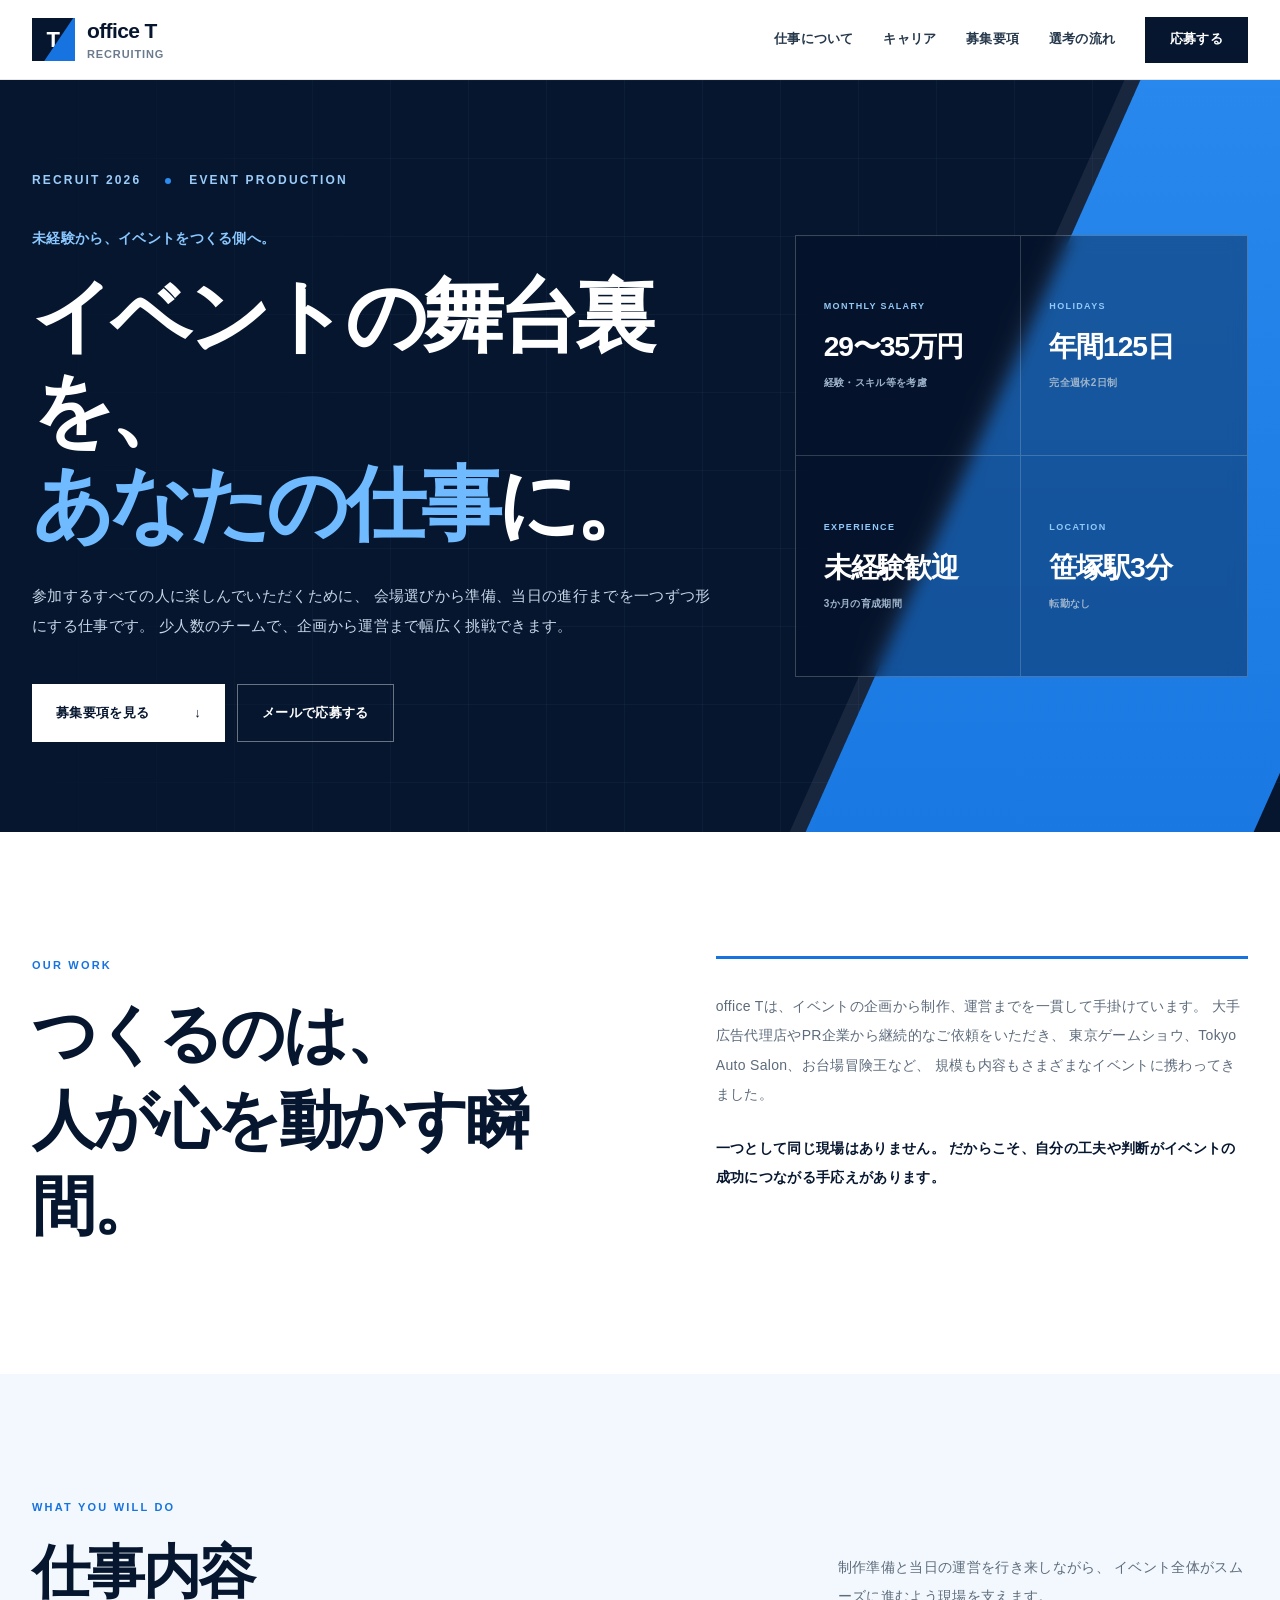
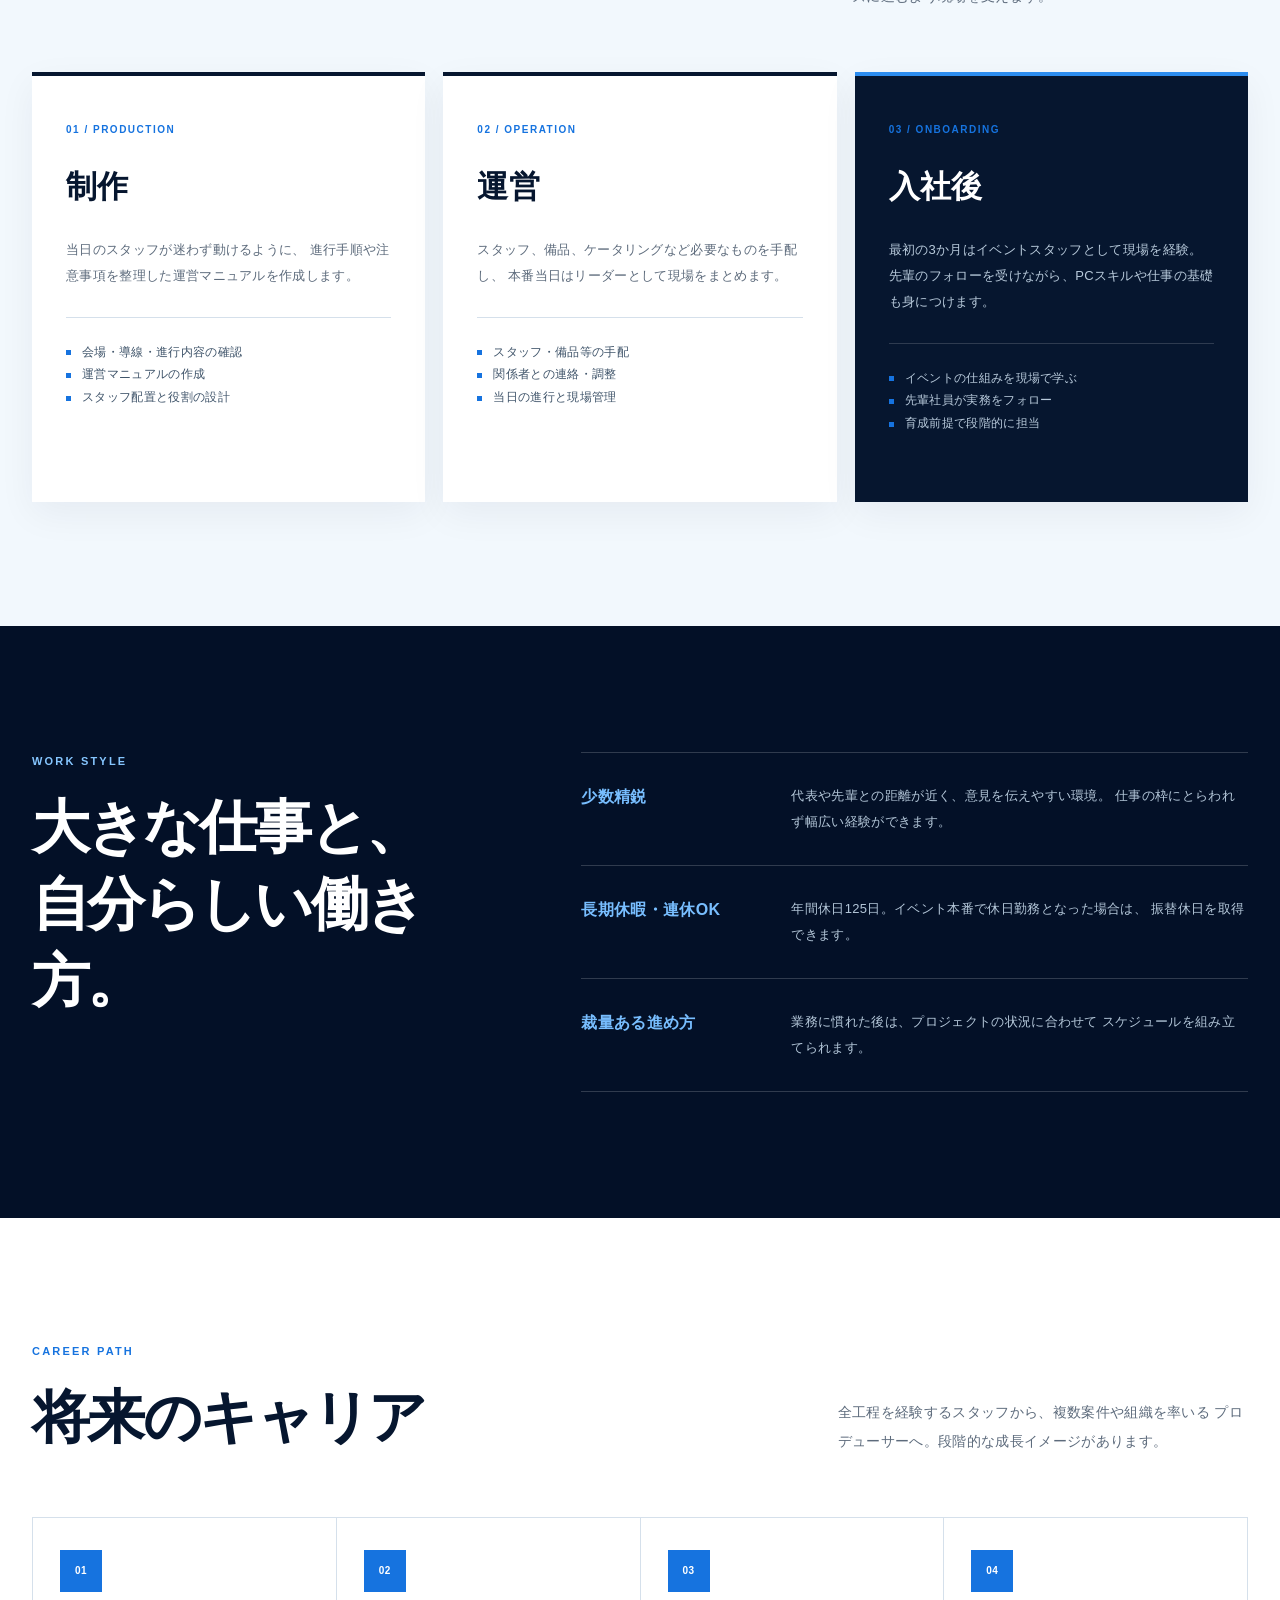
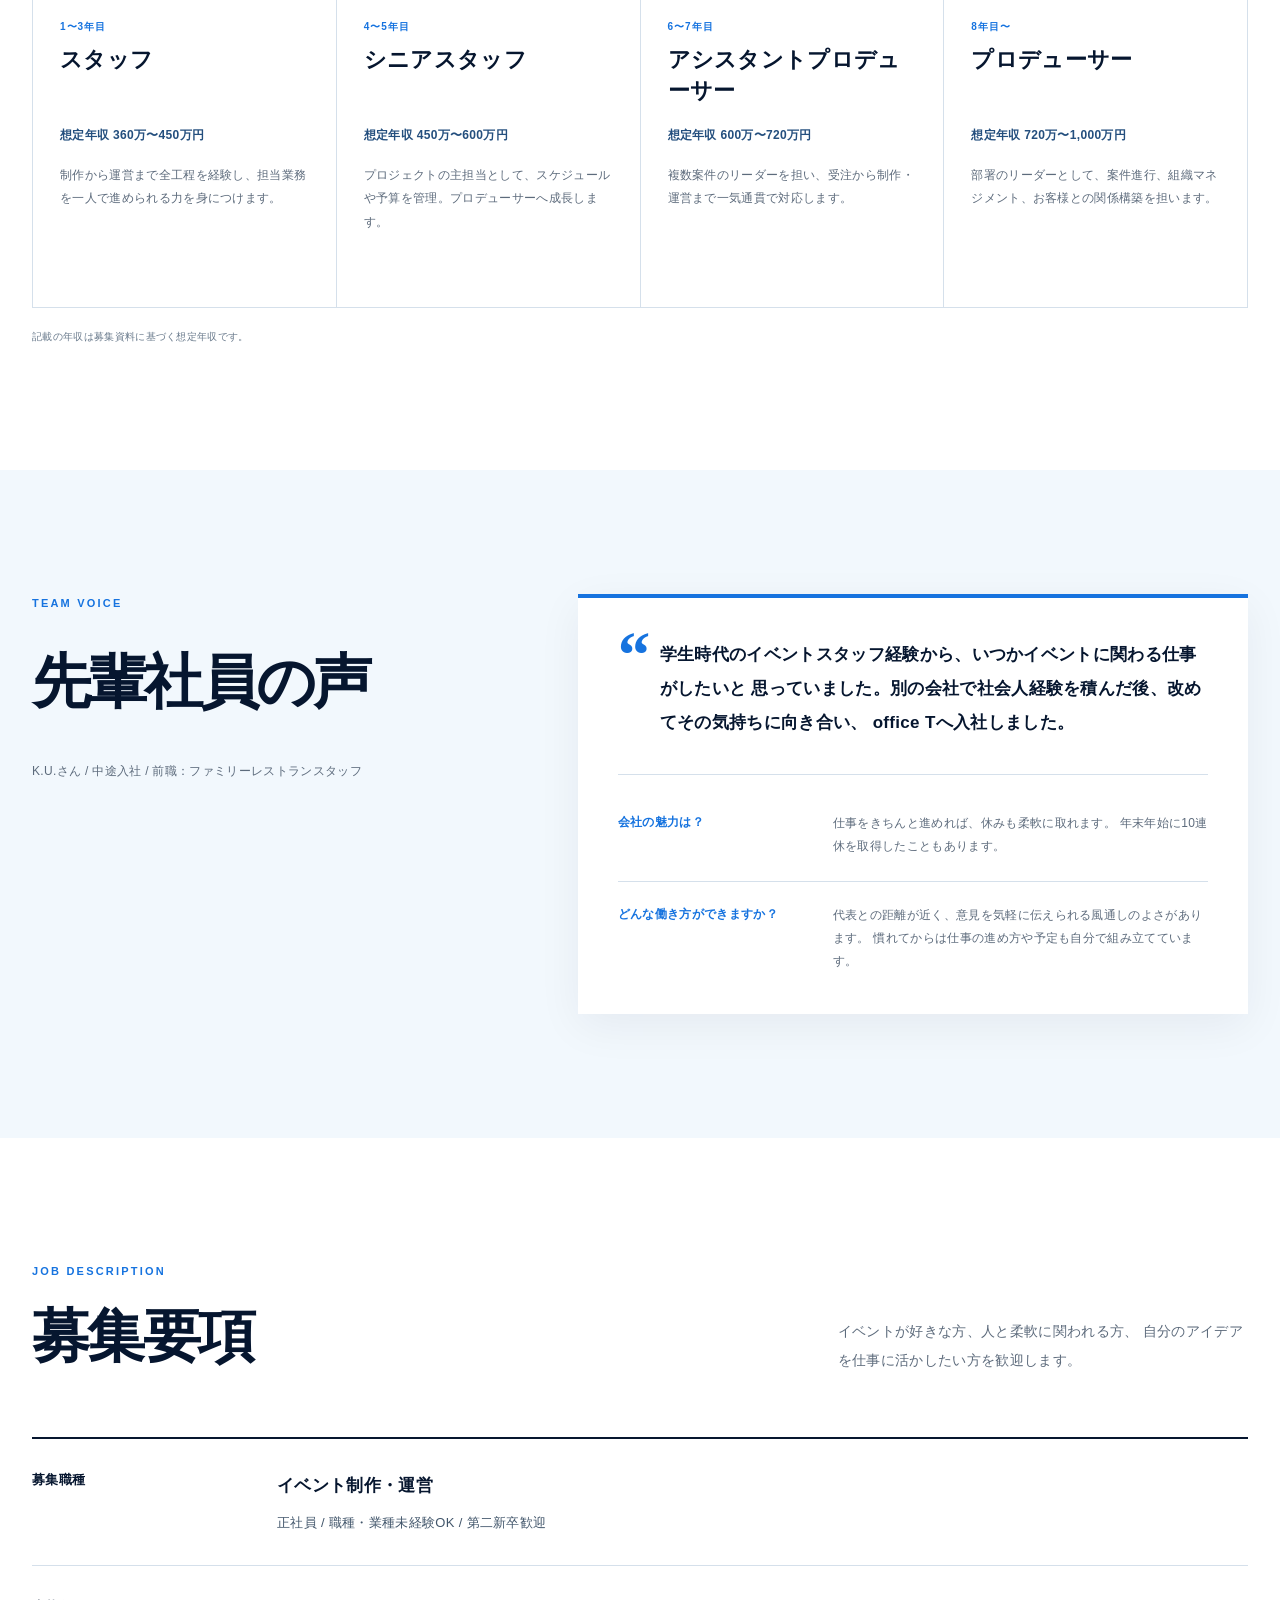
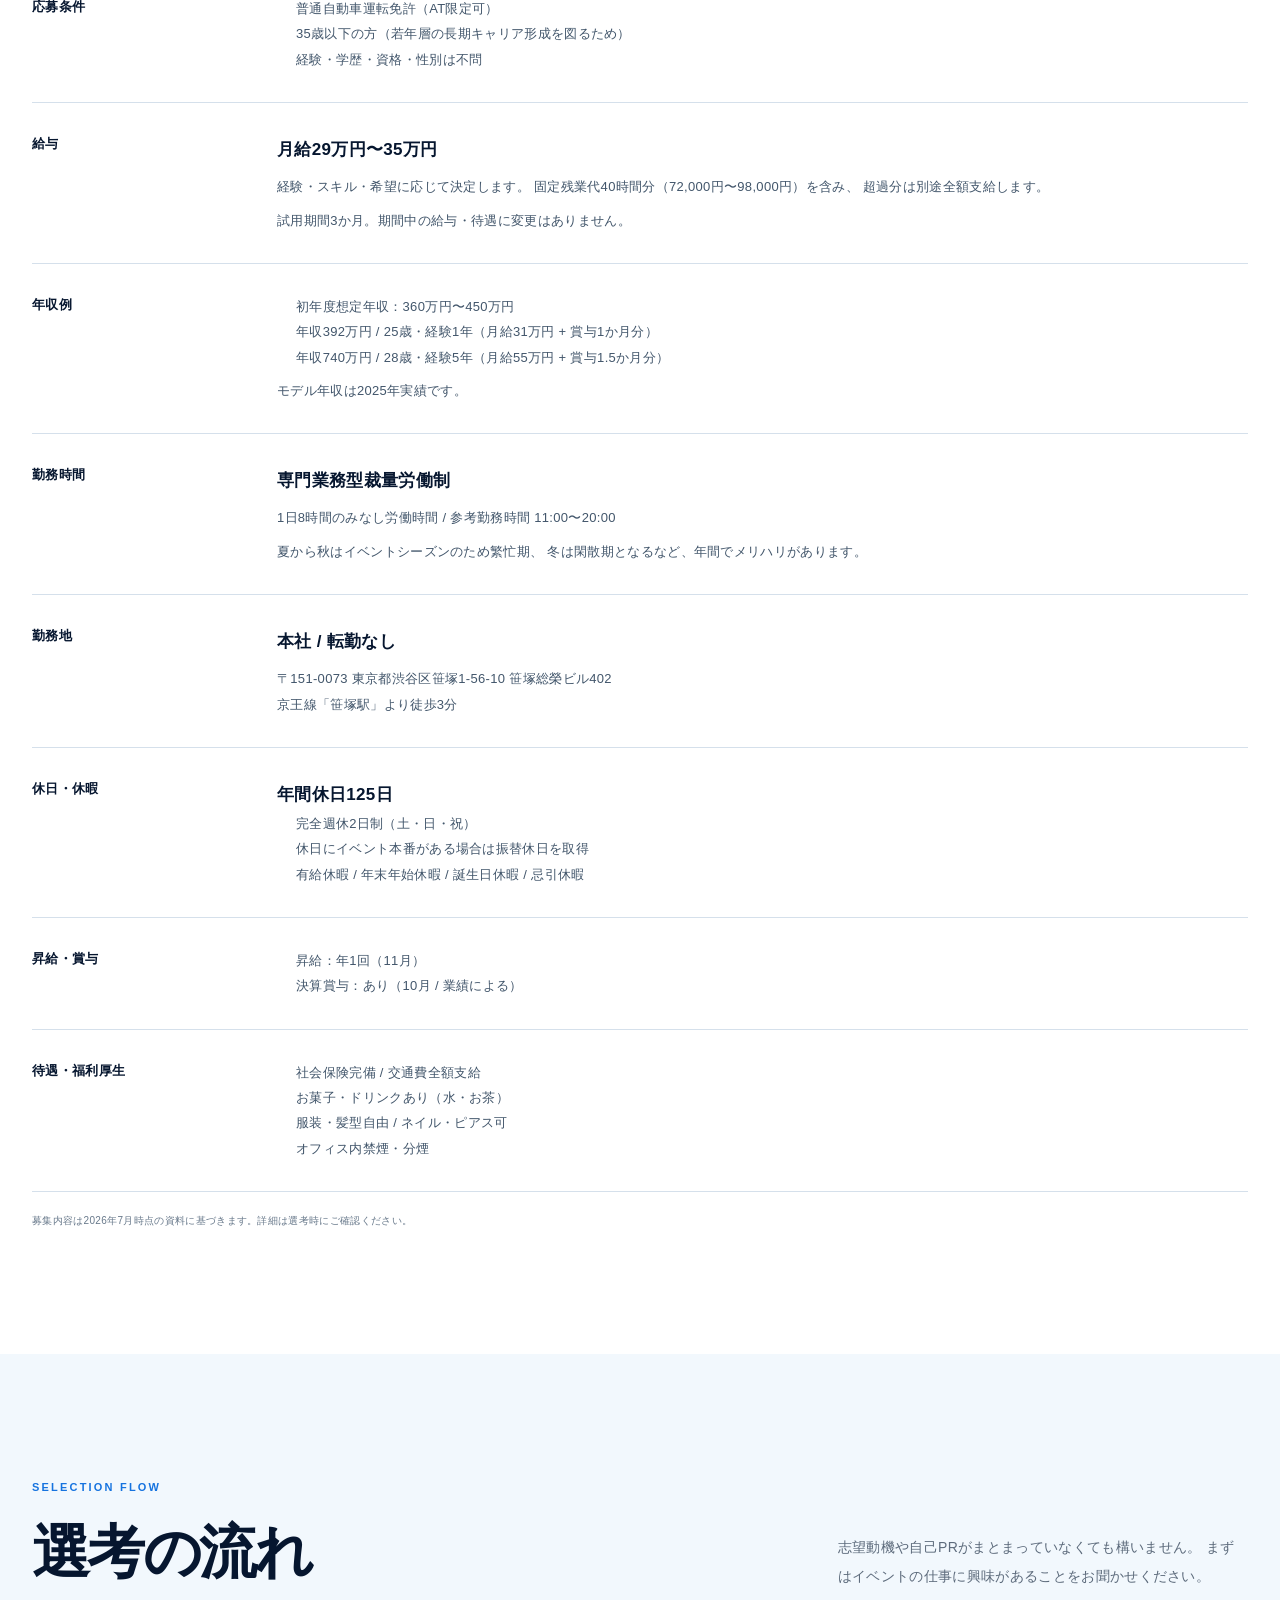
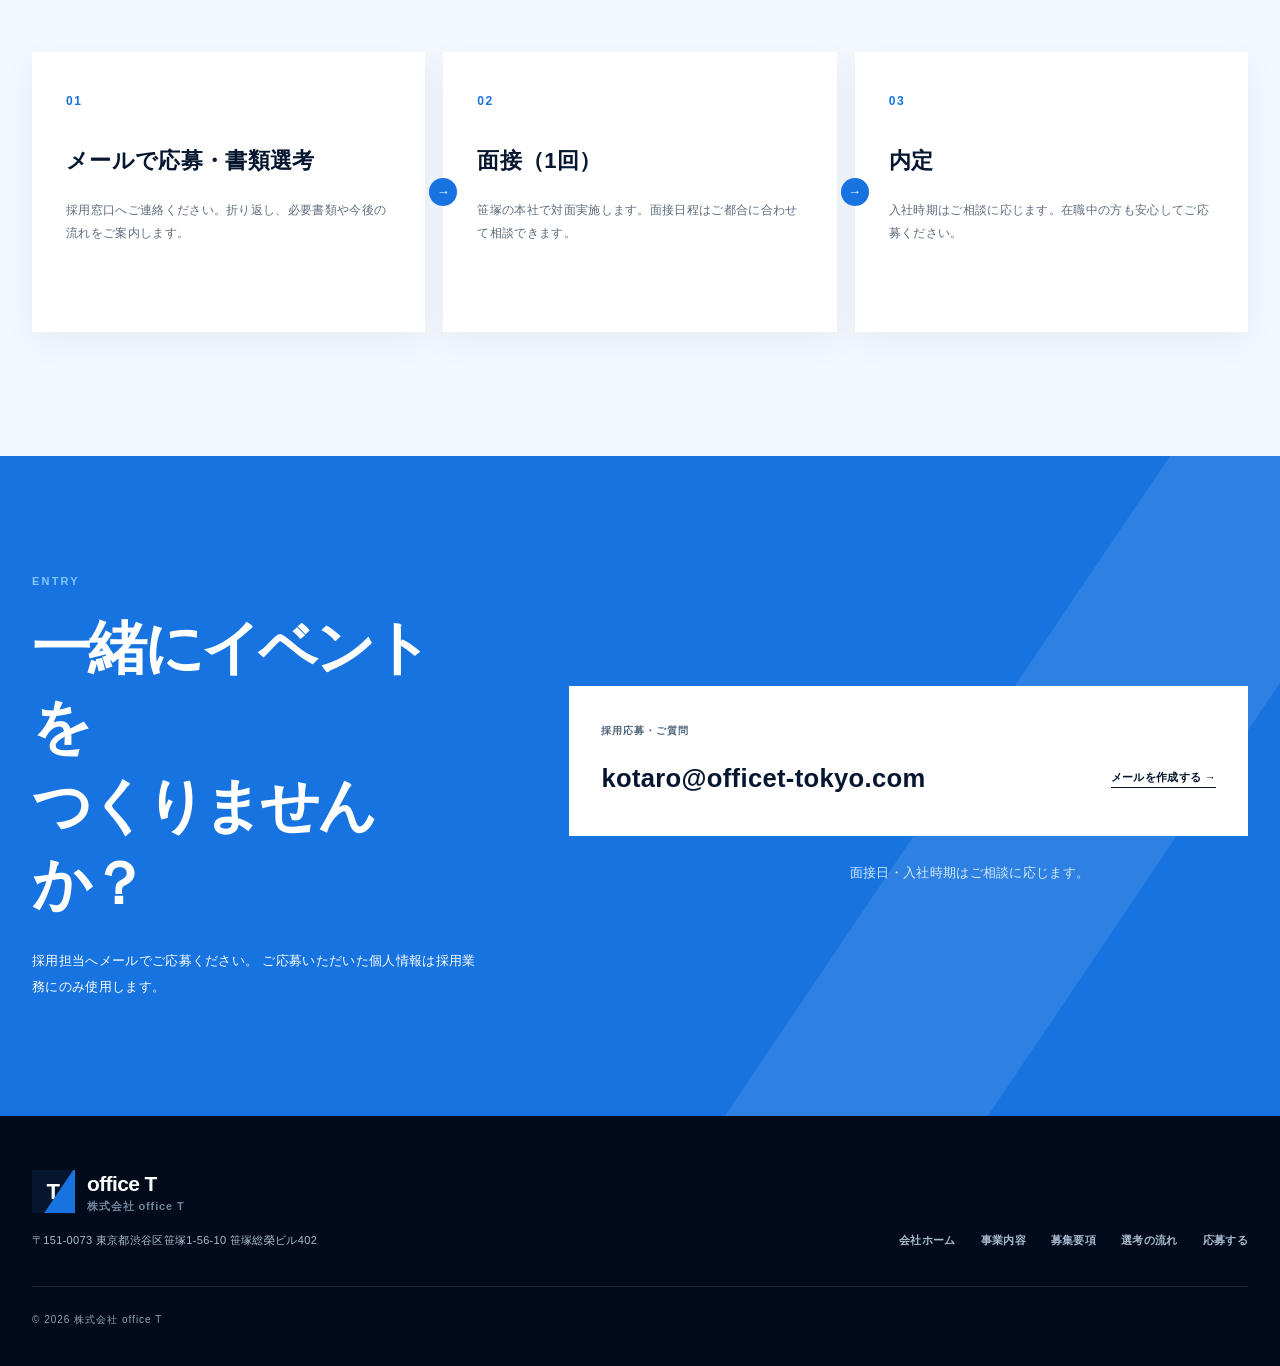
==== recruit/index.html @ 26b09a5e "Publish office T website" ====
<!DOCTYPE html><html lang="ja"><head><meta charSet="utf-8"/><meta name="viewport" content="width=device-width, initial-scale=1"/><link rel="stylesheet" href="/assets/index-Bt9bMCzr.css" data-rsc-css-href="/assets/index-Bt9bMCzr.css" data-precedence="vite-rsc/importer-resources"/><title>採用情報｜株式会社 office T</title><meta name="description" content="株式会社 office Tの採用情報。未経験からイベント制作・運営に挑戦できる正社員募集です。仕事内容、給与、休日、福利厚生、選考の流れをご案内します。"/><meta name="robots" content="index, follow"/><meta property="og:title" content="イベントの舞台裏を、あなたの仕事に。｜株式会社 office T 採用情報"/><meta property="og:description" content="未経験歓迎。企画から当日の運営まで、有名イベントをつくる仕事に挑戦しませんか。"/><meta property="og:site_name" content="株式会社 office T"/><meta property="og:type" content="website"/><meta property="og:locale" content="ja_JP"/><meta property="og:image" content="https://officettokyo.com/recruit-og.png"/><meta property="og:image:width" content="1731"/><meta property="og:image:height" content="909"/><meta property="og:image:alt" content="office T RECRUIT イベントの舞台裏を、あなたの仕事に。"/><meta name="twitter:card" content="summary_large_image"/><meta name="twitter:title" content="イベントの舞台裏を、あなたの仕事に。｜株式会社 office T 採用情報"/><meta name="twitter:description" content="未経験歓迎。企画から当日の運営まで、有名イベントをつくる仕事に挑戦しませんか。"/><meta name="twitter:image" content="https://officettokyo.com/recruit-og.png"/>
<link rel="canonical" href="https://officettokyo.com/recruit/"><meta property="og:url" content="https://officettokyo.com/recruit/"></head><body><a class="skip-link" href="#main">本文へ移動</a><header class="site-header"><div class="shell header-inner"><a href="/" class="brand" aria-label="株式会社 office T ホームへ"><span class="brand-mark" aria-hidden="true">T</span><span class="brand-name"><strong>office T</strong><small>RECRUITING</small></span></a><nav class="desktop-nav" aria-label="採用ページナビゲーション"><a href="#work">仕事について</a><a href="#career">キャリア</a><a href="#conditions">募集要項</a><a href="#process">選考の流れ</a><a class="nav-contact" href="mailto:kotaro@officet-tokyo.com?subject=%E6%8E%A1%E7%94%A8%E5%BF%9C%E5%8B%9F%EF%BC%88%E3%82%A4%E3%83%99%E3%83%B3%E3%83%88%E5%88%B6%E4%BD%9C%E3%83%BB%E9%81%8B%E5%96%B6%EF%BC%89&amp;body=%E6%A0%AA%E5%BC%8F%E4%BC%9A%E7%A4%BE%20office%20T%20%E6%8E%A1%E7%94%A8%E3%81%94%E6%8B%85%E5%BD%93%E8%80%85%E6%A7%98%0A%0A%E3%82%A4%E3%83%99%E3%83%B3%E3%83%88%E5%88%B6%E4%BD%9C%E3%83%BB%E9%81%8B%E5%96%B6%E8%81%B7%E3%81%B8%E3%81%AE%E5%BF%9C%E5%8B%9F%E3%82%92%E5%B8%8C%E6%9C%9B%E3%81%97%E3%81%BE%E3%81%99%E3%80%82%0A%0A%E3%81%8A%E5%90%8D%E5%89%8D%EF%BC%9A%0A%E9%9B%BB%E8%A9%B1%E7%95%AA%E5%8F%B7%EF%BC%9A%0A%E7%8F%BE%E5%9C%A8%E3%81%AE%E3%81%94%E8%81%B7%E6%A5%AD%EF%BC%9A%0A%E9%9D%A2%E6%8E%A5%E5%B8%8C%E6%9C%9B%E6%99%82%E6%9C%9F%EF%BC%9A%0A%0A%E3%82%88%E3%82%8D%E3%81%97%E3%81%8F%E3%81%8A%E9%A1%98%E3%81%84%E3%81%84%E3%81%9F%E3%81%97%E3%81%BE%E3%81%99%E3%80%82">応募する</a></nav><details class="mobile-menu"><summary aria-label="メニューを開く"><span aria-hidden="true"></span></summary><nav aria-label="採用ページ モバイルナビゲーション"><a href="/">会社ホーム</a><a href="#work">仕事について</a><a href="#career">キャリア</a><a href="#conditions">募集要項</a><a href="#process">選考の流れ</a><a href="mailto:kotaro@officet-tokyo.com?subject=%E6%8E%A1%E7%94%A8%E5%BF%9C%E5%8B%9F%EF%BC%88%E3%82%A4%E3%83%99%E3%83%B3%E3%83%88%E5%88%B6%E4%BD%9C%E3%83%BB%E9%81%8B%E5%96%B6%EF%BC%89&amp;body=%E6%A0%AA%E5%BC%8F%E4%BC%9A%E7%A4%BE%20office%20T%20%E6%8E%A1%E7%94%A8%E3%81%94%E6%8B%85%E5%BD%93%E8%80%85%E6%A7%98%0A%0A%E3%82%A4%E3%83%99%E3%83%B3%E3%83%88%E5%88%B6%E4%BD%9C%E3%83%BB%E9%81%8B%E5%96%B6%E8%81%B7%E3%81%B8%E3%81%AE%E5%BF%9C%E5%8B%9F%E3%82%92%E5%B8%8C%E6%9C%9B%E3%81%97%E3%81%BE%E3%81%99%E3%80%82%0A%0A%E3%81%8A%E5%90%8D%E5%89%8D%EF%BC%9A%0A%E9%9B%BB%E8%A9%B1%E7%95%AA%E5%8F%B7%EF%BC%9A%0A%E7%8F%BE%E5%9C%A8%E3%81%AE%E3%81%94%E8%81%B7%E6%A5%AD%EF%BC%9A%0A%E9%9D%A2%E6%8E%A5%E5%B8%8C%E6%9C%9B%E6%99%82%E6%9C%9F%EF%BC%9A%0A%0A%E3%82%88%E3%82%8D%E3%81%97%E3%81%8F%E3%81%8A%E9%A1%98%E3%81%84%E3%81%84%E3%81%9F%E3%81%97%E3%81%BE%E3%81%99%E3%80%82">応募する</a></nav></details></div></header><main id="main"><section class="recruit-hero" aria-labelledby="recruit-title"><div class="recruit-hero-grid" aria-hidden="true"></div><div class="recruit-hero-beam" aria-hidden="true"></div><div class="shell recruit-hero-inner"><div class="recruit-hero-copy"><div class="hero-meta"><span>RECRUIT 2026</span><span>EVENT PRODUCTION</span></div><p class="recruit-opening">未経験から、イベントをつくる側へ。</p><h1 id="recruit-title">イベントの舞台裏を、<br/><em>あなたの仕事</em>に。</h1><p>参加するすべての人に楽しんでいただくために、 会場選びから準備、当日の進行までを一つずつ形にする仕事です。 少人数のチームで、企画から運営まで幅広く挑戦できます。</p><div class="hero-actions"><a class="button button-primary" href="#conditions">募集要項を見る <span aria-hidden="true">↓</span></a><a class="button button-secondary" href="mailto:kotaro@officet-tokyo.com?subject=%E6%8E%A1%E7%94%A8%E5%BF%9C%E5%8B%9F%EF%BC%88%E3%82%A4%E3%83%99%E3%83%B3%E3%83%88%E5%88%B6%E4%BD%9C%E3%83%BB%E9%81%8B%E5%96%B6%EF%BC%89&amp;body=%E6%A0%AA%E5%BC%8F%E4%BC%9A%E7%A4%BE%20office%20T%20%E6%8E%A1%E7%94%A8%E3%81%94%E6%8B%85%E5%BD%93%E8%80%85%E6%A7%98%0A%0A%E3%82%A4%E3%83%99%E3%83%B3%E3%83%88%E5%88%B6%E4%BD%9C%E3%83%BB%E9%81%8B%E5%96%B6%E8%81%B7%E3%81%B8%E3%81%AE%E5%BF%9C%E5%8B%9F%E3%82%92%E5%B8%8C%E6%9C%9B%E3%81%97%E3%81%BE%E3%81%99%E3%80%82%0A%0A%E3%81%8A%E5%90%8D%E5%89%8D%EF%BC%9A%0A%E9%9B%BB%E8%A9%B1%E7%95%AA%E5%8F%B7%EF%BC%9A%0A%E7%8F%BE%E5%9C%A8%E3%81%AE%E3%81%94%E8%81%B7%E6%A5%AD%EF%BC%9A%0A%E9%9D%A2%E6%8E%A5%E5%B8%8C%E6%9C%9B%E6%99%82%E6%9C%9F%EF%BC%9A%0A%0A%E3%82%88%E3%82%8D%E3%81%97%E3%81%8F%E3%81%8A%E9%A1%98%E3%81%84%E3%81%84%E3%81%9F%E3%81%97%E3%81%BE%E3%81%99%E3%80%82">メールで応募する</a></div></div><aside class="recruit-hero-facts" aria-label="募集のポイント"><div><small>MONTHLY SALARY</small><strong>29〜35万円</strong><span>経験・スキル等を考慮</span></div><div><small>HOLIDAYS</small><strong>年間125日</strong><span>完全週休2日制</span></div><div><small>EXPERIENCE</small><strong>未経験歓迎</strong><span>3か月の育成期間</span></div><div><small>LOCATION</small><strong>笹塚駅3分</strong><span>転勤なし</span></div></aside></div></section><section class="section recruit-message" aria-labelledby="recruit-message-title"><div class="shell recruit-message-grid"><div><span class="section-kicker">OUR WORK</span><h2 id="recruit-message-title">つくるのは、<br/>人が心を動かす瞬間。</h2></div><div class="recruit-message-copy"><p>office Tは、イベントの企画から制作、運営までを一貫して手掛けています。 大手広告代理店やPR企業から継続的なご依頼をいただき、 東京ゲームショウ、Tokyo Auto Salon、お台場冒険王など、 規模も内容もさまざまなイベントに携わってきました。</p><p>一つとして同じ現場はありません。 だからこそ、自分の工夫や判断がイベントの成功につながる手応えがあります。</p></div></div></section><section class="section recruit-work-section" id="work" aria-labelledby="work-title"><div class="shell"><div class="section-heading"><div><span class="section-kicker">WHAT YOU WILL DO</span><h2 id="work-title">仕事内容</h2></div><p>制作準備と当日の運営を行き来しながら、 イベント全体がスムーズに進むよう現場を支えます。</p></div><div class="recruit-work-grid"><article><span>01 / PRODUCTION</span><h3>制作</h3><p>当日のスタッフが迷わず動けるように、 進行手順や注意事項を整理した運営マニュアルを作成します。</p><ul><li>会場・導線・進行内容の確認</li><li>運営マニュアルの作成</li><li>スタッフ配置と役割の設計</li></ul></article><article><span>02 / OPERATION</span><h3>運営</h3><p>スタッフ、備品、ケータリングなど必要なものを手配し、 本番当日はリーダーとして現場をまとめます。</p><ul><li>スタッフ・備品等の手配</li><li>関係者との連絡・調整</li><li>当日の進行と現場管理</li></ul></article><article class="recruit-training-card"><span>03 / ONBOARDING</span><h3>入社後</h3><p>最初の3か月はイベントスタッフとして現場を経験。 先輩のフォローを受けながら、PCスキルや仕事の基礎も身につけます。</p><ul><li>イベントの仕組みを現場で学ぶ</li><li>先輩社員が実務をフォロー</li><li>育成前提で段階的に担当</li></ul></article></div></div></section><section class="recruit-balance-section" aria-labelledby="balance-title"><div class="shell recruit-balance-grid"><div class="recruit-balance-title"><span class="section-kicker light">WORK STYLE</span><h2 id="balance-title">大きな仕事と、<br/>自分らしい働き方。</h2></div><div class="recruit-balance-points"><article><strong>少数精鋭</strong><p>代表や先輩との距離が近く、意見を伝えやすい環境。 仕事の枠にとらわれず幅広い経験ができます。</p></article><article><strong>長期休暇・連休OK</strong><p>年間休日125日。イベント本番で休日勤務となった場合は、 振替休日を取得できます。</p></article><article><strong>裁量ある進め方</strong><p>業務に慣れた後は、プロジェクトの状況に合わせて スケジュールを組み立てられます。</p></article></div></div></section><section class="section recruit-career-section" id="career" aria-labelledby="career-title"><div class="shell"><div class="section-heading"><div><span class="section-kicker">CAREER PATH</span><h2 id="career-title">将来のキャリア</h2></div><p>全工程を経験するスタッフから、複数案件や組織を率いる プロデューサーへ。段階的な成長イメージがあります。</p></div><ol class="career-timeline"><li><span>01</span><div><small>1〜3年目</small><h3>スタッフ</h3><strong>想定年収 360万〜450万円</strong><p>制作から運営まで全工程を経験し、担当業務を一人で進められる力を身につけます。</p></div></li><li><span>02</span><div><small>4〜5年目</small><h3>シニアスタッフ</h3><strong>想定年収 450万〜600万円</strong><p>プロジェクトの主担当として、スケジュールや予算を管理。プロデューサーへ成長します。</p></div></li><li><span>03</span><div><small>6〜7年目</small><h3>アシスタントプロデューサー</h3><strong>想定年収 600万〜720万円</strong><p>複数案件のリーダーを担い、受注から制作・運営まで一気通貫で対応します。</p></div></li><li><span>04</span><div><small>8年目〜</small><h3>プロデューサー</h3><strong>想定年収 720万〜1,000万円</strong><p>部署のリーダーとして、案件進行、組織マネジメント、お客様との関係構築を担います。</p></div></li></ol><p class="recruit-data-note">記載の年収は募集資料に基づく想定年収です。</p></div></section><section class="section recruit-voice-section" aria-labelledby="voice-title"><div class="shell recruit-voice-grid"><div class="recruit-voice-heading"><span class="section-kicker">TEAM VOICE</span><h2 id="voice-title">先輩社員の声</h2><p>K.U.さん / 中途入社 / 前職：ファミリーレストランスタッフ</p></div><div class="recruit-voice-content"><blockquote>学生時代のイベントスタッフ経験から、いつかイベントに関わる仕事がしたいと 思っていました。別の会社で社会人経験を積んだ後、改めてその気持ちに向き合い、 office Tへ入社しました。</blockquote><dl><div><dt>会社の魅力は？</dt><dd>仕事をきちんと進めれば、休みも柔軟に取れます。 年末年始に10連休を取得したこともあります。</dd></div><div><dt>どんな働き方ができますか？</dt><dd>代表との距離が近く、意見を気軽に伝えられる風通しのよさがあります。 慣れてからは仕事の進め方や予定も自分で組み立てています。</dd></div></dl></div></div></section><section class="section recruit-conditions-section" id="conditions" aria-labelledby="conditions-title"><div class="shell"><div class="section-heading"><div><span class="section-kicker">JOB DESCRIPTION</span><h2 id="conditions-title">募集要項</h2></div><p>イベントが好きな方、人と柔軟に関われる方、 自分のアイデアを仕事に活かしたい方を歓迎します。</p></div><dl class="recruit-conditions-table"><div><dt>募集職種</dt><dd><strong>イベント制作・運営</strong><p>正社員 / 職種・業種未経験OK / 第二新卒歓迎</p></dd></div><div><dt>応募条件</dt><dd><ul><li>普通自動車運転免許（AT限定可）</li><li>35歳以下の方（若年層の長期キャリア形成を図るため）</li><li>経験・学歴・資格・性別は不問</li></ul></dd></div><div><dt>給与</dt><dd><strong>月給29万円〜35万円</strong><p>経験・スキル・希望に応じて決定します。 固定残業代40時間分（72,000円〜98,000円）を含み、 超過分は別途全額支給します。</p><p>試用期間3か月。期間中の給与・待遇に変更はありません。</p></dd></div><div><dt>年収例</dt><dd><ul><li>初年度想定年収：360万円〜450万円</li><li>年収392万円 / 25歳・経験1年（月給31万円 + 賞与1か月分）</li><li>年収740万円 / 28歳・経験5年（月給55万円 + 賞与1.5か月分）</li></ul><p>モデル年収は2025年実績です。</p></dd></div><div><dt>勤務時間</dt><dd><strong>専門業務型裁量労働制</strong><p>1日8時間のみなし労働時間 / 参考勤務時間 11:00〜20:00</p><p>夏から秋はイベントシーズンのため繁忙期、 冬は閑散期となるなど、年間でメリハリがあります。</p></dd></div><div><dt>勤務地</dt><dd><strong>本社 / 転勤なし</strong><p>〒151-0073 東京都渋谷区笹塚1-56-10 笹塚総榮ビル402<br/>京王線「笹塚駅」より徒歩3分</p></dd></div><div><dt>休日・休暇</dt><dd><strong>年間休日125日</strong><ul><li>完全週休2日制（土・日・祝）</li><li>休日にイベント本番がある場合は振替休日を取得</li><li>有給休暇 / 年末年始休暇 / 誕生日休暇 / 忌引休暇</li></ul></dd></div><div><dt>昇給・賞与</dt><dd><ul><li>昇給：年1回（11月）</li><li>決算賞与：あり（10月 / 業績による）</li></ul></dd></div><div><dt>待遇・福利厚生</dt><dd><ul><li>社会保険完備 / 交通費全額支給</li><li>お菓子・ドリンクあり（水・お茶）</li><li>服装・髪型自由 / ネイル・ピアス可</li><li>オフィス内禁煙・分煙</li></ul></dd></div></dl><p class="recruit-data-note">募集内容は2026年7月時点の資料に基づきます。詳細は選考時にご確認ください。</p></div></section><section class="section recruit-process-section" id="process" aria-labelledby="process-title"><div class="shell"><div class="section-heading"><div><span class="section-kicker">SELECTION FLOW</span><h2 id="process-title">選考の流れ</h2></div><p>志望動機や自己PRがまとまっていなくても構いません。 まずはイベントの仕事に興味があることをお聞かせください。</p></div><ol class="recruit-process-list"><li><span>01</span><h3>メールで応募・書類選考</h3><p>採用窓口へご連絡ください。折り返し、必要書類や今後の流れをご案内します。</p></li><li><span>02</span><h3>面接（1回）</h3><p>笹塚の本社で対面実施します。面接日程はご都合に合わせて相談できます。</p></li><li><span>03</span><h3>内定</h3><p>入社時期はご相談に応じます。在職中の方も安心してご応募ください。</p></li></ol></div></section><section class="recruit-apply-section" aria-labelledby="apply-title"><div class="shell recruit-apply-inner"><div><span class="section-kicker light">ENTRY</span><h2 id="apply-title">一緒にイベントを<br/>つくりませんか？</h2><p>採用担当へメールでご応募ください。 ご応募いただいた個人情報は採用業務にのみ使用します。</p></div><div class="recruit-apply-action"><a href="mailto:kotaro@officet-tokyo.com?subject=%E6%8E%A1%E7%94%A8%E5%BF%9C%E5%8B%9F%EF%BC%88%E3%82%A4%E3%83%99%E3%83%B3%E3%83%88%E5%88%B6%E4%BD%9C%E3%83%BB%E9%81%8B%E5%96%B6%EF%BC%89&amp;body=%E6%A0%AA%E5%BC%8F%E4%BC%9A%E7%A4%BE%20office%20T%20%E6%8E%A1%E7%94%A8%E3%81%94%E6%8B%85%E5%BD%93%E8%80%85%E6%A7%98%0A%0A%E3%82%A4%E3%83%99%E3%83%B3%E3%83%88%E5%88%B6%E4%BD%9C%E3%83%BB%E9%81%8B%E5%96%B6%E8%81%B7%E3%81%B8%E3%81%AE%E5%BF%9C%E5%8B%9F%E3%82%92%E5%B8%8C%E6%9C%9B%E3%81%97%E3%81%BE%E3%81%99%E3%80%82%0A%0A%E3%81%8A%E5%90%8D%E5%89%8D%EF%BC%9A%0A%E9%9B%BB%E8%A9%B1%E7%95%AA%E5%8F%B7%EF%BC%9A%0A%E7%8F%BE%E5%9C%A8%E3%81%AE%E3%81%94%E8%81%B7%E6%A5%AD%EF%BC%9A%0A%E9%9D%A2%E6%8E%A5%E5%B8%8C%E6%9C%9B%E6%99%82%E6%9C%9F%EF%BC%9A%0A%0A%E3%82%88%E3%82%8D%E3%81%97%E3%81%8F%E3%81%8A%E9%A1%98%E3%81%84%E3%81%84%E3%81%9F%E3%81%97%E3%81%BE%E3%81%99%E3%80%82"><small>採用応募・ご質問</small><strong>kotaro@officet-tokyo.com</strong><span>メールを作成する →</span></a><p>面接日・入社時期はご相談に応じます。</p></div></div></section></main><footer class="site-footer"><div class="shell footer-inner"><div><a href="/" class="brand footer-brand" aria-label="株式会社 office T ホームへ"><span class="brand-mark" aria-hidden="true">T</span><span class="brand-name"><strong>office T</strong><small>株式会社 office T</small></span></a><address>〒151-0073 東京都渋谷区笹塚1-56-10 笹塚総榮ビル402</address></div><div class="footer-links"><a href="/">会社ホーム</a><a href="/#business">事業内容</a><a href="#conditions">募集要項</a><a href="#process">選考の流れ</a><a href="mailto:kotaro@officet-tokyo.com?subject=%E6%8E%A1%E7%94%A8%E5%BF%9C%E5%8B%9F%EF%BC%88%E3%82%A4%E3%83%99%E3%83%B3%E3%83%88%E5%88%B6%E4%BD%9C%E3%83%BB%E9%81%8B%E5%96%B6%EF%BC%89&amp;body=%E6%A0%AA%E5%BC%8F%E4%BC%9A%E7%A4%BE%20office%20T%20%E6%8E%A1%E7%94%A8%E3%81%94%E6%8B%85%E5%BD%93%E8%80%85%E6%A7%98%0A%0A%E3%82%A4%E3%83%99%E3%83%B3%E3%83%88%E5%88%B6%E4%BD%9C%E3%83%BB%E9%81%8B%E5%96%B6%E8%81%B7%E3%81%B8%E3%81%AE%E5%BF%9C%E5%8B%9F%E3%82%92%E5%B8%8C%E6%9C%9B%E3%81%97%E3%81%BE%E3%81%99%E3%80%82%0A%0A%E3%81%8A%E5%90%8D%E5%89%8D%EF%BC%9A%0A%E9%9B%BB%E8%A9%B1%E7%95%AA%E5%8F%B7%EF%BC%9A%0A%E7%8F%BE%E5%9C%A8%E3%81%AE%E3%81%94%E8%81%B7%E6%A5%AD%EF%BC%9A%0A%E9%9D%A2%E6%8E%A5%E5%B8%8C%E6%9C%9B%E6%99%82%E6%9C%9F%EF%BC%9A%0A%0A%E3%82%88%E3%82%8D%E3%81%97%E3%81%8F%E3%81%8A%E9%A1%98%E3%81%84%E3%81%84%E3%81%9F%E3%81%97%E3%81%BE%E3%81%99%E3%80%82">応募する</a></div><small class="copyright">© 2026 株式会社 office T</small></div></footer><a class="recruit-mobile-entry" href="mailto:kotaro@officet-tokyo.com?subject=%E6%8E%A1%E7%94%A8%E5%BF%9C%E5%8B%9F%EF%BC%88%E3%82%A4%E3%83%99%E3%83%B3%E3%83%88%E5%88%B6%E4%BD%9C%E3%83%BB%E9%81%8B%E5%96%B6%EF%BC%89&amp;body=%E6%A0%AA%E5%BC%8F%E4%BC%9A%E7%A4%BE%20office%20T%20%E6%8E%A1%E7%94%A8%E3%81%94%E6%8B%85%E5%BD%93%E8%80%85%E6%A7%98%0A%0A%E3%82%A4%E3%83%99%E3%83%B3%E3%83%88%E5%88%B6%E4%BD%9C%E3%83%BB%E9%81%8B%E5%96%B6%E8%81%B7%E3%81%B8%E3%81%AE%E5%BF%9C%E5%8B%9F%E3%82%92%E5%B8%8C%E6%9C%9B%E3%81%97%E3%81%BE%E3%81%99%E3%80%82%0A%0A%E3%81%8A%E5%90%8D%E5%89%8D%EF%BC%9A%0A%E9%9B%BB%E8%A9%B1%E7%95%AA%E5%8F%B7%EF%BC%9A%0A%E7%8F%BE%E5%9C%A8%E3%81%AE%E3%81%94%E8%81%B7%E6%A5%AD%EF%BC%9A%0A%E9%9D%A2%E6%8E%A5%E5%B8%8C%E6%9C%9B%E6%99%82%E6%9C%9F%EF%BC%9A%0A%0A%E3%82%88%E3%82%8D%E3%81%97%E3%81%8F%E3%81%8A%E9%A1%98%E3%81%84%E3%81%84%E3%81%9F%E3%81%97%E3%81%BE%E3%81%99%E3%80%82"><small>イベント制作・運営</small><strong>メールで応募する</strong></a></body></html>
---- assets/index-Bt9bMCzr.css ----
/*! tailwindcss v4.2.1 | MIT License | https://tailwindcss.com */
@layer theme{:root,:host{--font-sans:ui-sans-serif, system-ui, sans-serif, "Apple Color Emoji", "Segoe UI Emoji", "Segoe UI Symbol", "Noto Color Emoji";--font-mono:ui-monospace, SFMono-Regular, Menlo, Monaco, Consolas, "Liberation Mono", "Courier New", monospace;--spacing:.25rem;--default-font-family:var(--font-sans);--default-mono-font-family:var(--font-mono)}}@layer base{*,:after,:before,::backdrop{box-sizing:border-box;border:0 solid;margin:0;padding:0}::file-selector-button{box-sizing:border-box;border:0 solid;margin:0;padding:0}html,:host{-webkit-text-size-adjust:100%;tab-size:4;line-height:1.5;font-family:var(--default-font-family,ui-sans-serif, system-ui, sans-serif, "Apple Color Emoji", "Segoe UI Emoji", "Segoe UI Symbol", "Noto Color Emoji");font-feature-settings:var(--default-font-feature-settings,normal);font-variation-settings:var(--default-font-variation-settings,normal);-webkit-tap-highlight-color:transparent}hr{height:0;color:inherit;border-top-width:1px}abbr:where([title]){-webkit-text-decoration:underline dotted;text-decoration:underline dotted}h1,h2,h3,h4,h5,h6{font-size:inherit;font-weight:inherit}a{color:inherit;-webkit-text-decoration:inherit;-webkit-text-decoration:inherit;-webkit-text-decoration:inherit;-webkit-text-decoration:inherit;text-decoration:inherit}b,strong{font-weight:bolder}code,kbd,samp,pre{font-family:var(--default-mono-font-family,ui-monospace, SFMono-Regular, Menlo, Monaco, Consolas, "Liberation Mono", "Courier New", monospace);font-feature-settings:var(--default-mono-font-feature-settings,normal);font-variation-settings:var(--default-mono-font-variation-settings,normal);font-size:1em}small{font-size:80%}sub,sup{vertical-align:baseline;font-size:75%;line-height:0;position:relative}sub{bottom:-.25em}sup{top:-.5em}table{text-indent:0;border-color:inherit;border-collapse:collapse}:-moz-focusring{outline:auto}progress{vertical-align:baseline}summary{display:list-item}ol,ul,menu{list-style:none}img,svg,video,canvas,audio,iframe,embed,object{vertical-align:middle;display:block}img,video{max-width:100%;height:auto}button,input,select,optgroup,textarea{font:inherit;font-feature-settings:inherit;font-variation-settings:inherit;letter-spacing:inherit;color:inherit;opacity:1;background-color:#0000;border-radius:0}::file-selector-button{font:inherit;font-feature-settings:inherit;font-variation-settings:inherit;letter-spacing:inherit;color:inherit;opacity:1;background-color:#0000;border-radius:0}:where(select:is([multiple],[size])) optgroup{font-weight:bolder}:where(select:is([multiple],[size])) optgroup option{padding-inline-start:20px}::file-selector-button{margin-inline-end:4px}::placeholder{opacity:1}@supports (not ((-webkit-appearance:-apple-pay-button))) or (contain-intrinsic-size:1px){::placeholder{color:currentColor}@supports (color:color-mix(in lab, red, red)){::placeholder{color:color-mix(in oklab, currentcolor 50%, transparent)}}}textarea{resize:vertical}::-webkit-search-decoration{-webkit-appearance:none}::-webkit-date-and-time-value{min-height:1lh;text-align:inherit}::-webkit-datetime-edit{display:inline-flex}::-webkit-datetime-edit-fields-wrapper{padding:0}::-webkit-datetime-edit{padding-block:0}::-webkit-datetime-edit-year-field{padding-block:0}::-webkit-datetime-edit-month-field{padding-block:0}::-webkit-datetime-edit-day-field{padding-block:0}::-webkit-datetime-edit-hour-field{padding-block:0}::-webkit-datetime-edit-minute-field{padding-block:0}::-webkit-datetime-edit-second-field{padding-block:0}::-webkit-datetime-edit-millisecond-field{padding-block:0}::-webkit-datetime-edit-meridiem-field{padding-block:0}::-webkit-calendar-picker-indicator{line-height:1}:-moz-ui-invalid{box-shadow:none}button,input:where([type=button],[type=reset],[type=submit]){appearance:button}::file-selector-button{appearance:button}::-webkit-inner-spin-button{height:auto}::-webkit-outer-spin-button{height:auto}[hidden]:where(:not([hidden=until-found])){display:none!important}}@layer components;@layer utilities{.start{inset-inline-start:var(--spacing)}.table{display:table}}:root{--navy-950:#031027;--navy-900:#06162f;--navy-800:#0a2146;--navy-700:#12376d;--blue-600:#1673df;--blue-500:#2c8df0;--blue-100:#dceeff;--blue-50:#f2f8fd;--ink:#0d1928;--muted:#5d6b7c;--line:#d5e0eb;--white:#fff;--max-width:1320px;--header-height:80px}*{box-sizing:border-box}html{scroll-behavior:smooth;scroll-padding-top:calc(var(--header-height) + 20px)}body{color:var(--ink);background:var(--white);letter-spacing:.02em;-webkit-font-smoothing:antialiased;margin:0;font-family:Yu Gothic,YuGothic,Hiragino Kaku Gothic ProN,Hiragino Sans,Noto Sans JP,Meiryo,sans-serif;font-size:16px;line-height:1.75}a{color:inherit;text-decoration:none}button,a,summary{-webkit-tap-highlight-color:transparent}a:focus-visible,summary:focus-visible{outline-offset:4px;box-shadow:0 0 0 7px var(--navy-950);outline:3px solid #fff}.skip-link{z-index:999;color:var(--white);background:var(--navy-950);padding:10px 16px;position:fixed;top:10px;left:10px;transform:translateY(-160%)}.skip-link:focus{transform:translateY(0)}.shell{width:min(calc(100% - 64px), var(--max-width));margin-inline:auto}.site-header{z-index:50;height:var(--header-height);-webkit-backdrop-filter:blur(18px);backdrop-filter:blur(18px);background:#fffffff5;border-bottom:1px solid #06162f1a;position:sticky;top:0}.header-inner{justify-content:space-between;align-items:center;gap:32px;height:100%;display:flex}.brand{align-items:center;gap:12px;min-width:max-content;display:inline-flex}.brand-mark{width:43px;height:43px;color:var(--white);background:var(--navy-900);place-items:center;font-size:22px;font-weight:900;line-height:1;display:grid;position:relative;overflow:hidden}.brand-mark:after{content:"";background:var(--blue-600);width:32px;height:70px;position:absolute;bottom:-18px;right:-16px;transform:rotate(34deg)}.brand-name{line-height:1.1;display:grid}.brand-name strong{color:var(--navy-900);letter-spacing:-.03em;font-size:21px;font-weight:900}.brand-name small{color:#6b7b8d;letter-spacing:.08em;margin-top:5px;font-size:11px;font-weight:700}.desktop-nav{align-items:center;gap:clamp(20px,2.3vw,42px);height:100%;display:flex}.desktop-nav>a{color:#26384b;place-items:center;height:100%;font-size:13px;font-weight:700;display:grid;position:relative}.desktop-nav>a:not(.nav-contact):after{content:"";background:var(--blue-600);height:2px;transition:right .18s,left .18s;position:absolute;bottom:18px;left:50%;right:50%}.desktop-nav>a:not(.nav-contact):hover:after{left:0;right:0}.desktop-nav .nav-contact{height:46px;color:var(--white);background:var(--navy-900);padding-inline:25px;transition:background .18s}.desktop-nav .nav-contact:hover{background:var(--blue-600)}.mobile-menu{display:none;position:relative}.mobile-menu summary{cursor:pointer;width:48px;height:48px;color:var(--white);background:var(--navy-900);place-items:center;list-style:none;display:grid}.mobile-menu summary::-webkit-details-marker{display:none}.mobile-menu summary span,.mobile-menu summary span:before,.mobile-menu summary span:after{background:currentColor;width:20px;height:2px;display:block}.mobile-menu summary span{position:relative}.mobile-menu summary span:before,.mobile-menu summary span:after{content:"";position:absolute;left:0}.mobile-menu summary span:before{top:-7px}.mobile-menu summary span:after{top:7px}.mobile-menu nav{width:min(300px,100vw - 32px);color:var(--white);background:var(--navy-950);padding:10px;display:grid;position:absolute;top:56px;right:0;box-shadow:0 24px 70px #0310274d}.mobile-menu nav a{border-bottom:1px solid #ffffff1f;padding:13px 15px;font-size:13px;font-weight:700}.mobile-menu nav a:last-child{border-bottom:0}.hero{min-height:710px;color:var(--white);background:var(--navy-900);isolation:isolate;position:relative;overflow:hidden}.hero-grid{z-index:-2;opacity:.22;background-image:linear-gradient(#87bbef33 1px,#0000 1px),linear-gradient(90deg,#87bbef33 1px,#0000 1px);background-size:84px 84px;position:absolute;inset:0;-webkit-mask-image:linear-gradient(90deg,#0000,#000 32%,#000);mask-image:linear-gradient(90deg,#0000,#000 32%,#000)}.hero-diagonal{z-index:-1;background:linear-gradient(180deg, var(--blue-500), var(--blue-600));width:44%;position:absolute;top:-210px;bottom:-210px;right:-20%;transform:skew(-24deg);box-shadow:-16px 0 #ffffff14}.hero-inner{grid-template-columns:minmax(0,.95fr) minmax(390px,.75fr);align-items:center;gap:60px;min-height:710px;padding-block:88px;display:grid;position:relative}.hero-copy{z-index:2;position:relative}.hero-meta{color:#9ccdfa;letter-spacing:.18em;gap:24px;margin-bottom:35px;font-size:12px;font-weight:800;display:flex}.hero-meta span+span{padding-left:24px;position:relative}.hero-meta span+span:before{content:"";background:var(--blue-500);border-radius:50%;width:6px;height:6px;position:absolute;top:50%;left:0;transform:translateY(-50%)}.hero h1{letter-spacing:-.055em;margin:0;font-size:clamp(54px,6.2vw,92px);font-weight:900;line-height:1.18}.hero h1 em,.care-intro h2 em,.philosophy-copy h2 em{color:#6bb5fa;font-style:normal}.hero-copy>p{color:#d0dfed;max-width:650px;margin:32px 0 0;font-size:clamp(15px,1.3vw,18px);line-height:2}.hero-actions{flex-wrap:wrap;gap:12px;margin-top:42px;display:flex}.button{justify-content:center;align-items:center;gap:45px;min-height:58px;padding:14px 24px;font-size:13px;font-weight:800;transition:color .18s,background .18s,transform .18s;display:inline-flex}.button:hover{transform:translateY(-2px)}.button-primary{color:var(--navy-900);background:var(--white)}.button-primary:hover{color:var(--white);background:var(--blue-600)}.button-secondary{color:var(--white);border:1px solid #fff6}.button-secondary:hover{border-color:var(--white);background:#ffffff1a}.hero-technical{min-height:520px;position:relative}.survey-ring{border:1px solid #ffffff73;border-radius:50%;position:absolute;top:50%;left:50%;transform:translate(-50%,-50%)}.ring-outer{width:490px;height:490px}.ring-inner{border-style:dashed;width:300px;height:300px}.axis{background:#ffffff73;position:absolute;top:50%;left:50%;transform:translate(-50%,-50%)}.axis-x{width:560px;height:1px}.axis-y{width:1px;height:560px}.technical-note{z-index:1;color:var(--white);-webkit-backdrop-filter:blur(8px);backdrop-filter:blur(8px);background:#031027bd;border-left:2px solid #9ad1ff;margin:0;padding:11px 14px;font-size:12px;font-weight:700;line-height:1.45;position:absolute}.technical-note small{color:#94cfff;letter-spacing:.18em;margin-bottom:3px;font-size:10px;display:block}.note-one{top:24px;left:10px}.note-two{top:49%;right:-14px}.note-three{bottom:28px;left:35px}.announcement{color:var(--white);background:var(--blue-600)}.announcement-inner{grid-template-columns:auto 1fr auto;align-items:center;gap:30px;min-height:64px;display:grid}.announcement span{letter-spacing:.18em;border-right:1px solid #ffffff59;padding-right:30px;font-size:11px;font-weight:900}.announcement p{margin:0;font-size:13px;font-weight:700}.announcement a{border-bottom:1px solid;font-size:12px;font-weight:800}.business-index{z-index:4;color:var(--white);background:var(--navy-950);position:relative}.index-grid{grid-template-columns:1.15fr repeat(5,1fr);display:grid}.index-title,.index-grid>a{border-right:1px solid #ffffff21;flex-direction:column;justify-content:center;min-height:142px;padding:23px 22px;display:flex}.index-title{border-left:1px solid #ffffff21}.index-title small{color:#78bdfc;letter-spacing:.18em;font-size:11px;font-weight:800}.index-title strong{margin-top:8px;font-size:17px}.index-grid>a{transition:color .18s,background .18s;position:relative}.index-grid>a:hover{color:var(--navy-900);background:var(--white)}.index-grid>a>span{color:#61aef7;font-size:11px;font-weight:800;position:absolute;top:14px;right:16px}.index-grid>a strong{max-width:130px;font-size:13px;line-height:1.55}.index-grid>a small{color:#7f9ab7;letter-spacing:.14em;margin-top:8px;font-size:10px;font-weight:800}.section{padding-block:124px}.section-heading{grid-template-columns:minmax(0,1fr) minmax(300px,.55fr);align-items:end;gap:60px;margin-bottom:62px;display:grid}.section-kicker{color:var(--blue-600);letter-spacing:.2em;margin-bottom:17px;font-size:11px;font-weight:900;display:block}.section-kicker.light{color:#86c6ff}.section-heading h2,.company-intro h2,.contact-copy h2{color:var(--navy-900);letter-spacing:-.045em;margin:0;font-size:clamp(38px,4.5vw,66px);font-weight:900;line-height:1.33}.section-heading>p{color:var(--muted);margin:0;font-size:14px;line-height:2.05}.business-section{background:var(--blue-50)}.business-grid{grid-template-columns:repeat(12,1fr);gap:18px;display:grid}.business-card{border-top:4px solid var(--navy-900);background:var(--white);flex-direction:column;grid-column:span 4;min-height:430px;padding:37px 34px 38px;scroll-margin-top:110px;transition:border-color .18s,transform .18s,box-shadow .18s;display:flex;box-shadow:0 10px 35px #06162f0e}.business-card:nth-child(4),.business-card:nth-child(5){grid-column:span 6}.business-card:hover{border-color:var(--blue-500);transform:translateY(-4px);box-shadow:0 20px 55px #06162f1a}.card-topline{min-height:25px;color:var(--blue-600);letter-spacing:.17em;justify-content:space-between;align-items:center;font-size:10px;font-weight:900;display:flex}.card-topline b{color:var(--white);background:var(--blue-600);padding:4px 8px;font-size:10px}.business-card h3{color:var(--navy-900);letter-spacing:-.035em;margin:30px 0 0;font-size:clamp(24px,2.2vw,32px);font-weight:900;line-height:1.45}.business-card h3 small{color:#5e7184;letter-spacing:.14em;margin-top:7px;font-size:10px;display:block}.business-card>p{color:var(--muted);margin:20px 0 25px;font-size:13px;line-height:1.95}.business-card ul{border-top:1px solid var(--line);gap:7px;margin:auto 0 0;padding:20px 0 0;list-style:none;display:grid}.business-card li{color:#33465a;padding-left:17px;font-size:12px;font-weight:700;position:relative}.business-card li:before{content:"";background:var(--blue-600);width:6px;height:1px;position:absolute;top:.72em;left:0}.care-section{color:var(--white);background:linear-gradient(90deg, transparent 49.9%, #ffffff14 50%), var(--navy-900);background-size:80px 100%;padding-block:128px}.care-intro{grid-template-columns:1.1fr .9fr;align-items:end;gap:80px;margin-bottom:70px;display:grid}.care-intro h2,.philosophy-copy h2{color:var(--white);letter-spacing:-.05em;margin:0;font-size:clamp(42px,5.3vw,74px);font-weight:900;line-height:1.3}.care-message{border-left:1px solid #ffffff47;padding-left:30px}.care-message p{color:#d3e0ee;margin:0;font-size:14px;line-height:2.15}.care-message span{color:#90c8fa;margin-top:18px;font-size:12px;font-weight:700;display:block}.fare-panel{color:var(--ink);background:var(--white);grid-template-columns:1.08fr .92fr;display:grid;box-shadow:0 28px 90px #00000038}.fare-main,.fare-options{padding:46px}.fare-main{border-right:1px solid var(--line)}.fare-heading{justify-content:space-between;align-items:end;gap:20px;margin-bottom:28px;display:flex}.fare-heading span{color:var(--navy-900);font-size:22px;font-weight:900}.fare-heading small{color:var(--muted);font-size:11px}.fare-cards{background:var(--line);border:1px solid var(--line);grid-template-columns:1fr 1fr;gap:1px;display:grid}.fare-cards>div{background:var(--blue-50);min-height:150px;padding:24px}.fare-cards small{color:#40546a;min-height:43px;font-size:12px;font-weight:700;display:block}.fare-cards strong{color:var(--navy-900);letter-spacing:-.04em;font-size:clamp(27px,3vw,40px);font-weight:900}.fare-notes{color:#647487;gap:4px;margin:24px 0 0;padding:0;font-size:11px;list-style-position:inside;display:grid}.fare-options dl{border-top:1px solid var(--line);margin:0}.fare-options dl>div{border-bottom:1px solid var(--line);grid-template-columns:minmax(0,1fr) auto;gap:18px;padding:12px 0;display:grid}.fare-options dt,.fare-options dd{margin:0;font-size:12px}.fare-options dt{color:#40546a;font-weight:700}.fare-options dd{color:var(--navy-900);white-space:nowrap;font-weight:900}.fare-clarification{color:#65778a;margin:18px 0 0;font-size:11px;line-height:1.85}.fare-call{color:var(--white);background:var(--blue-600);grid-template-columns:1fr auto;align-items:center;margin-top:26px;padding:22px 24px;transition:background .18s;display:grid}.fare-call:hover{background:var(--navy-900)}.fare-call small{grid-column:1/-1;font-size:11px;font-weight:700}.fare-call strong{letter-spacing:.01em;margin-top:5px;font-size:clamp(23px,2.5vw,34px)}.fare-call span{border-bottom:1px solid;margin-top:6px;font-size:11px;font-weight:700}.philosophy-section{background:var(--white);padding-block:132px;overflow:hidden}.philosophy-inner{grid-template-columns:.82fr 1.18fr;align-items:center;gap:90px;display:grid}.philosophy-graphic{aspect-ratio:1;background:linear-gradient(#06162f14 1px, transparent 1px), linear-gradient(90deg, #06162f14 1px, transparent 1px), var(--blue-50);background-size:44px 44px;place-items:center;display:grid;position:relative;overflow:hidden}.philosophy-graphic:before{content:"";border:1px solid var(--blue-500);border-radius:50%;width:72%;height:72%;position:absolute}.philosophy-graphic:after{content:"";background:var(--blue-600);width:28%;height:160%;position:absolute;top:-30%;right:12%;transform:rotate(34deg)}.philosophy-graphic span{z-index:1;color:var(--navy-900);font-size:clamp(120px,17vw,250px);font-weight:900;line-height:1;position:relative}.philosophy-copy h2{color:var(--navy-900);font-size:clamp(38px,4.6vw,64px)}.philosophy-copy h2 em{color:var(--blue-600)}.philosophy-copy>p{max-width:710px;color:var(--muted);margin:34px 0 0;font-size:14px;line-height:2.2}.values{border-top:1px solid var(--line);border-bottom:1px solid var(--line);grid-template-columns:repeat(3,1fr);margin-top:42px;display:grid}.values>div{border-right:1px solid var(--line);padding:24px 20px}.values>div:first-child{padding-left:0}.values>div:last-child{border-right:0}.values span{color:var(--blue-600);font-size:10px;font-weight:900;display:block}.values strong{color:var(--navy-900);margin-top:6px;font-size:22px;display:block}.values small{color:var(--muted);font-size:11px}.achievements-section{background:var(--blue-50)}.achievement-list{border-top:1px solid #c8d7e6;grid-template-columns:1fr 1fr;margin:0;padding:0;list-style:none;display:grid}.achievement-list li{background:#ffffff73;border-bottom:1px solid #c8d7e6;border-right:1px solid #c8d7e6;grid-template-columns:52px 1fr;align-items:center;min-height:82px;padding:18px 22px;transition:color .18s,background .18s;display:grid}.achievement-list li:nth-child(2n){border-right:0}.achievement-list li:hover{color:var(--white);background:var(--navy-900)}.achievement-list span{color:var(--blue-600);font-size:11px;font-weight:900}.achievement-list strong{font-size:13px;line-height:1.55}.achievement-note{color:var(--muted);margin:24px 0 0;font-size:12px}.company-section{color:var(--white);background:var(--navy-950);padding-block:126px}.company-inner{grid-template-columns:.7fr 1.3fr;align-items:start;gap:85px;display:grid}.company-intro{position:sticky;top:120px}.company-intro h2{color:var(--white)}.company-intro p{color:#a9bed2;margin:24px 0 0;font-size:13px;line-height:2}.company-table{border-top:1px solid #ffffff30;margin:0}.company-table>div{border-bottom:1px solid #ffffff30;grid-template-columns:130px 1fr;gap:24px;padding:22px 0;display:grid}.company-table dt{color:#80c0f9;font-size:11px;font-weight:800}.company-table dd{color:#e5edf5;margin:0;font-size:13px}.contact-section{color:var(--white);background:var(--blue-600);padding-block:118px;position:relative;overflow:hidden}.contact-section:after{content:"";background:#ffffff1a;width:16%;height:190%;position:absolute;top:-40%;right:6%;transform:rotate(34deg)}.contact-inner{z-index:1;grid-template-columns:.9fr 1.1fr;align-items:center;gap:80px;display:grid;position:relative}.contact-copy h2{color:var(--white)}.contact-copy p{max-width:530px;margin:23px 0 0;font-size:13px;line-height:2.05}.contact-methods{background:var(--white);display:grid}.contact-methods>a{min-height:116px;color:var(--navy-900);border-bottom:1px solid var(--line);grid-template-columns:1fr auto;align-items:center;padding:22px 26px;transition:color .18s,background .18s;display:grid}.contact-methods>a:last-child{border-bottom:0}.contact-methods>a:hover{color:var(--white);background:var(--navy-900)}.contact-methods small{color:#52677d;letter-spacing:.08em;grid-column:1/-1;font-size:11px;font-weight:800}.contact-methods strong{letter-spacing:.01em;font-size:clamp(25px,2.8vw,38px)}.contact-methods span{border-bottom:1px solid;font-size:11px;font-weight:800}.contact-methods .contact-email{font-size:clamp(16px,2vw,25px)}.contact-methods>a:hover small{color:#b4c9dc}.privacy-section{color:#bac9d9;background:#020b1b;padding-block:30px}.privacy-section details{border-top:1px solid #ffffff1f;border-bottom:1px solid #ffffff1f}.privacy-section summary{cursor:pointer;color:var(--white);padding:22px 46px 22px 0;font-size:12px;font-weight:800;list-style:none;position:relative}.privacy-section summary::-webkit-details-marker{display:none}.privacy-section summary:after{content:"+";color:#76bfff;font-size:23px;font-weight:400;position:absolute;top:50%;right:3px;transform:translateY(-50%)}.privacy-section details[open] summary:after{content:"−"}.privacy-content{color:#91a5b9;max-width:850px;padding:0 0 25px;font-size:12px;line-height:1.95}.privacy-content p{margin:0 0 10px}.privacy-content a{color:#79c0ff;text-underline-offset:3px;text-decoration:underline}.site-footer{color:#a8bbce;background:#020b1b;padding-block:54px 38px}.footer-inner{grid-template-columns:1fr auto;align-items:end;gap:35px;display:grid}.footer-brand .brand-name strong{color:var(--white)}.footer-brand .brand-name small{color:#71869a}.footer-inner address{margin-top:18px;font-size:11px;font-style:normal}.footer-links{flex-wrap:wrap;justify-content:flex-end;gap:25px;font-size:11px;font-weight:700;display:flex}.footer-links a:hover{color:var(--white)}.copyright{color:#8da1b5;letter-spacing:.1em;border-top:1px solid #ffffff1a;grid-column:1/-1;padding-top:24px;font-size:10px}.recruit-teaser{color:var(--white);background:var(--navy-900);isolation:isolate;padding-block:126px;position:relative;overflow:hidden}.recruit-teaser:before{z-index:-1;content:"";opacity:.2;background-image:linear-gradient(#82bef638 1px,#0000 1px),linear-gradient(90deg,#82bef638 1px,#0000 1px);background-size:72px 72px;position:absolute;inset:0;-webkit-mask-image:linear-gradient(90deg,#0000,#000 48%,#000);mask-image:linear-gradient(90deg,#0000,#000 48%,#000)}.recruit-teaser-inner{grid-template-columns:minmax(0,.95fr) minmax(430px,.72fr);align-items:center;gap:90px;display:grid}.recruit-teaser-copy{z-index:2;position:relative}.recruit-status{color:#bfe1ff;border:1px solid #7dc1ff5c;align-items:center;gap:9px;width:max-content;margin:0 0 22px;padding:8px 13px;font-size:11px;font-weight:800;display:flex}.recruit-status span{background:#71e5a8;border-radius:50%;width:8px;height:8px;box-shadow:0 0 0 5px #71e5a81f}.recruit-teaser-copy h2{color:var(--white);letter-spacing:-.05em;margin:0;font-size:clamp(41px,5vw,70px);font-weight:900;line-height:1.28}.recruit-teaser-copy>p:not(.recruit-status){color:#bdd0e2;max-width:680px;margin:28px 0 0;font-size:14px;line-height:2.05}.recruit-teaser-facts{border-top:1px solid #ffffff2b;border-bottom:1px solid #ffffff2b;grid-template-columns:repeat(3,1fr);max-width:700px;margin:40px 0 0;padding:0;list-style:none;display:grid}.recruit-teaser-facts li{border-right:1px solid #ffffff2b;padding:22px 24px}.recruit-teaser-facts li:first-child{padding-left:0}.recruit-teaser-facts li:last-child{border-right:0}.recruit-teaser-facts strong,.recruit-teaser-facts span{display:block}.recruit-teaser-facts strong{color:var(--white);font-size:22px;font-weight:900}.recruit-teaser-facts span{color:#86acd0;letter-spacing:.08em;margin-top:2px;font-size:10px;font-weight:800}.recruit-teaser-link{color:var(--navy-900);background:var(--white);margin-top:36px}.recruit-teaser-link:hover{color:var(--white);background:var(--blue-600)}.recruit-teaser-graphic{background-color:#1673df29;background-image:linear-gradient(#ffffff14 1px,#0000 1px),linear-gradient(90deg,#ffffff14 1px,#0000 1px),none;background-position:0 0,0 0,0 0;background-repeat:repeat,repeat,repeat;background-size:46px 46px;background-attachment:scroll,scroll,scroll;background-origin:padding-box,padding-box,padding-box;background-clip:border-box,border-box,border-box;border:1px solid #fff3;flex-direction:column;justify-content:space-between;min-height:530px;padding:48px;display:flex;position:relative;overflow:hidden}.recruit-teaser-graphic:after{content:"";background:var(--blue-600);width:29%;height:155%;position:absolute;top:-25%;right:9%;transform:rotate(34deg)}.recruit-teaser-graphic small,.recruit-teaser-graphic strong,.recruit-teaser-graphic span{z-index:1;position:relative}.recruit-teaser-graphic small,.recruit-teaser-graphic span{color:#9ecdf8;letter-spacing:.18em;font-size:10px;font-weight:900}.recruit-teaser-graphic strong{color:var(--white);letter-spacing:-.08em;font-size:clamp(58px,6vw,92px);font-weight:900;line-height:.84}.recruit-teaser-graphic span{max-width:220px;line-height:1.6}.recruit-hero{min-height:720px;color:var(--white);background:var(--navy-900);isolation:isolate;position:relative;overflow:hidden}.recruit-hero-grid{z-index:-2;opacity:.24;background-image:linear-gradient(#87bbef33 1px,#0000 1px),linear-gradient(90deg,#87bbef33 1px,#0000 1px);background-size:78px 78px;position:absolute;inset:0;-webkit-mask-image:linear-gradient(90deg,#0000,#000 35%,#000);mask-image:linear-gradient(90deg,#0000,#000 35%,#000)}.recruit-hero-beam{z-index:-1;background:linear-gradient(180deg, var(--blue-500), var(--blue-600));width:35%;position:absolute;top:-250px;bottom:-250px;right:-11%;transform:skew(-24deg);box-shadow:-16px 0 #ffffff12}.recruit-hero-inner{grid-template-columns:minmax(0,1fr) minmax(390px,.66fr);align-items:center;gap:76px;min-height:720px;padding-block:90px;display:grid}.recruit-hero-copy{z-index:2;position:relative}.recruit-opening{color:#8bc8ff;margin:0 0 18px;font-size:14px;font-weight:800}.recruit-hero-copy h1{max-width:870px;color:var(--white);letter-spacing:-.06em;margin:0;font-size:clamp(48px,6.3vw,88px);font-weight:900;line-height:1.17}.recruit-hero-copy h1 em{color:#70bbff;font-style:normal}.recruit-hero-copy>p:last-of-type{color:#c6d7e8;max-width:720px;margin:29px 0 0;font-size:15px;line-height:2.05}.recruit-hero-facts{-webkit-backdrop-filter:blur(8px);backdrop-filter:blur(8px);background:#03102761;border:1px solid #ffffff38;grid-template-columns:1fr 1fr;align-self:stretch;margin-block:65px;display:grid}.recruit-hero-facts>div{border-bottom:1px solid #ffffff2e;border-right:1px solid #ffffff2e;flex-direction:column;justify-content:center;min-height:190px;padding:28px;display:flex}.recruit-hero-facts>div:nth-child(2n){border-right:0}.recruit-hero-facts>div:nth-last-child(-n+2){border-bottom:0}.recruit-hero-facts small{color:#92c9f9;letter-spacing:.15em;font-size:9px;font-weight:900}.recruit-hero-facts strong{color:var(--white);letter-spacing:-.04em;margin-top:7px;font-size:clamp(21px,2.2vw,31px);font-weight:900}.recruit-hero-facts span{color:#9eb4ca;margin-top:3px;font-size:10px;font-weight:700}.recruit-message{background:var(--white)}.recruit-message-grid{grid-template-columns:minmax(0,.83fr) minmax(370px,.77fr);align-items:start;gap:110px;display:grid}.recruit-message h2{color:var(--navy-900);letter-spacing:-.05em;margin:0;font-size:clamp(40px,5vw,70px);font-weight:900;line-height:1.34}.recruit-message-copy{border-top:3px solid var(--blue-600);padding-top:33px}.recruit-message-copy p{color:var(--muted);margin:0;font-size:14px;line-height:2.1}.recruit-message-copy p+p{color:var(--navy-900);margin-top:24px;font-weight:700}.recruit-work-section{background:var(--blue-50)}.recruit-work-grid{grid-template-columns:repeat(3,1fr);gap:18px;display:grid}.recruit-work-grid article{border-top:4px solid var(--navy-900);background:var(--white);min-height:430px;padding:38px 34px;box-shadow:0 12px 35px #06162f0e}.recruit-work-grid article>span{color:var(--blue-600);letter-spacing:.15em;font-size:10px;font-weight:900}.recruit-work-grid h3{color:var(--navy-900);margin:18px 0 0;font-size:31px;font-weight:900}.recruit-work-grid p{color:var(--muted);margin:22px 0 0;font-size:13px;line-height:2}.recruit-work-grid ul{border-top:1px solid var(--line);margin:28px 0 0;padding:23px 0 0;list-style:none}.recruit-work-grid li{color:#3e5369;padding-left:16px;font-size:12px;line-height:1.9;position:relative}.recruit-work-grid li:before{content:"";background:var(--blue-600);width:5px;height:5px;position:absolute;top:.82em;left:0}.recruit-work-grid .recruit-training-card{color:var(--white);border-top-color:var(--blue-500);background:var(--navy-900)}.recruit-training-card h3{color:var(--white)}.recruit-training-card p,.recruit-training-card li{color:#b8cadb}.recruit-training-card ul{border-color:#ffffff29}.recruit-balance-section{color:var(--white);background:var(--navy-950);padding-block:126px}.recruit-balance-grid{grid-template-columns:minmax(0,.75fr) minmax(500px,1.1fr);align-items:start;gap:95px;display:grid}.recruit-balance-title h2{color:var(--white);letter-spacing:-.05em;margin:0;font-size:clamp(39px,4.5vw,64px);font-weight:900;line-height:1.34}.recruit-balance-points{border-top:1px solid #ffffff2e}.recruit-balance-points article{border-bottom:1px solid #ffffff2e;grid-template-columns:180px 1fr;gap:30px;padding:30px 0;display:grid}.recruit-balance-points strong{color:#78beff;font-size:16px;font-weight:900}.recruit-balance-points p{color:#b4c7d9;margin:0;font-size:13px;line-height:2}.recruit-career-section{background:var(--white)}.career-timeline{border-top:1px solid var(--line);border-left:1px solid var(--line);grid-template-columns:repeat(4,1fr);margin:0;padding:0;list-style:none;display:grid}.career-timeline>li{border-right:1px solid var(--line);border-bottom:1px solid var(--line);min-height:390px;padding:32px 27px;position:relative}.career-timeline>li>span{width:42px;height:42px;color:var(--white);background:var(--blue-600);place-items:center;font-size:10px;font-weight:900;display:grid}.career-timeline small{color:var(--blue-600);letter-spacing:.1em;margin-top:26px;font-size:10px;font-weight:900;display:block}.career-timeline h3{min-height:66px;color:var(--navy-900);margin:8px 0 0;font-size:clamp(20px,1.7vw,27px);font-weight:900;line-height:1.45}.career-timeline strong{color:#244f7e;margin-top:15px;font-size:12px;font-weight:900;display:block}.career-timeline p{color:var(--muted);margin:18px 0 0;font-size:12px;line-height:1.95}.recruit-data-note{color:#68798b;margin:20px 0 0;font-size:10px}.recruit-voice-section{background:var(--blue-50)}.recruit-voice-grid{grid-template-columns:minmax(0,.68fr) minmax(520px,1fr);gap:90px;display:grid}.recruit-voice-heading h2{color:var(--navy-900);letter-spacing:-.05em;margin:0;font-size:clamp(40px,4.6vw,64px);font-weight:900}.recruit-voice-heading p{max-width:350px;color:var(--muted);margin:27px 0 0;font-size:12px;line-height:1.9}.recruit-voice-content{border-top:4px solid var(--blue-600);background:var(--white);padding:40px;box-shadow:0 12px 42px #06162f0f}.recruit-voice-content blockquote{color:var(--navy-900);border-bottom:1px solid var(--line);margin:0;padding:0 0 34px 42px;font-size:17px;font-weight:700;line-height:2;position:relative}.recruit-voice-content blockquote:before{content:"“";color:var(--blue-600);font-family:Georgia,serif;font-size:65px;line-height:1;position:absolute;top:-15px;left:0}.recruit-voice-content dl{margin:15px 0 0}.recruit-voice-content dl>div{border-bottom:1px solid var(--line);grid-template-columns:190px 1fr;gap:25px;padding:22px 0;display:grid}.recruit-voice-content dl>div:last-child{border-bottom:0;padding-bottom:0}.recruit-voice-content dt{color:var(--blue-600);font-size:12px;font-weight:900}.recruit-voice-content dd{color:var(--muted);margin:0;font-size:12px;line-height:1.95}.recruit-conditions-section{background:var(--white)}.recruit-conditions-table{border-top:2px solid var(--navy-900);margin:0}.recruit-conditions-table>div{border-bottom:1px solid var(--line);grid-template-columns:200px 1fr;gap:45px;padding:30px 0;display:grid}.recruit-conditions-table dt{color:var(--navy-900);font-size:13px;font-weight:900}.recruit-conditions-table dd{color:#42566b;margin:0;font-size:13px;line-height:1.95}.recruit-conditions-table dd strong{color:var(--navy-900);font-size:17px;font-weight:900}.recruit-conditions-table dd p{margin:8px 0 0}.recruit-conditions-table dd ul{margin:0;padding-left:19px}.recruit-process-section{background:var(--blue-50)}.recruit-process-list{grid-template-columns:repeat(3,1fr);gap:18px;margin:0;padding:0;list-style:none;display:grid}.recruit-process-list li{background:var(--white);min-height:280px;padding:34px;position:relative;box-shadow:0 10px 32px #06162f0d}.recruit-process-list li+li:before{z-index:1;content:"→";width:28px;height:28px;color:var(--white);background:var(--blue-600);text-align:center;border-radius:50%;font-size:13px;font-weight:900;line-height:28px;position:absolute;top:50%;left:-14px;transform:translateY(-50%)}.recruit-process-list span{color:var(--blue-600);letter-spacing:.13em;font-size:12px;font-weight:900}.recruit-process-list h3{color:var(--navy-900);margin:28px 0 0;font-size:22px;font-weight:900}.recruit-process-list p{color:var(--muted);margin:18px 0 0;font-size:12px;line-height:1.95}.recruit-apply-section{color:var(--white);background:var(--blue-600);padding-block:116px;position:relative;overflow:hidden}.recruit-apply-section:after{content:"";background:#ffffff1a;width:17%;height:200%;position:absolute;top:-45%;right:9%;transform:rotate(34deg)}.recruit-apply-inner{z-index:1;grid-template-columns:.8fr 1.2fr;align-items:center;gap:85px;display:grid;position:relative}.recruit-apply-inner h2{color:var(--white);letter-spacing:-.05em;margin:0;font-size:clamp(39px,4.6vw,64px);font-weight:900;line-height:1.34}.recruit-apply-inner>div>p{max-width:520px;margin:24px 0 0;font-size:13px;line-height:2}.recruit-apply-action>a{min-height:150px;color:var(--navy-900);background:var(--white);grid-template-columns:1fr auto;align-items:center;padding:28px 32px;transition:color .18s,background .18s,transform .18s;display:grid}.recruit-apply-action>a:hover{color:var(--white);background:var(--navy-900);transform:translateY(-2px)}.recruit-apply-action small{color:#52677d;letter-spacing:.1em;grid-column:1/-1;font-size:10px;font-weight:900}.recruit-apply-action>a:hover small{color:#b7cade}.recruit-apply-action strong{font-size:clamp(18px,2vw,28px)}.recruit-apply-action span{border-bottom:1px solid;font-size:11px;font-weight:800}.recruit-apply-action>p{color:#d6ebff;text-align:right;margin:12px 0 0;font-size:10px}.recruit-mobile-entry,.mobile-callbar{display:none}@media (width<=1100px){.desktop-nav{gap:18px}.hero-inner{grid-template-columns:minmax(0,1fr) 360px}.index-grid{grid-template-columns:repeat(5,1fr)}.index-title{border-bottom:1px solid #ffffff21;grid-column:1/-1;min-height:80px}.business-card{grid-column:span 6}.business-card:last-child{grid-column:1/-1}.fare-main,.fare-options{padding:35px}.recruit-teaser-inner{grid-template-columns:minmax(0,1fr) minmax(370px,.72fr);gap:55px}.recruit-teaser-graphic{min-height:480px;padding:36px}.recruit-hero-inner{grid-template-columns:minmax(0,1fr) 360px;gap:46px}.recruit-hero-facts>div{min-height:170px;padding:22px}.career-timeline{grid-template-columns:1fr 1fr}.career-timeline>li{min-height:330px}}@media (width<=860px){:root{--header-height:72px}.shell{width:min(calc(100% - 32px), var(--max-width))}.desktop-nav{display:none}.mobile-menu{display:block}.hero,.hero-inner{min-height:auto}.hero-inner{padding-block:85px 110px;display:block}.hero-copy{max-width:680px}.hero-diagonal{opacity:.65;width:75%;right:-55%}.hero-technical{z-index:-1;opacity:.36;width:530px;min-height:530px;position:absolute;inset:40px -120px auto auto}.technical-note{display:none}.announcement-inner{grid-template-columns:1fr auto;gap:5px 18px;padding-block:16px}.announcement span{border:0;grid-column:1/-1;padding:0}.index-grid{grid-template-columns:1fr 1fr}.index-title,.index-grid>a:last-child{grid-column:1/-1}.index-title,.index-grid>a{min-height:105px}.section,.care-section,.philosophy-section,.company-section,.contact-section,.recruit-teaser,.recruit-balance-section,.recruit-apply-section{padding-block:90px}.section-heading{grid-template-columns:1fr;gap:24px}.business-card,.business-card:nth-child(4),.business-card:nth-child(5){grid-column:span 6}.business-card:last-child{grid-column:1/-1}.care-intro,.fare-panel,.philosophy-inner,.company-inner,.contact-inner{grid-template-columns:1fr}.care-intro{gap:34px}.care-message{border-top:1px solid #ffffff40;border-left:0;padding:24px 0 0}.fare-main{border-right:0;border-bottom:1px solid var(--line)}.philosophy-inner{gap:50px}.philosophy-graphic{width:min(100%,520px)}.company-inner{gap:48px}.company-intro{position:static}.contact-inner{gap:48px}.recruit-teaser-inner,.recruit-hero-inner,.recruit-message-grid,.recruit-balance-grid,.recruit-voice-grid,.recruit-apply-inner{grid-template-columns:1fr}.recruit-teaser-inner{gap:60px}.recruit-teaser-graphic{width:min(100%,620px);min-height:460px}.recruit-hero,.recruit-hero-inner{min-height:auto}.recruit-hero-inner{padding-block:86px}.recruit-hero-beam{opacity:.65;width:70%;right:-45%}.recruit-hero-copy{max-width:720px}.recruit-hero-facts{width:min(100%,720px);margin:0}.recruit-message-grid,.recruit-balance-grid,.recruit-voice-grid,.recruit-apply-inner{gap:48px}.recruit-message-copy{padding-top:25px}.recruit-work-grid{grid-template-columns:1fr}.recruit-work-grid article{min-height:0}.recruit-balance-grid,.recruit-process-list{grid-template-columns:1fr}.recruit-process-list li{min-height:0}.recruit-process-list li+li:before{content:"↓";top:-14px;left:50%;transform:translate(-50%)}}@media (width<=600px){body{padding-bottom:68px;font-size:15px}.shell{width:min(calc(100% - 24px), var(--max-width))}.brand-name strong{font-size:18px}.hero-inner{padding-block:65px 82px}.hero-meta{gap:3px;margin-bottom:27px;display:grid}.hero-meta span+span{padding:0}.hero-meta span+span:before{display:none}.hero h1{font-size:clamp(42px,13vw,62px)}.hero-copy>p{font-size:14px}.hero-actions{display:grid}.button{width:100%}.announcement-inner{grid-template-columns:1fr}.announcement a{width:max-content}.index-grid{grid-template-columns:1fr}.index-title,.index-grid>a:last-child{grid-column:auto}.index-title,.index-grid>a{border-left:1px solid #ffffff21;min-height:92px}.section,.care-section,.philosophy-section,.company-section,.contact-section,.recruit-teaser,.recruit-balance-section,.recruit-apply-section{padding-block:72px}.section-heading{margin-bottom:42px}.section-heading h2,.company-intro h2,.contact-copy h2,.recruit-message h2,.recruit-balance-title h2,.recruit-voice-heading h2,.recruit-apply-inner h2{font-size:39px}.business-grid{display:block}.business-card{min-height:0;margin-bottom:15px;padding:30px 25px}.business-card ul{margin-top:12px}.care-intro h2,.philosophy-copy h2{font-size:39px}.fare-main,.fare-options{padding:26px 20px}.fare-heading{display:block}.fare-heading small{margin-top:5px;display:block}.fare-cards{grid-template-columns:1fr}.fare-cards>div{min-height:120px}.fare-call,.fare-call strong,.fare-call span{display:block}.fare-call span{width:max-content}.philosophy-inner{gap:38px}.values{grid-template-columns:1fr}.values>div,.values>div:first-child{border-right:0;border-bottom:1px solid var(--line);padding:18px 0}.values>div:last-child{border-bottom:0}.achievement-list{grid-template-columns:1fr}.achievement-list li,.achievement-list li:nth-child(2n){border-right:0}.recruit-status{width:100%}.recruit-teaser-copy h2{font-size:42px}.recruit-teaser-facts{grid-template-columns:1fr}.recruit-teaser-facts li,.recruit-teaser-facts li:first-child{border-bottom:1px solid #ffffff2b;border-right:0;padding:17px 0}.recruit-teaser-facts li:last-child{border-bottom:0}.recruit-teaser-graphic{min-height:350px;padding:27px}.recruit-teaser-graphic strong{font-size:55px}.recruit-hero-inner{padding-block:66px 74px}.recruit-hero-copy h1{font-size:clamp(43px,13vw,61px)}.recruit-hero-copy>p:last-of-type{font-size:14px}.recruit-hero-facts{grid-template-columns:1fr}.recruit-hero-facts>div,.recruit-hero-facts>div:nth-child(2n),.recruit-hero-facts>div:nth-last-child(-n+2){border-bottom:1px solid #ffffff2e;border-right:0;min-height:125px;padding:20px}.recruit-hero-facts>div:last-child{border-bottom:0}.recruit-work-grid article{padding:30px 24px}.recruit-balance-points article{grid-template-columns:1fr;gap:9px}.career-timeline{grid-template-columns:1fr}.career-timeline>li{min-height:0;padding:27px 24px}.career-timeline h3{min-height:0}.recruit-voice-content{padding:30px 24px}.recruit-voice-content blockquote{padding-left:32px;font-size:15px}.recruit-voice-content dl>div{grid-template-columns:1fr;gap:7px}.recruit-conditions-table>div{grid-template-columns:1fr;gap:10px}.recruit-process-list li{padding:28px 24px}.recruit-apply-action>a{min-height:0;padding:25px 22px;display:block}.recruit-apply-action strong,.recruit-apply-action span{display:block}.recruit-apply-action strong{overflow-wrap:anywhere;margin-top:8px}.recruit-apply-action span{width:max-content;margin-top:12px}.recruit-mobile-entry{z-index:60;min-height:68px;color:var(--white);background:var(--blue-600);justify-content:center;align-items:center;gap:15px;padding:8px 18px;display:flex;position:fixed;bottom:0;left:0;right:0;box-shadow:0 -6px 28px #03102738}.recruit-mobile-entry small{font-size:9px;font-weight:700}.recruit-mobile-entry strong{font-size:16px}.company-table>div{grid-template-columns:1fr;gap:5px}.contact-methods>a{min-height:0;padding:22px;display:block}.contact-methods strong,.contact-methods span{display:block}.contact-methods strong{margin-top:7px}.contact-methods span{width:max-content;margin-top:7px}.footer-inner{grid-template-columns:1fr}.footer-links{justify-content:flex-start}.copyright{grid-column:auto}.mobile-callbar{z-index:60;min-height:68px;color:var(--white);background:var(--blue-600);justify-content:center;align-items:center;gap:14px;padding:9px 20px;display:flex;position:fixed;bottom:0;left:0;right:0;box-shadow:0 -6px 28px #03102738}.mobile-callbar small{font-size:10px;font-weight:700}.mobile-callbar strong{font-size:20px}}@media (prefers-reduced-motion:reduce){html{scroll-behavior:auto}*,:before,:after{scroll-behavior:auto!important;transition-duration:.01ms!important;animation-duration:.01ms!important;animation-iteration-count:1!important}}
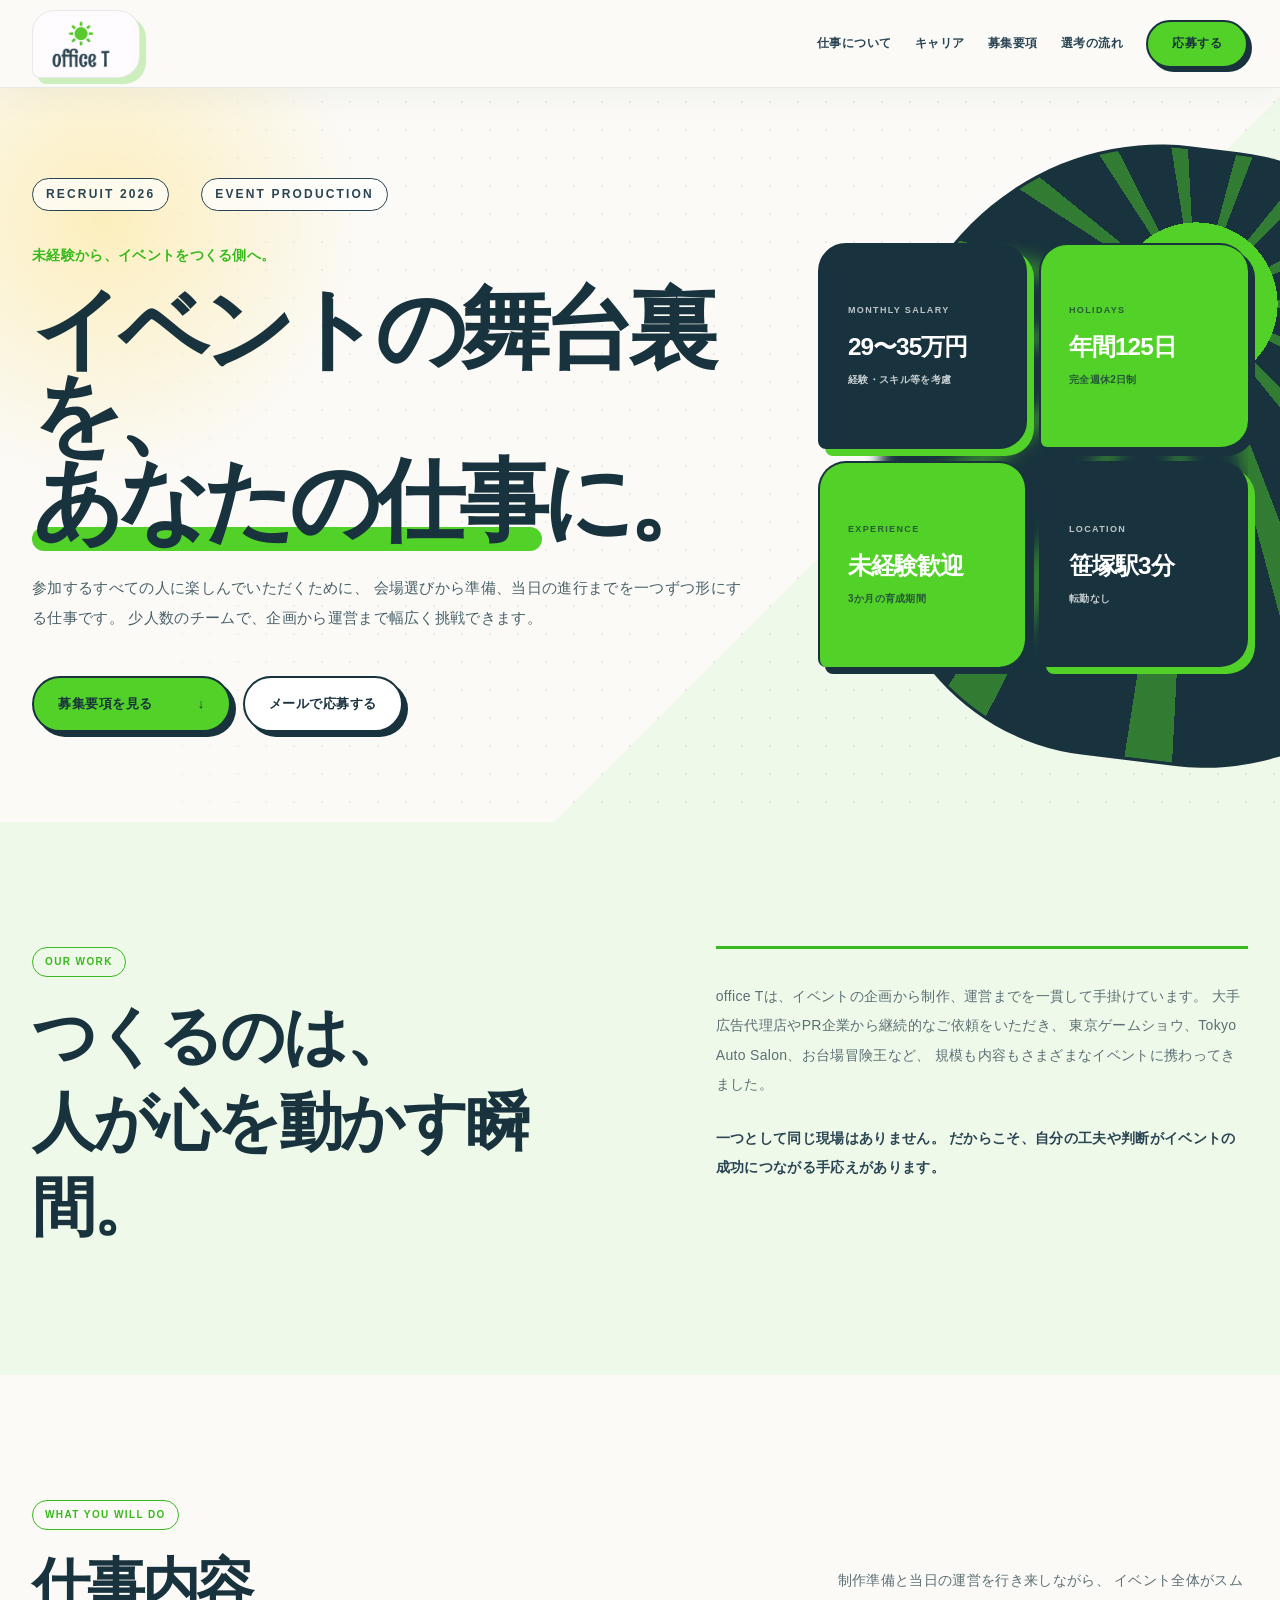
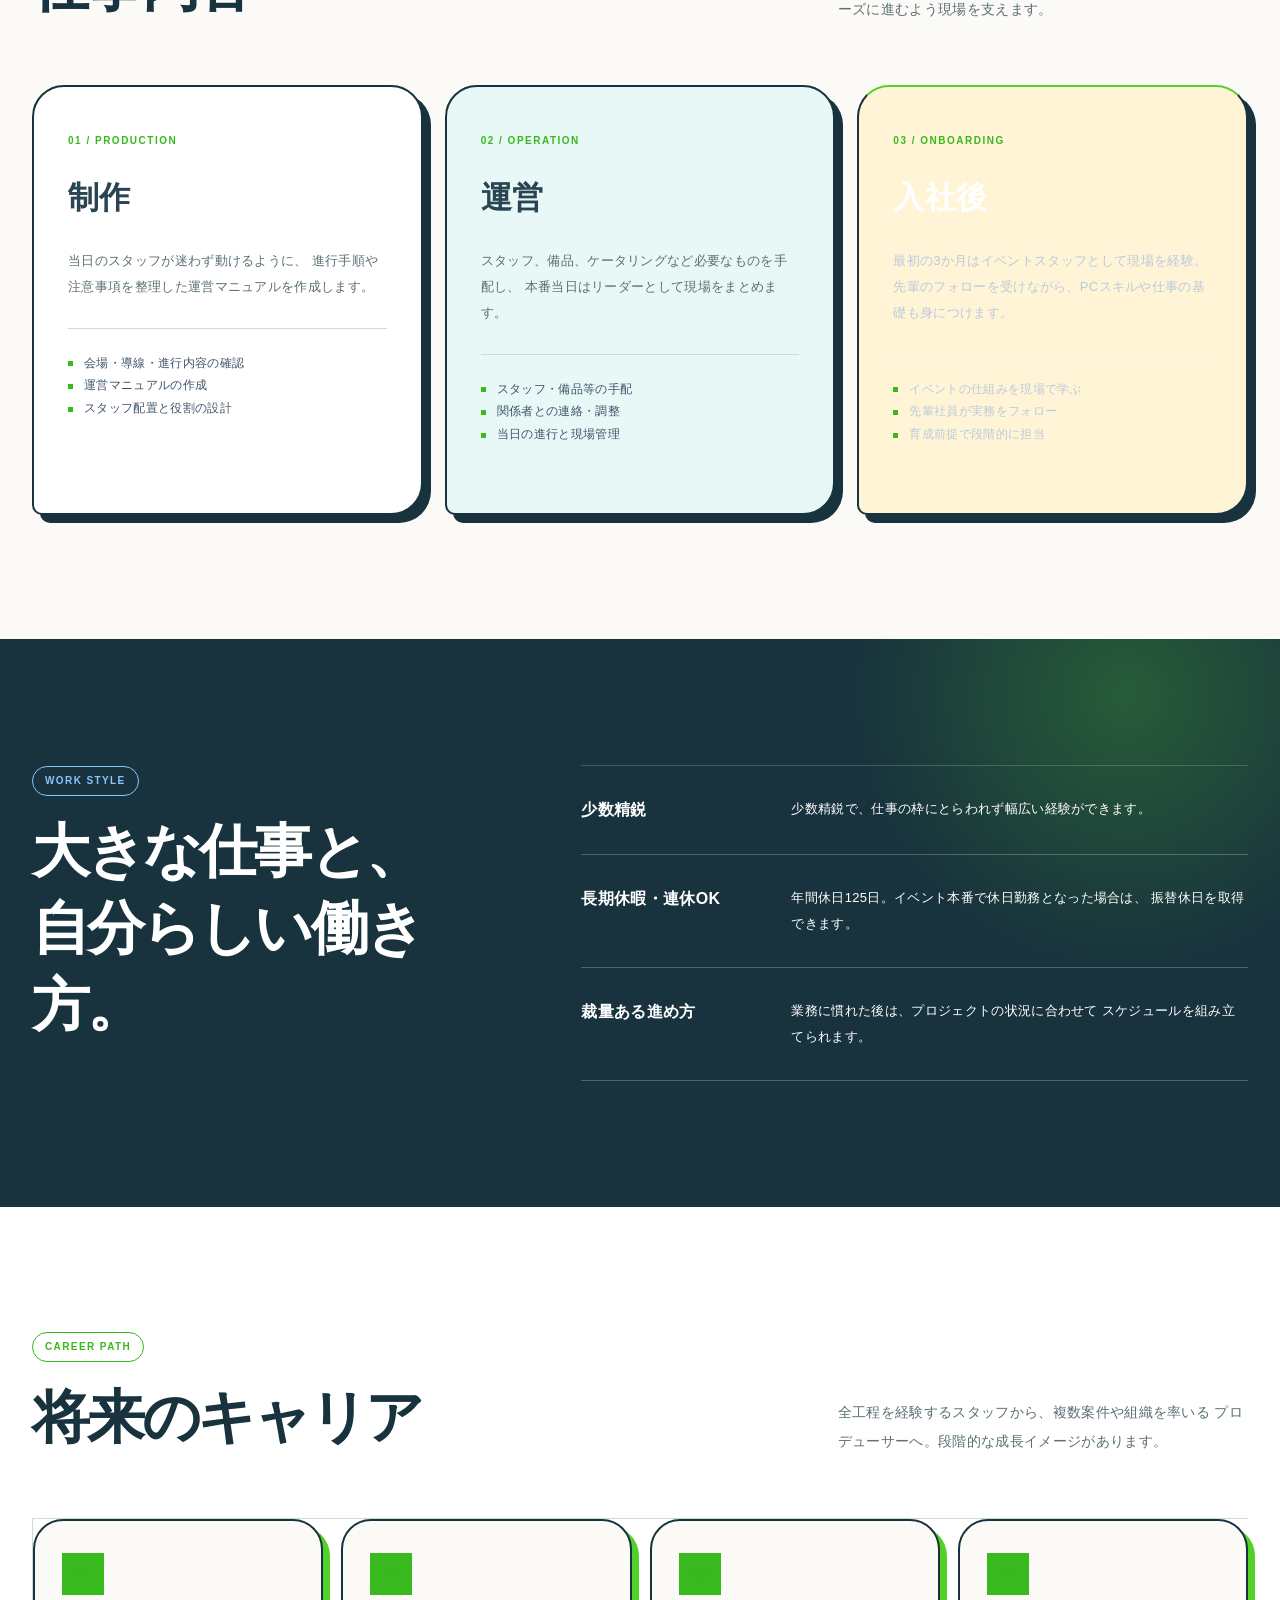
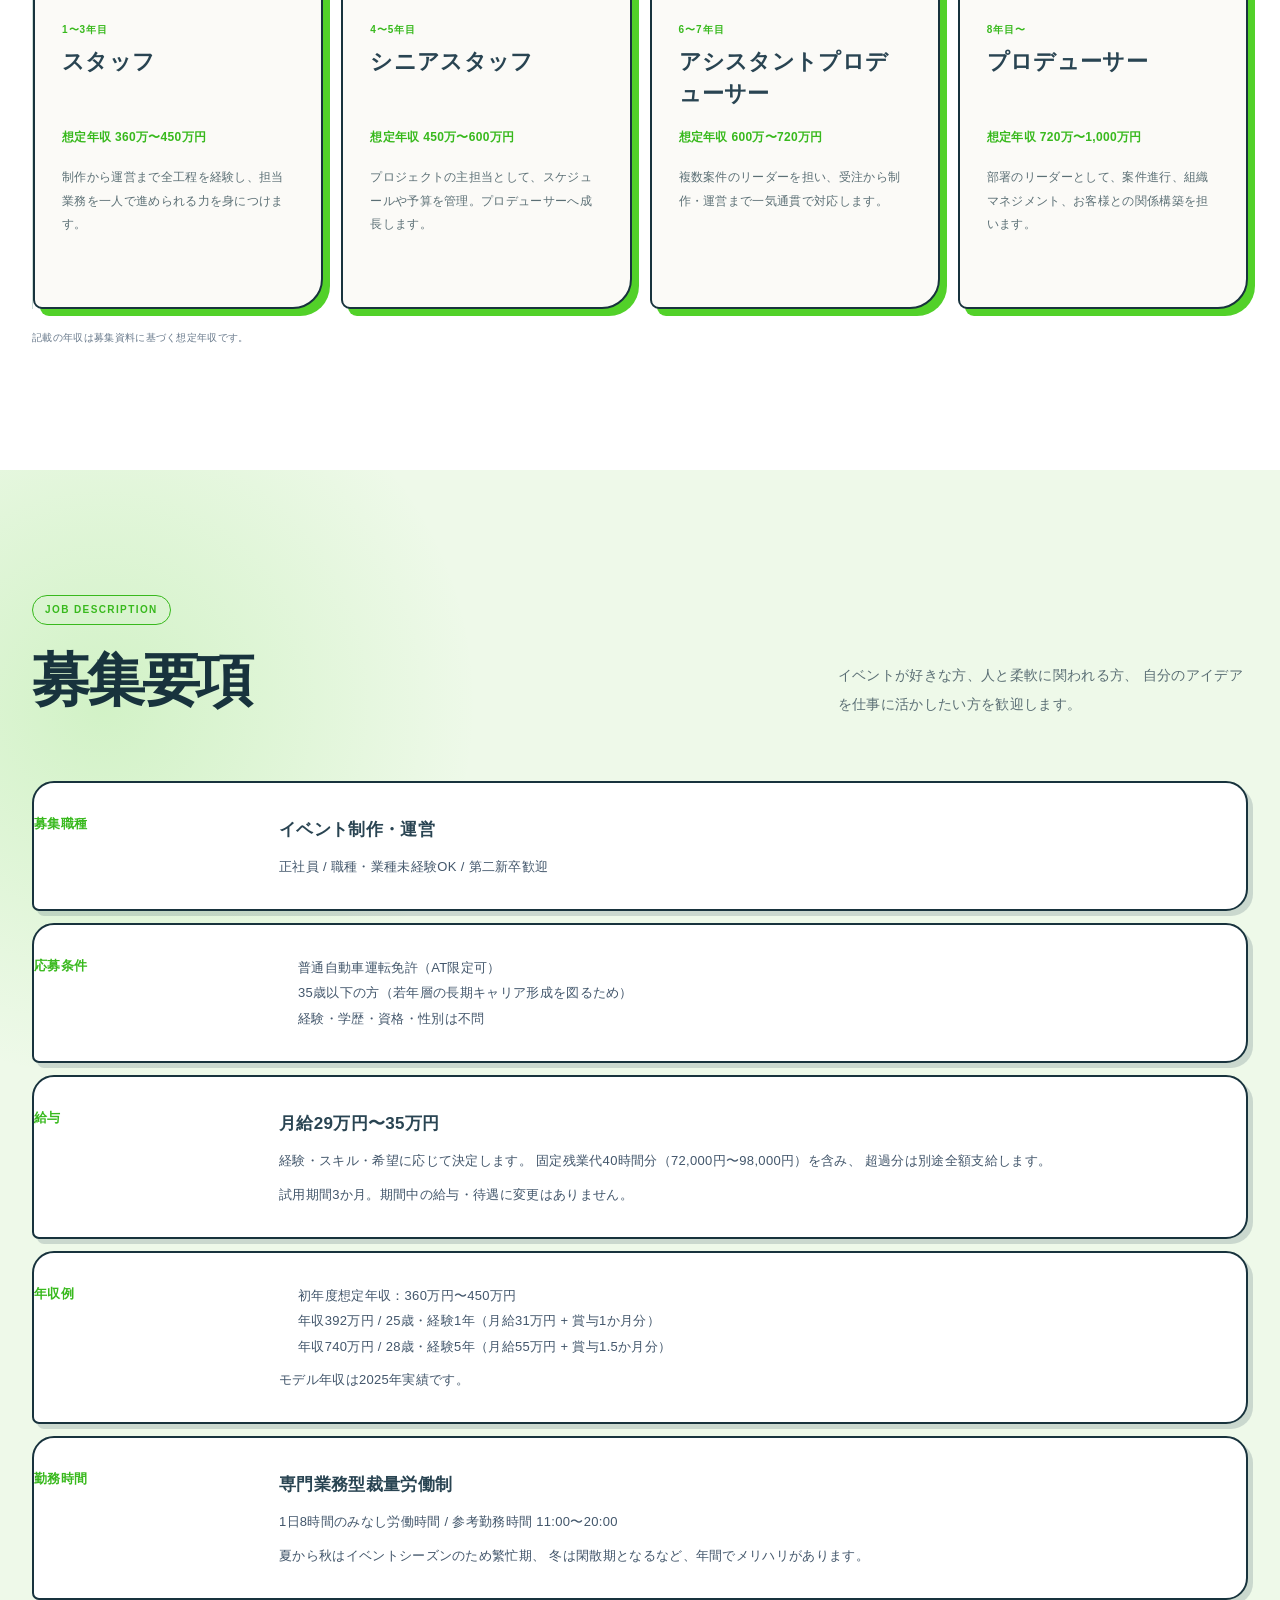
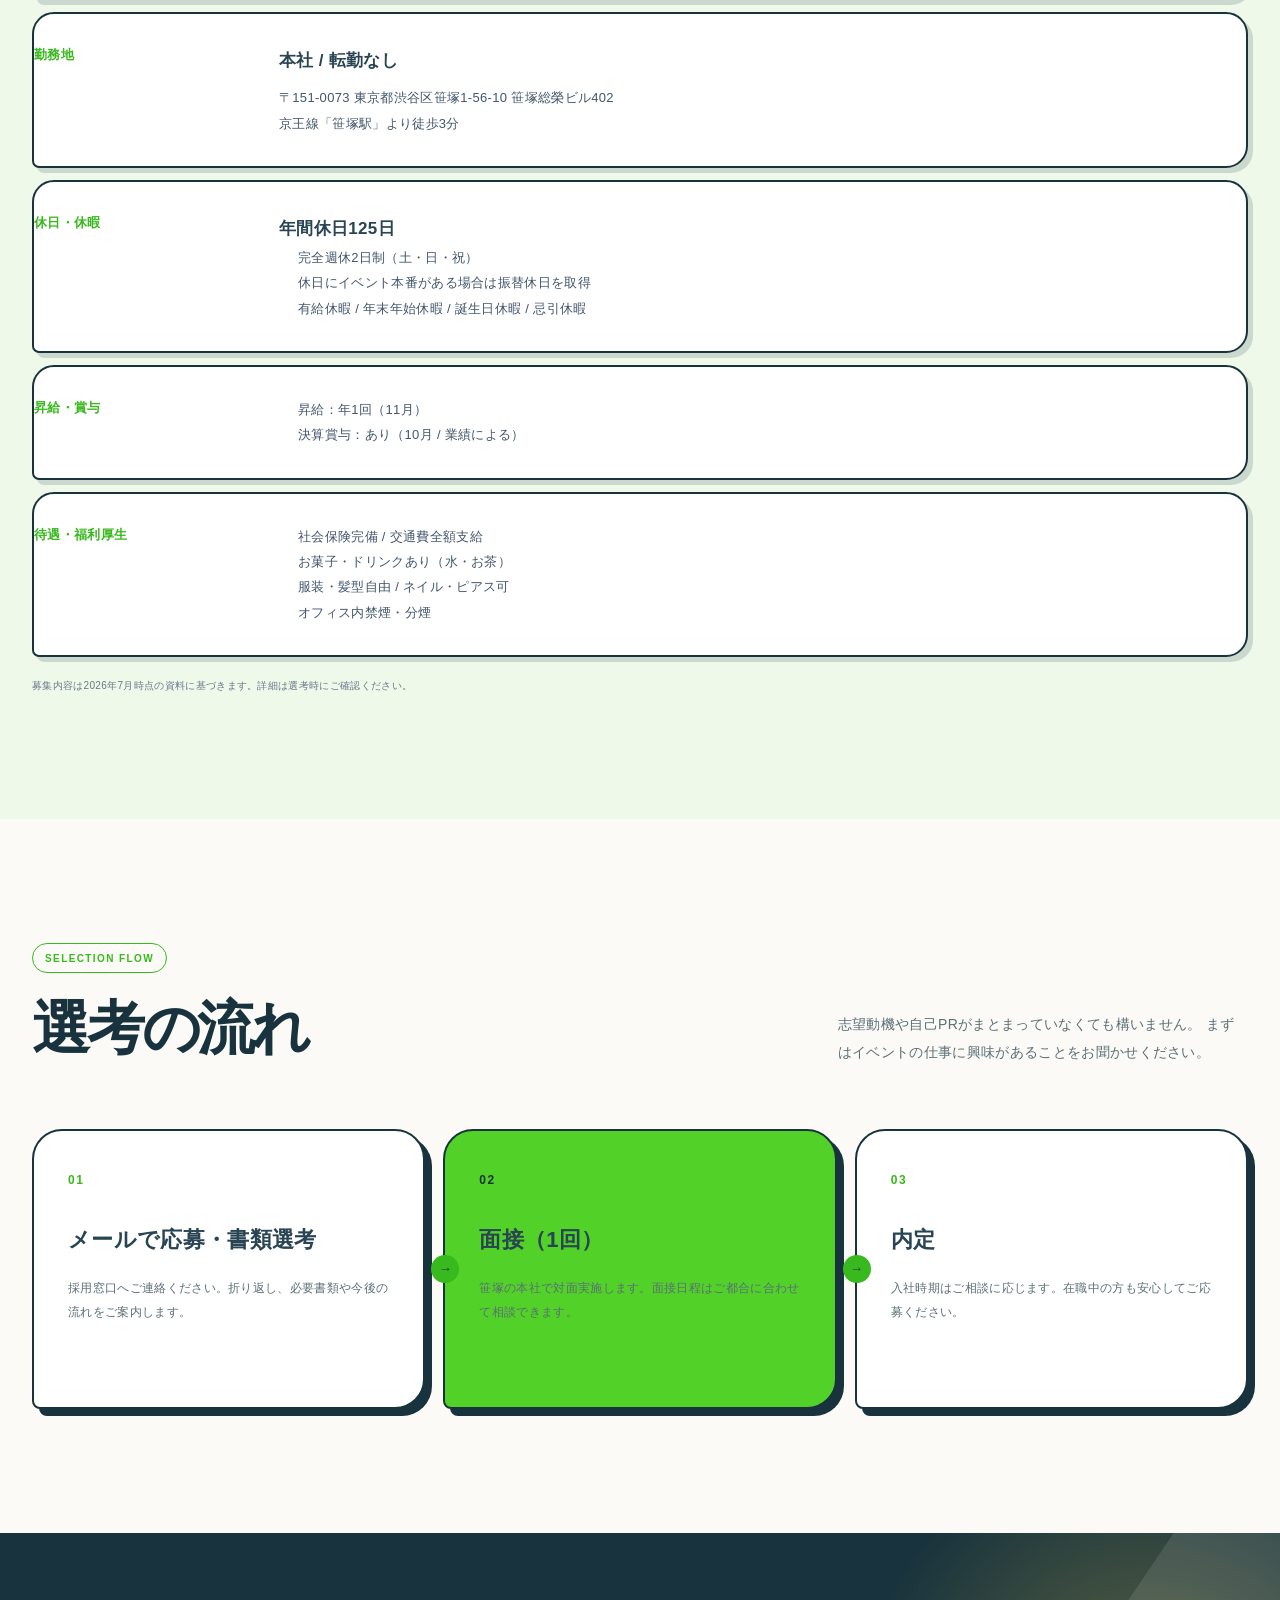
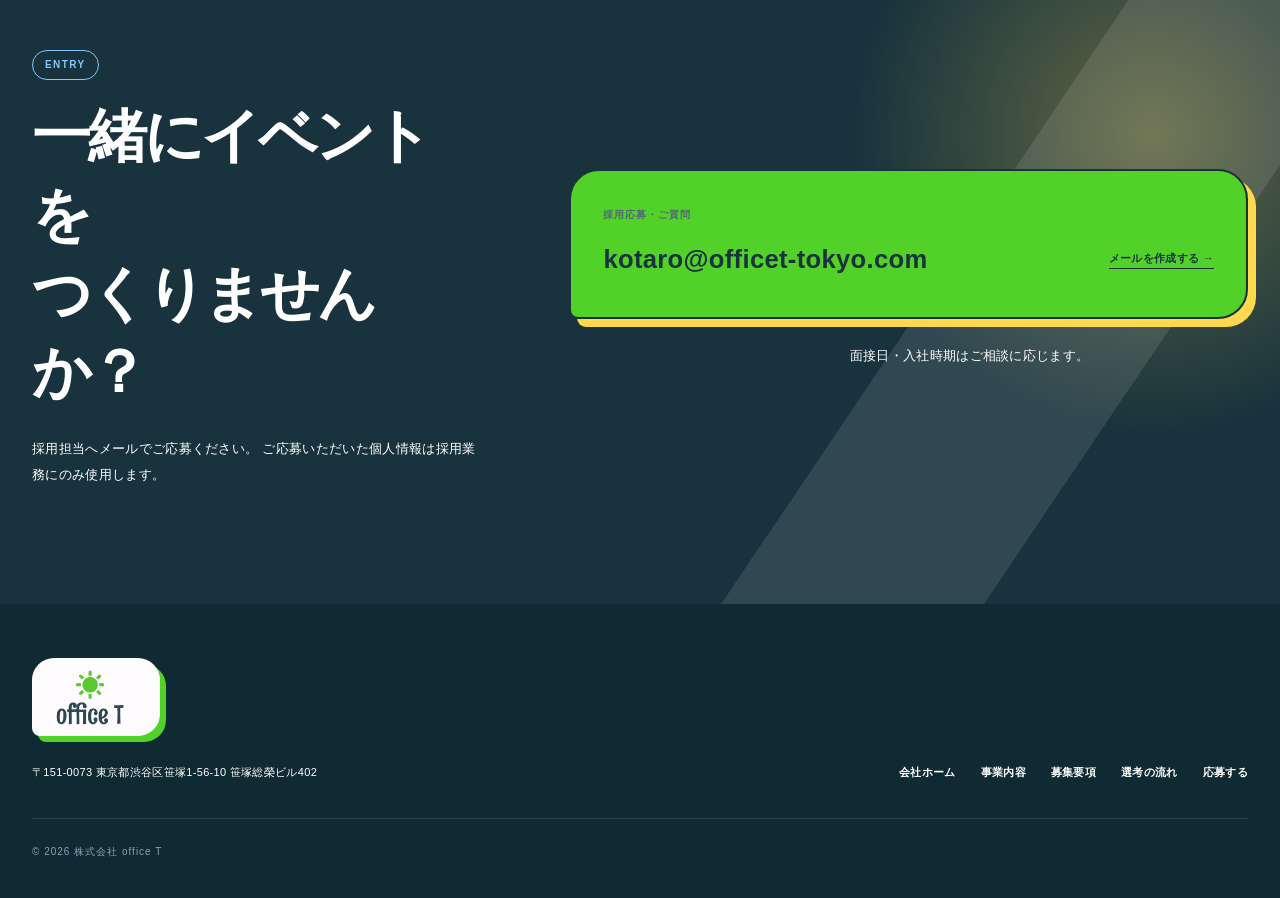
==== commit 37e457a0: "Update recruitment page" ====
--- a/recruit/index.html
+++ b/recruit/index.html
@@ -1,2 +1,2 @@
-<!DOCTYPE html><html lang="ja"><head><meta charSet="utf-8"/><meta name="viewport" content="width=device-width, initial-scale=1"/><link rel="stylesheet" href="/assets/index-Bt9bMCzr.css" data-rsc-css-href="/assets/index-Bt9bMCzr.css" data-precedence="vite-rsc/importer-resources"/><title>採用情報｜株式会社 office T</title><meta name="description" content="株式会社 office Tの採用情報。未経験からイベント制作・運営に挑戦できる正社員募集です。仕事内容、給与、休日、福利厚生、選考の流れをご案内します。"/><meta name="robots" content="index, follow"/><meta property="og:title" content="イベントの舞台裏を、あなたの仕事に。｜株式会社 office T 採用情報"/><meta property="og:description" content="未経験歓迎。企画から当日の運営まで、有名イベントをつくる仕事に挑戦しませんか。"/><meta property="og:site_name" content="株式会社 office T"/><meta property="og:type" content="website"/><meta property="og:locale" content="ja_JP"/><meta property="og:image" content="https://officettokyo.com/recruit-og.png"/><meta property="og:image:width" content="1731"/><meta property="og:image:height" content="909"/><meta property="og:image:alt" content="office T RECRUIT イベントの舞台裏を、あなたの仕事に。"/><meta name="twitter:card" content="summary_large_image"/><meta name="twitter:title" content="イベントの舞台裏を、あなたの仕事に。｜株式会社 office T 採用情報"/><meta name="twitter:description" content="未経験歓迎。企画から当日の運営まで、有名イベントをつくる仕事に挑戦しませんか。"/><meta name="twitter:image" content="https://officettokyo.com/recruit-og.png"/>
-<link rel="canonical" href="https://officettokyo.com/recruit/"><meta property="og:url" content="https://officettokyo.com/recruit/"></head><body><a class="skip-link" href="#main">本文へ移動</a><header class="site-header"><div class="shell header-inner"><a href="/" class="brand" aria-label="株式会社 office T ホームへ"><span class="brand-mark" aria-hidden="true">T</span><span class="brand-name"><strong>office T</strong><small>RECRUITING</small></span></a><nav class="desktop-nav" aria-label="採用ページナビゲーション"><a href="#work">仕事について</a><a href="#career">キャリア</a><a href="#conditions">募集要項</a><a href="#process">選考の流れ</a><a class="nav-contact" href="mailto:kotaro@officet-tokyo.com?subject=%E6%8E%A1%E7%94%A8%E5%BF%9C%E5%8B%9F%EF%BC%88%E3%82%A4%E3%83%99%E3%83%B3%E3%83%88%E5%88%B6%E4%BD%9C%E3%83%BB%E9%81%8B%E5%96%B6%EF%BC%89&amp;body=%E6%A0%AA%E5%BC%8F%E4%BC%9A%E7%A4%BE%20office%20T%20%E6%8E%A1%E7%94%A8%E3%81%94%E6%8B%85%E5%BD%93%E8%80%85%E6%A7%98%0A%0A%E3%82%A4%E3%83%99%E3%83%B3%E3%83%88%E5%88%B6%E4%BD%9C%E3%83%BB%E9%81%8B%E5%96%B6%E8%81%B7%E3%81%B8%E3%81%AE%E5%BF%9C%E5%8B%9F%E3%82%92%E5%B8%8C%E6%9C%9B%E3%81%97%E3%81%BE%E3%81%99%E3%80%82%0A%0A%E3%81%8A%E5%90%8D%E5%89%8D%EF%BC%9A%0A%E9%9B%BB%E8%A9%B1%E7%95%AA%E5%8F%B7%EF%BC%9A%0A%E7%8F%BE%E5%9C%A8%E3%81%AE%E3%81%94%E8%81%B7%E6%A5%AD%EF%BC%9A%0A%E9%9D%A2%E6%8E%A5%E5%B8%8C%E6%9C%9B%E6%99%82%E6%9C%9F%EF%BC%9A%0A%0A%E3%82%88%E3%82%8D%E3%81%97%E3%81%8F%E3%81%8A%E9%A1%98%E3%81%84%E3%81%84%E3%81%9F%E3%81%97%E3%81%BE%E3%81%99%E3%80%82">応募する</a></nav><details class="mobile-menu"><summary aria-label="メニューを開く"><span aria-hidden="true"></span></summary><nav aria-label="採用ページ モバイルナビゲーション"><a href="/">会社ホーム</a><a href="#work">仕事について</a><a href="#career">キャリア</a><a href="#conditions">募集要項</a><a href="#process">選考の流れ</a><a href="mailto:kotaro@officet-tokyo.com?subject=%E6%8E%A1%E7%94%A8%E5%BF%9C%E5%8B%9F%EF%BC%88%E3%82%A4%E3%83%99%E3%83%B3%E3%83%88%E5%88%B6%E4%BD%9C%E3%83%BB%E9%81%8B%E5%96%B6%EF%BC%89&amp;body=%E6%A0%AA%E5%BC%8F%E4%BC%9A%E7%A4%BE%20office%20T%20%E6%8E%A1%E7%94%A8%E3%81%94%E6%8B%85%E5%BD%93%E8%80%85%E6%A7%98%0A%0A%E3%82%A4%E3%83%99%E3%83%B3%E3%83%88%E5%88%B6%E4%BD%9C%E3%83%BB%E9%81%8B%E5%96%B6%E8%81%B7%E3%81%B8%E3%81%AE%E5%BF%9C%E5%8B%9F%E3%82%92%E5%B8%8C%E6%9C%9B%E3%81%97%E3%81%BE%E3%81%99%E3%80%82%0A%0A%E3%81%8A%E5%90%8D%E5%89%8D%EF%BC%9A%0A%E9%9B%BB%E8%A9%B1%E7%95%AA%E5%8F%B7%EF%BC%9A%0A%E7%8F%BE%E5%9C%A8%E3%81%AE%E3%81%94%E8%81%B7%E6%A5%AD%EF%BC%9A%0A%E9%9D%A2%E6%8E%A5%E5%B8%8C%E6%9C%9B%E6%99%82%E6%9C%9F%EF%BC%9A%0A%0A%E3%82%88%E3%82%8D%E3%81%97%E3%81%8F%E3%81%8A%E9%A1%98%E3%81%84%E3%81%84%E3%81%9F%E3%81%97%E3%81%BE%E3%81%99%E3%80%82">応募する</a></nav></details></div></header><main id="main"><section class="recruit-hero" aria-labelledby="recruit-title"><div class="recruit-hero-grid" aria-hidden="true"></div><div class="recruit-hero-beam" aria-hidden="true"></div><div class="shell recruit-hero-inner"><div class="recruit-hero-copy"><div class="hero-meta"><span>RECRUIT 2026</span><span>EVENT PRODUCTION</span></div><p class="recruit-opening">未経験から、イベントをつくる側へ。</p><h1 id="recruit-title">イベントの舞台裏を、<br/><em>あなたの仕事</em>に。</h1><p>参加するすべての人に楽しんでいただくために、 会場選びから準備、当日の進行までを一つずつ形にする仕事です。 少人数のチームで、企画から運営まで幅広く挑戦できます。</p><div class="hero-actions"><a class="button button-primary" href="#conditions">募集要項を見る <span aria-hidden="true">↓</span></a><a class="button button-secondary" href="mailto:kotaro@officet-tokyo.com?subject=%E6%8E%A1%E7%94%A8%E5%BF%9C%E5%8B%9F%EF%BC%88%E3%82%A4%E3%83%99%E3%83%B3%E3%83%88%E5%88%B6%E4%BD%9C%E3%83%BB%E9%81%8B%E5%96%B6%EF%BC%89&amp;body=%E6%A0%AA%E5%BC%8F%E4%BC%9A%E7%A4%BE%20office%20T%20%E6%8E%A1%E7%94%A8%E3%81%94%E6%8B%85%E5%BD%93%E8%80%85%E6%A7%98%0A%0A%E3%82%A4%E3%83%99%E3%83%B3%E3%83%88%E5%88%B6%E4%BD%9C%E3%83%BB%E9%81%8B%E5%96%B6%E8%81%B7%E3%81%B8%E3%81%AE%E5%BF%9C%E5%8B%9F%E3%82%92%E5%B8%8C%E6%9C%9B%E3%81%97%E3%81%BE%E3%81%99%E3%80%82%0A%0A%E3%81%8A%E5%90%8D%E5%89%8D%EF%BC%9A%0A%E9%9B%BB%E8%A9%B1%E7%95%AA%E5%8F%B7%EF%BC%9A%0A%E7%8F%BE%E5%9C%A8%E3%81%AE%E3%81%94%E8%81%B7%E6%A5%AD%EF%BC%9A%0A%E9%9D%A2%E6%8E%A5%E5%B8%8C%E6%9C%9B%E6%99%82%E6%9C%9F%EF%BC%9A%0A%0A%E3%82%88%E3%82%8D%E3%81%97%E3%81%8F%E3%81%8A%E9%A1%98%E3%81%84%E3%81%84%E3%81%9F%E3%81%97%E3%81%BE%E3%81%99%E3%80%82">メールで応募する</a></div></div><aside class="recruit-hero-facts" aria-label="募集のポイント"><div><small>MONTHLY SALARY</small><strong>29〜35万円</strong><span>経験・スキル等を考慮</span></div><div><small>HOLIDAYS</small><strong>年間125日</strong><span>完全週休2日制</span></div><div><small>EXPERIENCE</small><strong>未経験歓迎</strong><span>3か月の育成期間</span></div><div><small>LOCATION</small><strong>笹塚駅3分</strong><span>転勤なし</span></div></aside></div></section><section class="section recruit-message" aria-labelledby="recruit-message-title"><div class="shell recruit-message-grid"><div><span class="section-kicker">OUR WORK</span><h2 id="recruit-message-title">つくるのは、<br/>人が心を動かす瞬間。</h2></div><div class="recruit-message-copy"><p>office Tは、イベントの企画から制作、運営までを一貫して手掛けています。 大手広告代理店やPR企業から継続的なご依頼をいただき、 東京ゲームショウ、Tokyo Auto Salon、お台場冒険王など、 規模も内容もさまざまなイベントに携わってきました。</p><p>一つとして同じ現場はありません。 だからこそ、自分の工夫や判断がイベントの成功につながる手応えがあります。</p></div></div></section><section class="section recruit-work-section" id="work" aria-labelledby="work-title"><div class="shell"><div class="section-heading"><div><span class="section-kicker">WHAT YOU WILL DO</span><h2 id="work-title">仕事内容</h2></div><p>制作準備と当日の運営を行き来しながら、 イベント全体がスムーズに進むよう現場を支えます。</p></div><div class="recruit-work-grid"><article><span>01 / PRODUCTION</span><h3>制作</h3><p>当日のスタッフが迷わず動けるように、 進行手順や注意事項を整理した運営マニュアルを作成します。</p><ul><li>会場・導線・進行内容の確認</li><li>運営マニュアルの作成</li><li>スタッフ配置と役割の設計</li></ul></article><article><span>02 / OPERATION</span><h3>運営</h3><p>スタッフ、備品、ケータリングなど必要なものを手配し、 本番当日はリーダーとして現場をまとめます。</p><ul><li>スタッフ・備品等の手配</li><li>関係者との連絡・調整</li><li>当日の進行と現場管理</li></ul></article><article class="recruit-training-card"><span>03 / ONBOARDING</span><h3>入社後</h3><p>最初の3か月はイベントスタッフとして現場を経験。 先輩のフォローを受けながら、PCスキルや仕事の基礎も身につけます。</p><ul><li>イベントの仕組みを現場で学ぶ</li><li>先輩社員が実務をフォロー</li><li>育成前提で段階的に担当</li></ul></article></div></div></section><section class="recruit-balance-section" aria-labelledby="balance-title"><div class="shell recruit-balance-grid"><div class="recruit-balance-title"><span class="section-kicker light">WORK STYLE</span><h2 id="balance-title">大きな仕事と、<br/>自分らしい働き方。</h2></div><div class="recruit-balance-points"><article><strong>少数精鋭</strong><p>代表や先輩との距離が近く、意見を伝えやすい環境。 仕事の枠にとらわれず幅広い経験ができます。</p></article><article><strong>長期休暇・連休OK</strong><p>年間休日125日。イベント本番で休日勤務となった場合は、 振替休日を取得できます。</p></article><article><strong>裁量ある進め方</strong><p>業務に慣れた後は、プロジェクトの状況に合わせて スケジュールを組み立てられます。</p></article></div></div></section><section class="section recruit-career-section" id="career" aria-labelledby="career-title"><div class="shell"><div class="section-heading"><div><span class="section-kicker">CAREER PATH</span><h2 id="career-title">将来のキャリア</h2></div><p>全工程を経験するスタッフから、複数案件や組織を率いる プロデューサーへ。段階的な成長イメージがあります。</p></div><ol class="career-timeline"><li><span>01</span><div><small>1〜3年目</small><h3>スタッフ</h3><strong>想定年収 360万〜450万円</strong><p>制作から運営まで全工程を経験し、担当業務を一人で進められる力を身につけます。</p></div></li><li><span>02</span><div><small>4〜5年目</small><h3>シニアスタッフ</h3><strong>想定年収 450万〜600万円</strong><p>プロジェクトの主担当として、スケジュールや予算を管理。プロデューサーへ成長します。</p></div></li><li><span>03</span><div><small>6〜7年目</small><h3>アシスタントプロデューサー</h3><strong>想定年収 600万〜720万円</strong><p>複数案件のリーダーを担い、受注から制作・運営まで一気通貫で対応します。</p></div></li><li><span>04</span><div><small>8年目〜</small><h3>プロデューサー</h3><strong>想定年収 720万〜1,000万円</strong><p>部署のリーダーとして、案件進行、組織マネジメント、お客様との関係構築を担います。</p></div></li></ol><p class="recruit-data-note">記載の年収は募集資料に基づく想定年収です。</p></div></section><section class="section recruit-voice-section" aria-labelledby="voice-title"><div class="shell recruit-voice-grid"><div class="recruit-voice-heading"><span class="section-kicker">TEAM VOICE</span><h2 id="voice-title">先輩社員の声</h2><p>K.U.さん / 中途入社 / 前職：ファミリーレストランスタッフ</p></div><div class="recruit-voice-content"><blockquote>学生時代のイベントスタッフ経験から、いつかイベントに関わる仕事がしたいと 思っていました。別の会社で社会人経験を積んだ後、改めてその気持ちに向き合い、 office Tへ入社しました。</blockquote><dl><div><dt>会社の魅力は？</dt><dd>仕事をきちんと進めれば、休みも柔軟に取れます。 年末年始に10連休を取得したこともあります。</dd></div><div><dt>どんな働き方ができますか？</dt><dd>代表との距離が近く、意見を気軽に伝えられる風通しのよさがあります。 慣れてからは仕事の進め方や予定も自分で組み立てています。</dd></div></dl></div></div></section><section class="section recruit-conditions-section" id="conditions" aria-labelledby="conditions-title"><div class="shell"><div class="section-heading"><div><span class="section-kicker">JOB DESCRIPTION</span><h2 id="conditions-title">募集要項</h2></div><p>イベントが好きな方、人と柔軟に関われる方、 自分のアイデアを仕事に活かしたい方を歓迎します。</p></div><dl class="recruit-conditions-table"><div><dt>募集職種</dt><dd><strong>イベント制作・運営</strong><p>正社員 / 職種・業種未経験OK / 第二新卒歓迎</p></dd></div><div><dt>応募条件</dt><dd><ul><li>普通自動車運転免許（AT限定可）</li><li>35歳以下の方（若年層の長期キャリア形成を図るため）</li><li>経験・学歴・資格・性別は不問</li></ul></dd></div><div><dt>給与</dt><dd><strong>月給29万円〜35万円</strong><p>経験・スキル・希望に応じて決定します。 固定残業代40時間分（72,000円〜98,000円）を含み、 超過分は別途全額支給します。</p><p>試用期間3か月。期間中の給与・待遇に変更はありません。</p></dd></div><div><dt>年収例</dt><dd><ul><li>初年度想定年収：360万円〜450万円</li><li>年収392万円 / 25歳・経験1年（月給31万円 + 賞与1か月分）</li><li>年収740万円 / 28歳・経験5年（月給55万円 + 賞与1.5か月分）</li></ul><p>モデル年収は2025年実績です。</p></dd></div><div><dt>勤務時間</dt><dd><strong>専門業務型裁量労働制</strong><p>1日8時間のみなし労働時間 / 参考勤務時間 11:00〜20:00</p><p>夏から秋はイベントシーズンのため繁忙期、 冬は閑散期となるなど、年間でメリハリがあります。</p></dd></div><div><dt>勤務地</dt><dd><strong>本社 / 転勤なし</strong><p>〒151-0073 東京都渋谷区笹塚1-56-10 笹塚総榮ビル402<br/>京王線「笹塚駅」より徒歩3分</p></dd></div><div><dt>休日・休暇</dt><dd><strong>年間休日125日</strong><ul><li>完全週休2日制（土・日・祝）</li><li>休日にイベント本番がある場合は振替休日を取得</li><li>有給休暇 / 年末年始休暇 / 誕生日休暇 / 忌引休暇</li></ul></dd></div><div><dt>昇給・賞与</dt><dd><ul><li>昇給：年1回（11月）</li><li>決算賞与：あり（10月 / 業績による）</li></ul></dd></div><div><dt>待遇・福利厚生</dt><dd><ul><li>社会保険完備 / 交通費全額支給</li><li>お菓子・ドリンクあり（水・お茶）</li><li>服装・髪型自由 / ネイル・ピアス可</li><li>オフィス内禁煙・分煙</li></ul></dd></div></dl><p class="recruit-data-note">募集内容は2026年7月時点の資料に基づきます。詳細は選考時にご確認ください。</p></div></section><section class="section recruit-process-section" id="process" aria-labelledby="process-title"><div class="shell"><div class="section-heading"><div><span class="section-kicker">SELECTION FLOW</span><h2 id="process-title">選考の流れ</h2></div><p>志望動機や自己PRがまとまっていなくても構いません。 まずはイベントの仕事に興味があることをお聞かせください。</p></div><ol class="recruit-process-list"><li><span>01</span><h3>メールで応募・書類選考</h3><p>採用窓口へご連絡ください。折り返し、必要書類や今後の流れをご案内します。</p></li><li><span>02</span><h3>面接（1回）</h3><p>笹塚の本社で対面実施します。面接日程はご都合に合わせて相談できます。</p></li><li><span>03</span><h3>内定</h3><p>入社時期はご相談に応じます。在職中の方も安心してご応募ください。</p></li></ol></div></section><section class="recruit-apply-section" aria-labelledby="apply-title"><div class="shell recruit-apply-inner"><div><span class="section-kicker light">ENTRY</span><h2 id="apply-title">一緒にイベントを<br/>つくりませんか？</h2><p>採用担当へメールでご応募ください。 ご応募いただいた個人情報は採用業務にのみ使用します。</p></div><div class="recruit-apply-action"><a href="mailto:kotaro@officet-tokyo.com?subject=%E6%8E%A1%E7%94%A8%E5%BF%9C%E5%8B%9F%EF%BC%88%E3%82%A4%E3%83%99%E3%83%B3%E3%83%88%E5%88%B6%E4%BD%9C%E3%83%BB%E9%81%8B%E5%96%B6%EF%BC%89&amp;body=%E6%A0%AA%E5%BC%8F%E4%BC%9A%E7%A4%BE%20office%20T%20%E6%8E%A1%E7%94%A8%E3%81%94%E6%8B%85%E5%BD%93%E8%80%85%E6%A7%98%0A%0A%E3%82%A4%E3%83%99%E3%83%B3%E3%83%88%E5%88%B6%E4%BD%9C%E3%83%BB%E9%81%8B%E5%96%B6%E8%81%B7%E3%81%B8%E3%81%AE%E5%BF%9C%E5%8B%9F%E3%82%92%E5%B8%8C%E6%9C%9B%E3%81%97%E3%81%BE%E3%81%99%E3%80%82%0A%0A%E3%81%8A%E5%90%8D%E5%89%8D%EF%BC%9A%0A%E9%9B%BB%E8%A9%B1%E7%95%AA%E5%8F%B7%EF%BC%9A%0A%E7%8F%BE%E5%9C%A8%E3%81%AE%E3%81%94%E8%81%B7%E6%A5%AD%EF%BC%9A%0A%E9%9D%A2%E6%8E%A5%E5%B8%8C%E6%9C%9B%E6%99%82%E6%9C%9F%EF%BC%9A%0A%0A%E3%82%88%E3%82%8D%E3%81%97%E3%81%8F%E3%81%8A%E9%A1%98%E3%81%84%E3%81%84%E3%81%9F%E3%81%97%E3%81%BE%E3%81%99%E3%80%82"><small>採用応募・ご質問</small><strong>kotaro@officet-tokyo.com</strong><span>メールを作成する →</span></a><p>面接日・入社時期はご相談に応じます。</p></div></div></section></main><footer class="site-footer"><div class="shell footer-inner"><div><a href="/" class="brand footer-brand" aria-label="株式会社 office T ホームへ"><span class="brand-mark" aria-hidden="true">T</span><span class="brand-name"><strong>office T</strong><small>株式会社 office T</small></span></a><address>〒151-0073 東京都渋谷区笹塚1-56-10 笹塚総榮ビル402</address></div><div class="footer-links"><a href="/">会社ホーム</a><a href="/#business">事業内容</a><a href="#conditions">募集要項</a><a href="#process">選考の流れ</a><a href="mailto:kotaro@officet-tokyo.com?subject=%E6%8E%A1%E7%94%A8%E5%BF%9C%E5%8B%9F%EF%BC%88%E3%82%A4%E3%83%99%E3%83%B3%E3%83%88%E5%88%B6%E4%BD%9C%E3%83%BB%E9%81%8B%E5%96%B6%EF%BC%89&amp;body=%E6%A0%AA%E5%BC%8F%E4%BC%9A%E7%A4%BE%20office%20T%20%E6%8E%A1%E7%94%A8%E3%81%94%E6%8B%85%E5%BD%93%E8%80%85%E6%A7%98%0A%0A%E3%82%A4%E3%83%99%E3%83%B3%E3%83%88%E5%88%B6%E4%BD%9C%E3%83%BB%E9%81%8B%E5%96%B6%E8%81%B7%E3%81%B8%E3%81%AE%E5%BF%9C%E5%8B%9F%E3%82%92%E5%B8%8C%E6%9C%9B%E3%81%97%E3%81%BE%E3%81%99%E3%80%82%0A%0A%E3%81%8A%E5%90%8D%E5%89%8D%EF%BC%9A%0A%E9%9B%BB%E8%A9%B1%E7%95%AA%E5%8F%B7%EF%BC%9A%0A%E7%8F%BE%E5%9C%A8%E3%81%AE%E3%81%94%E8%81%B7%E6%A5%AD%EF%BC%9A%0A%E9%9D%A2%E6%8E%A5%E5%B8%8C%E6%9C%9B%E6%99%82%E6%9C%9F%EF%BC%9A%0A%0A%E3%82%88%E3%82%8D%E3%81%97%E3%81%8F%E3%81%8A%E9%A1%98%E3%81%84%E3%81%84%E3%81%9F%E3%81%97%E3%81%BE%E3%81%99%E3%80%82">応募する</a></div><small class="copyright">© 2026 株式会社 office T</small></div></footer><a class="recruit-mobile-entry" href="mailto:kotaro@officet-tokyo.com?subject=%E6%8E%A1%E7%94%A8%E5%BF%9C%E5%8B%9F%EF%BC%88%E3%82%A4%E3%83%99%E3%83%B3%E3%83%88%E5%88%B6%E4%BD%9C%E3%83%BB%E9%81%8B%E5%96%B6%EF%BC%89&amp;body=%E6%A0%AA%E5%BC%8F%E4%BC%9A%E7%A4%BE%20office%20T%20%E6%8E%A1%E7%94%A8%E3%81%94%E6%8B%85%E5%BD%93%E8%80%85%E6%A7%98%0A%0A%E3%82%A4%E3%83%99%E3%83%B3%E3%83%88%E5%88%B6%E4%BD%9C%E3%83%BB%E9%81%8B%E5%96%B6%E8%81%B7%E3%81%B8%E3%81%AE%E5%BF%9C%E5%8B%9F%E3%82%92%E5%B8%8C%E6%9C%9B%E3%81%97%E3%81%BE%E3%81%99%E3%80%82%0A%0A%E3%81%8A%E5%90%8D%E5%89%8D%EF%BC%9A%0A%E9%9B%BB%E8%A9%B1%E7%95%AA%E5%8F%B7%EF%BC%9A%0A%E7%8F%BE%E5%9C%A8%E3%81%AE%E3%81%94%E8%81%B7%E6%A5%AD%EF%BC%9A%0A%E9%9D%A2%E6%8E%A5%E5%B8%8C%E6%9C%9B%E6%99%82%E6%9C%9F%EF%BC%9A%0A%0A%E3%82%88%E3%82%8D%E3%81%97%E3%81%8F%E3%81%8A%E9%A1%98%E3%81%84%E3%81%84%E3%81%9F%E3%81%97%E3%81%BE%E3%81%99%E3%80%82"><small>イベント制作・運営</small><strong>メールで応募する</strong></a></body></html>+<!DOCTYPE html><html lang="ja"><head><meta charSet="utf-8"/><meta name="viewport" content="width=device-width, initial-scale=1"/><link rel="stylesheet" href="/assets/index-DQFU8xz9.css" data-rsc-css-href="/assets/index-DQFU8xz9.css" data-precedence="vite-rsc/importer-resources"/><title>採用情報｜株式会社 office T</title><meta name="description" content="株式会社 office Tの採用情報。未経験からイベント制作・運営に挑戦できる正社員募集です。仕事内容、給与、休日、福利厚生、選考の流れをご案内します。"/><meta name="robots" content="index, follow"/><meta property="og:title" content="イベントの舞台裏を、あなたの仕事に。｜株式会社 office T 採用情報"/><meta property="og:description" content="未経験歓迎。企画から当日の運営まで、有名イベントをつくる仕事に挑戦しませんか。"/><meta property="og:site_name" content="株式会社 office T"/><meta property="og:type" content="website"/><meta property="og:locale" content="ja_JP"/><meta property="og:image" content="https://officettokyo.com/recruit-og.png"/><meta property="og:image:width" content="1731"/><meta property="og:image:height" content="909"/><meta property="og:image:alt" content="office T RECRUIT イベントの舞台裏を、あなたの仕事に。"/><meta name="twitter:card" content="summary_large_image"/><meta name="twitter:title" content="イベントの舞台裏を、あなたの仕事に。｜株式会社 office T 採用情報"/><meta name="twitter:description" content="未経験歓迎。企画から当日の運営まで、有名イベントをつくる仕事に挑戦しませんか。"/><meta name="twitter:image" content="https://officettokyo.com/recruit-og.png"/>
+<link rel="canonical" href="https://officettokyo.com/recruit/"><meta property="og:url" content="https://officettokyo.com/recruit/"></head><body><a class="skip-link" href="#main">本文へ移動</a><header class="site-header"><div class="shell header-inner"><a href="/" class="brand" aria-label="株式会社 office T ホームへ"><span class="brand-logo-frame" aria-hidden="true"><img class="brand-logo" src="[data-uri]" alt="" width="832" height="503"/></span></a><nav class="desktop-nav" aria-label="採用ページナビゲーション"><a href="#work">仕事について</a><a href="#career">キャリア</a><a href="#conditions">募集要項</a><a href="#process">選考の流れ</a><a class="nav-contact" href="mailto:kotaro@officet-tokyo.com?subject=%E6%8E%A1%E7%94%A8%E5%BF%9C%E5%8B%9F%EF%BC%88%E3%82%A4%E3%83%99%E3%83%B3%E3%83%88%E5%88%B6%E4%BD%9C%E3%83%BB%E9%81%8B%E5%96%B6%EF%BC%89&amp;body=%E6%A0%AA%E5%BC%8F%E4%BC%9A%E7%A4%BE%20office%20T%20%E6%8E%A1%E7%94%A8%E3%81%94%E6%8B%85%E5%BD%93%E8%80%85%E6%A7%98%0A%0A%E3%82%A4%E3%83%99%E3%83%B3%E3%83%88%E5%88%B6%E4%BD%9C%E3%83%BB%E9%81%8B%E5%96%B6%E8%81%B7%E3%81%B8%E3%81%AE%E5%BF%9C%E5%8B%9F%E3%82%92%E5%B8%8C%E6%9C%9B%E3%81%97%E3%81%BE%E3%81%99%E3%80%82%0A%0A%E3%81%8A%E5%90%8D%E5%89%8D%EF%BC%9A%0A%E9%9B%BB%E8%A9%B1%E7%95%AA%E5%8F%B7%EF%BC%9A%0A%E7%8F%BE%E5%9C%A8%E3%81%AE%E3%81%94%E8%81%B7%E6%A5%AD%EF%BC%9A%0A%E9%9D%A2%E6%8E%A5%E5%B8%8C%E6%9C%9B%E6%99%82%E6%9C%9F%EF%BC%9A%0A%0A%E3%82%88%E3%82%8D%E3%81%97%E3%81%8F%E3%81%8A%E9%A1%98%E3%81%84%E3%81%84%E3%81%9F%E3%81%97%E3%81%BE%E3%81%99%E3%80%82">応募する</a></nav><details class="mobile-menu"><summary aria-label="メニューを開く"><span aria-hidden="true"></span></summary><nav aria-label="採用ページ モバイルナビゲーション"><a href="/">会社ホーム</a><a href="#work">仕事について</a><a href="#career">キャリア</a><a href="#conditions">募集要項</a><a href="#process">選考の流れ</a><a href="mailto:kotaro@officet-tokyo.com?subject=%E6%8E%A1%E7%94%A8%E5%BF%9C%E5%8B%9F%EF%BC%88%E3%82%A4%E3%83%99%E3%83%B3%E3%83%88%E5%88%B6%E4%BD%9C%E3%83%BB%E9%81%8B%E5%96%B6%EF%BC%89&amp;body=%E6%A0%AA%E5%BC%8F%E4%BC%9A%E7%A4%BE%20office%20T%20%E6%8E%A1%E7%94%A8%E3%81%94%E6%8B%85%E5%BD%93%E8%80%85%E6%A7%98%0A%0A%E3%82%A4%E3%83%99%E3%83%B3%E3%83%88%E5%88%B6%E4%BD%9C%E3%83%BB%E9%81%8B%E5%96%B6%E8%81%B7%E3%81%B8%E3%81%AE%E5%BF%9C%E5%8B%9F%E3%82%92%E5%B8%8C%E6%9C%9B%E3%81%97%E3%81%BE%E3%81%99%E3%80%82%0A%0A%E3%81%8A%E5%90%8D%E5%89%8D%EF%BC%9A%0A%E9%9B%BB%E8%A9%B1%E7%95%AA%E5%8F%B7%EF%BC%9A%0A%E7%8F%BE%E5%9C%A8%E3%81%AE%E3%81%94%E8%81%B7%E6%A5%AD%EF%BC%9A%0A%E9%9D%A2%E6%8E%A5%E5%B8%8C%E6%9C%9B%E6%99%82%E6%9C%9F%EF%BC%9A%0A%0A%E3%82%88%E3%82%8D%E3%81%97%E3%81%8F%E3%81%8A%E9%A1%98%E3%81%84%E3%81%84%E3%81%9F%E3%81%97%E3%81%BE%E3%81%99%E3%80%82">応募する</a></nav></details></div></header><main id="main"><section class="recruit-hero" aria-labelledby="recruit-title"><div class="recruit-hero-grid" aria-hidden="true"></div><div class="recruit-hero-beam" aria-hidden="true"></div><div class="shell recruit-hero-inner"><div class="recruit-hero-copy"><div class="hero-meta"><span>RECRUIT 2026</span><span>EVENT PRODUCTION</span></div><p class="recruit-opening">未経験から、イベントをつくる側へ。</p><h1 id="recruit-title">イベントの舞台裏を、<br/><em>あなたの仕事</em>に。</h1><p>参加するすべての人に楽しんでいただくために、 会場選びから準備、当日の進行までを一つずつ形にする仕事です。 少人数のチームで、企画から運営まで幅広く挑戦できます。</p><div class="hero-actions"><a class="button button-primary" href="#conditions">募集要項を見る <span aria-hidden="true">↓</span></a><a class="button button-secondary" href="mailto:kotaro@officet-tokyo.com?subject=%E6%8E%A1%E7%94%A8%E5%BF%9C%E5%8B%9F%EF%BC%88%E3%82%A4%E3%83%99%E3%83%B3%E3%83%88%E5%88%B6%E4%BD%9C%E3%83%BB%E9%81%8B%E5%96%B6%EF%BC%89&amp;body=%E6%A0%AA%E5%BC%8F%E4%BC%9A%E7%A4%BE%20office%20T%20%E6%8E%A1%E7%94%A8%E3%81%94%E6%8B%85%E5%BD%93%E8%80%85%E6%A7%98%0A%0A%E3%82%A4%E3%83%99%E3%83%B3%E3%83%88%E5%88%B6%E4%BD%9C%E3%83%BB%E9%81%8B%E5%96%B6%E8%81%B7%E3%81%B8%E3%81%AE%E5%BF%9C%E5%8B%9F%E3%82%92%E5%B8%8C%E6%9C%9B%E3%81%97%E3%81%BE%E3%81%99%E3%80%82%0A%0A%E3%81%8A%E5%90%8D%E5%89%8D%EF%BC%9A%0A%E9%9B%BB%E8%A9%B1%E7%95%AA%E5%8F%B7%EF%BC%9A%0A%E7%8F%BE%E5%9C%A8%E3%81%AE%E3%81%94%E8%81%B7%E6%A5%AD%EF%BC%9A%0A%E9%9D%A2%E6%8E%A5%E5%B8%8C%E6%9C%9B%E6%99%82%E6%9C%9F%EF%BC%9A%0A%0A%E3%82%88%E3%82%8D%E3%81%97%E3%81%8F%E3%81%8A%E9%A1%98%E3%81%84%E3%81%84%E3%81%9F%E3%81%97%E3%81%BE%E3%81%99%E3%80%82">メールで応募する</a></div></div><aside class="recruit-hero-facts" aria-label="募集のポイント"><div><small>MONTHLY SALARY</small><strong>29〜35万円</strong><span>経験・スキル等を考慮</span></div><div><small>HOLIDAYS</small><strong>年間125日</strong><span>完全週休2日制</span></div><div><small>EXPERIENCE</small><strong>未経験歓迎</strong><span>3か月の育成期間</span></div><div><small>LOCATION</small><strong>笹塚駅3分</strong><span>転勤なし</span></div></aside></div></section><section class="section recruit-message" aria-labelledby="recruit-message-title"><div class="shell recruit-message-grid"><div><span class="section-kicker">OUR WORK</span><h2 id="recruit-message-title">つくるのは、<br/>人が心を動かす瞬間。</h2></div><div class="recruit-message-copy"><p>office Tは、イベントの企画から制作、運営までを一貫して手掛けています。 大手広告代理店やPR企業から継続的なご依頼をいただき、 東京ゲームショウ、Tokyo Auto Salon、お台場冒険王など、 規模も内容もさまざまなイベントに携わってきました。</p><p>一つとして同じ現場はありません。 だからこそ、自分の工夫や判断がイベントの成功につながる手応えがあります。</p></div></div></section><section class="section recruit-work-section" id="work" aria-labelledby="work-title"><div class="shell"><div class="section-heading"><div><span class="section-kicker">WHAT YOU WILL DO</span><h2 id="work-title">仕事内容</h2></div><p>制作準備と当日の運営を行き来しながら、 イベント全体がスムーズに進むよう現場を支えます。</p></div><div class="recruit-work-grid"><article><span>01 / PRODUCTION</span><h3>制作</h3><p>当日のスタッフが迷わず動けるように、 進行手順や注意事項を整理した運営マニュアルを作成します。</p><ul><li>会場・導線・進行内容の確認</li><li>運営マニュアルの作成</li><li>スタッフ配置と役割の設計</li></ul></article><article><span>02 / OPERATION</span><h3>運営</h3><p>スタッフ、備品、ケータリングなど必要なものを手配し、 本番当日はリーダーとして現場をまとめます。</p><ul><li>スタッフ・備品等の手配</li><li>関係者との連絡・調整</li><li>当日の進行と現場管理</li></ul></article><article class="recruit-training-card"><span>03 / ONBOARDING</span><h3>入社後</h3><p>最初の3か月はイベントスタッフとして現場を経験。 先輩のフォローを受けながら、PCスキルや仕事の基礎も身につけます。</p><ul><li>イベントの仕組みを現場で学ぶ</li><li>先輩社員が実務をフォロー</li><li>育成前提で段階的に担当</li></ul></article></div></div></section><section class="recruit-balance-section" aria-labelledby="balance-title"><div class="shell recruit-balance-grid"><div class="recruit-balance-title"><span class="section-kicker light">WORK STYLE</span><h2 id="balance-title">大きな仕事と、<br/>自分らしい働き方。</h2></div><div class="recruit-balance-points"><article><strong>少数精鋭</strong><p>少数精鋭で、仕事の枠にとらわれず幅広い経験ができます。</p></article><article><strong>長期休暇・連休OK</strong><p>年間休日125日。イベント本番で休日勤務となった場合は、 振替休日を取得できます。</p></article><article><strong>裁量ある進め方</strong><p>業務に慣れた後は、プロジェクトの状況に合わせて スケジュールを組み立てられます。</p></article></div></div></section><section class="section recruit-career-section" id="career" aria-labelledby="career-title"><div class="shell"><div class="section-heading"><div><span class="section-kicker">CAREER PATH</span><h2 id="career-title">将来のキャリア</h2></div><p>全工程を経験するスタッフから、複数案件や組織を率いる プロデューサーへ。段階的な成長イメージがあります。</p></div><ol class="career-timeline"><li><span>01</span><div><small>1〜3年目</small><h3>スタッフ</h3><strong>想定年収 360万〜450万円</strong><p>制作から運営まで全工程を経験し、担当業務を一人で進められる力を身につけます。</p></div></li><li><span>02</span><div><small>4〜5年目</small><h3>シニアスタッフ</h3><strong>想定年収 450万〜600万円</strong><p>プロジェクトの主担当として、スケジュールや予算を管理。プロデューサーへ成長します。</p></div></li><li><span>03</span><div><small>6〜7年目</small><h3>アシスタントプロデューサー</h3><strong>想定年収 600万〜720万円</strong><p>複数案件のリーダーを担い、受注から制作・運営まで一気通貫で対応します。</p></div></li><li><span>04</span><div><small>8年目〜</small><h3>プロデューサー</h3><strong>想定年収 720万〜1,000万円</strong><p>部署のリーダーとして、案件進行、組織マネジメント、お客様との関係構築を担います。</p></div></li></ol><p class="recruit-data-note">記載の年収は募集資料に基づく想定年収です。</p></div></section><section class="section recruit-conditions-section" id="conditions" aria-labelledby="conditions-title"><div class="shell"><div class="section-heading"><div><span class="section-kicker">JOB DESCRIPTION</span><h2 id="conditions-title">募集要項</h2></div><p>イベントが好きな方、人と柔軟に関われる方、 自分のアイデアを仕事に活かしたい方を歓迎します。</p></div><dl class="recruit-conditions-table"><div><dt>募集職種</dt><dd><strong>イベント制作・運営</strong><p>正社員 / 職種・業種未経験OK / 第二新卒歓迎</p></dd></div><div><dt>応募条件</dt><dd><ul><li>普通自動車運転免許（AT限定可）</li><li>35歳以下の方（若年層の長期キャリア形成を図るため）</li><li>経験・学歴・資格・性別は不問</li></ul></dd></div><div><dt>給与</dt><dd><strong>月給29万円〜35万円</strong><p>経験・スキル・希望に応じて決定します。 固定残業代40時間分（72,000円〜98,000円）を含み、 超過分は別途全額支給します。</p><p>試用期間3か月。期間中の給与・待遇に変更はありません。</p></dd></div><div><dt>年収例</dt><dd><ul><li>初年度想定年収：360万円〜450万円</li><li>年収392万円 / 25歳・経験1年（月給31万円 + 賞与1か月分）</li><li>年収740万円 / 28歳・経験5年（月給55万円 + 賞与1.5か月分）</li></ul><p>モデル年収は2025年実績です。</p></dd></div><div><dt>勤務時間</dt><dd><strong>専門業務型裁量労働制</strong><p>1日8時間のみなし労働時間 / 参考勤務時間 11:00〜20:00</p><p>夏から秋はイベントシーズンのため繁忙期、 冬は閑散期となるなど、年間でメリハリがあります。</p></dd></div><div><dt>勤務地</dt><dd><strong>本社 / 転勤なし</strong><p>〒151-0073 東京都渋谷区笹塚1-56-10 笹塚総榮ビル402<br/>京王線「笹塚駅」より徒歩3分</p></dd></div><div><dt>休日・休暇</dt><dd><strong>年間休日125日</strong><ul><li>完全週休2日制（土・日・祝）</li><li>休日にイベント本番がある場合は振替休日を取得</li><li>有給休暇 / 年末年始休暇 / 誕生日休暇 / 忌引休暇</li></ul></dd></div><div><dt>昇給・賞与</dt><dd><ul><li>昇給：年1回（11月）</li><li>決算賞与：あり（10月 / 業績による）</li></ul></dd></div><div><dt>待遇・福利厚生</dt><dd><ul><li>社会保険完備 / 交通費全額支給</li><li>お菓子・ドリンクあり（水・お茶）</li><li>服装・髪型自由 / ネイル・ピアス可</li><li>オフィス内禁煙・分煙</li></ul></dd></div></dl><p class="recruit-data-note">募集内容は2026年7月時点の資料に基づきます。詳細は選考時にご確認ください。</p></div></section><section class="section recruit-process-section" id="process" aria-labelledby="process-title"><div class="shell"><div class="section-heading"><div><span class="section-kicker">SELECTION FLOW</span><h2 id="process-title">選考の流れ</h2></div><p>志望動機や自己PRがまとまっていなくても構いません。 まずはイベントの仕事に興味があることをお聞かせください。</p></div><ol class="recruit-process-list"><li><span>01</span><h3>メールで応募・書類選考</h3><p>採用窓口へご連絡ください。折り返し、必要書類や今後の流れをご案内します。</p></li><li><span>02</span><h3>面接（1回）</h3><p>笹塚の本社で対面実施します。面接日程はご都合に合わせて相談できます。</p></li><li><span>03</span><h3>内定</h3><p>入社時期はご相談に応じます。在職中の方も安心してご応募ください。</p></li></ol></div></section><section class="recruit-apply-section" aria-labelledby="apply-title"><div class="shell recruit-apply-inner"><div><span class="section-kicker light">ENTRY</span><h2 id="apply-title">一緒にイベントを<br/>つくりませんか？</h2><p>採用担当へメールでご応募ください。 ご応募いただいた個人情報は採用業務にのみ使用します。</p></div><div class="recruit-apply-action"><a href="mailto:kotaro@officet-tokyo.com?subject=%E6%8E%A1%E7%94%A8%E5%BF%9C%E5%8B%9F%EF%BC%88%E3%82%A4%E3%83%99%E3%83%B3%E3%83%88%E5%88%B6%E4%BD%9C%E3%83%BB%E9%81%8B%E5%96%B6%EF%BC%89&amp;body=%E6%A0%AA%E5%BC%8F%E4%BC%9A%E7%A4%BE%20office%20T%20%E6%8E%A1%E7%94%A8%E3%81%94%E6%8B%85%E5%BD%93%E8%80%85%E6%A7%98%0A%0A%E3%82%A4%E3%83%99%E3%83%B3%E3%83%88%E5%88%B6%E4%BD%9C%E3%83%BB%E9%81%8B%E5%96%B6%E8%81%B7%E3%81%B8%E3%81%AE%E5%BF%9C%E5%8B%9F%E3%82%92%E5%B8%8C%E6%9C%9B%E3%81%97%E3%81%BE%E3%81%99%E3%80%82%0A%0A%E3%81%8A%E5%90%8D%E5%89%8D%EF%BC%9A%0A%E9%9B%BB%E8%A9%B1%E7%95%AA%E5%8F%B7%EF%BC%9A%0A%E7%8F%BE%E5%9C%A8%E3%81%AE%E3%81%94%E8%81%B7%E6%A5%AD%EF%BC%9A%0A%E9%9D%A2%E6%8E%A5%E5%B8%8C%E6%9C%9B%E6%99%82%E6%9C%9F%EF%BC%9A%0A%0A%E3%82%88%E3%82%8D%E3%81%97%E3%81%8F%E3%81%8A%E9%A1%98%E3%81%84%E3%81%84%E3%81%9F%E3%81%97%E3%81%BE%E3%81%99%E3%80%82"><small>採用応募・ご質問</small><strong>kotaro@officet-tokyo.com</strong><span>メールを作成する →</span></a><p>面接日・入社時期はご相談に応じます。</p></div></div></section></main><footer class="site-footer"><div class="shell footer-inner"><div><a href="/" class="brand footer-brand" aria-label="株式会社 office T ホームへ"><span class="brand-logo-frame" aria-hidden="true"><img class="brand-logo" src="[data-uri]" alt="" width="832" height="503"/></span></a><address>〒151-0073 東京都渋谷区笹塚1-56-10 笹塚総榮ビル402</address></div><div class="footer-links"><a href="/">会社ホーム</a><a href="/#business">事業内容</a><a href="#conditions">募集要項</a><a href="#process">選考の流れ</a><a href="mailto:kotaro@officet-tokyo.com?subject=%E6%8E%A1%E7%94%A8%E5%BF%9C%E5%8B%9F%EF%BC%88%E3%82%A4%E3%83%99%E3%83%B3%E3%83%88%E5%88%B6%E4%BD%9C%E3%83%BB%E9%81%8B%E5%96%B6%EF%BC%89&amp;body=%E6%A0%AA%E5%BC%8F%E4%BC%9A%E7%A4%BE%20office%20T%20%E6%8E%A1%E7%94%A8%E3%81%94%E6%8B%85%E5%BD%93%E8%80%85%E6%A7%98%0A%0A%E3%82%A4%E3%83%99%E3%83%B3%E3%83%88%E5%88%B6%E4%BD%9C%E3%83%BB%E9%81%8B%E5%96%B6%E8%81%B7%E3%81%B8%E3%81%AE%E5%BF%9C%E5%8B%9F%E3%82%92%E5%B8%8C%E6%9C%9B%E3%81%97%E3%81%BE%E3%81%99%E3%80%82%0A%0A%E3%81%8A%E5%90%8D%E5%89%8D%EF%BC%9A%0A%E9%9B%BB%E8%A9%B1%E7%95%AA%E5%8F%B7%EF%BC%9A%0A%E7%8F%BE%E5%9C%A8%E3%81%AE%E3%81%94%E8%81%B7%E6%A5%AD%EF%BC%9A%0A%E9%9D%A2%E6%8E%A5%E5%B8%8C%E6%9C%9B%E6%99%82%E6%9C%9F%EF%BC%9A%0A%0A%E3%82%88%E3%82%8D%E3%81%97%E3%81%8F%E3%81%8A%E9%A1%98%E3%81%84%E3%81%84%E3%81%9F%E3%81%97%E3%81%BE%E3%81%99%E3%80%82">応募する</a></div><small class="copyright">© 2026 株式会社 office T</small></div></footer><a class="recruit-mobile-entry" href="mailto:kotaro@officet-tokyo.com?subject=%E6%8E%A1%E7%94%A8%E5%BF%9C%E5%8B%9F%EF%BC%88%E3%82%A4%E3%83%99%E3%83%B3%E3%83%88%E5%88%B6%E4%BD%9C%E3%83%BB%E9%81%8B%E5%96%B6%EF%BC%89&amp;body=%E6%A0%AA%E5%BC%8F%E4%BC%9A%E7%A4%BE%20office%20T%20%E6%8E%A1%E7%94%A8%E3%81%94%E6%8B%85%E5%BD%93%E8%80%85%E6%A7%98%0A%0A%E3%82%A4%E3%83%99%E3%83%B3%E3%83%88%E5%88%B6%E4%BD%9C%E3%83%BB%E9%81%8B%E5%96%B6%E8%81%B7%E3%81%B8%E3%81%AE%E5%BF%9C%E5%8B%9F%E3%82%92%E5%B8%8C%E6%9C%9B%E3%81%97%E3%81%BE%E3%81%99%E3%80%82%0A%0A%E3%81%8A%E5%90%8D%E5%89%8D%EF%BC%9A%0A%E9%9B%BB%E8%A9%B1%E7%95%AA%E5%8F%B7%EF%BC%9A%0A%E7%8F%BE%E5%9C%A8%E3%81%AE%E3%81%94%E8%81%B7%E6%A5%AD%EF%BC%9A%0A%E9%9D%A2%E6%8E%A5%E5%B8%8C%E6%9C%9B%E6%99%82%E6%9C%9F%EF%BC%9A%0A%0A%E3%82%88%E3%82%8D%E3%81%97%E3%81%8F%E3%81%8A%E9%A1%98%E3%81%84%E3%81%84%E3%81%9F%E3%81%97%E3%81%BE%E3%81%99%E3%80%82"><small>イベント制作・運営</small><strong>メールで応募する</strong></a></body></html>
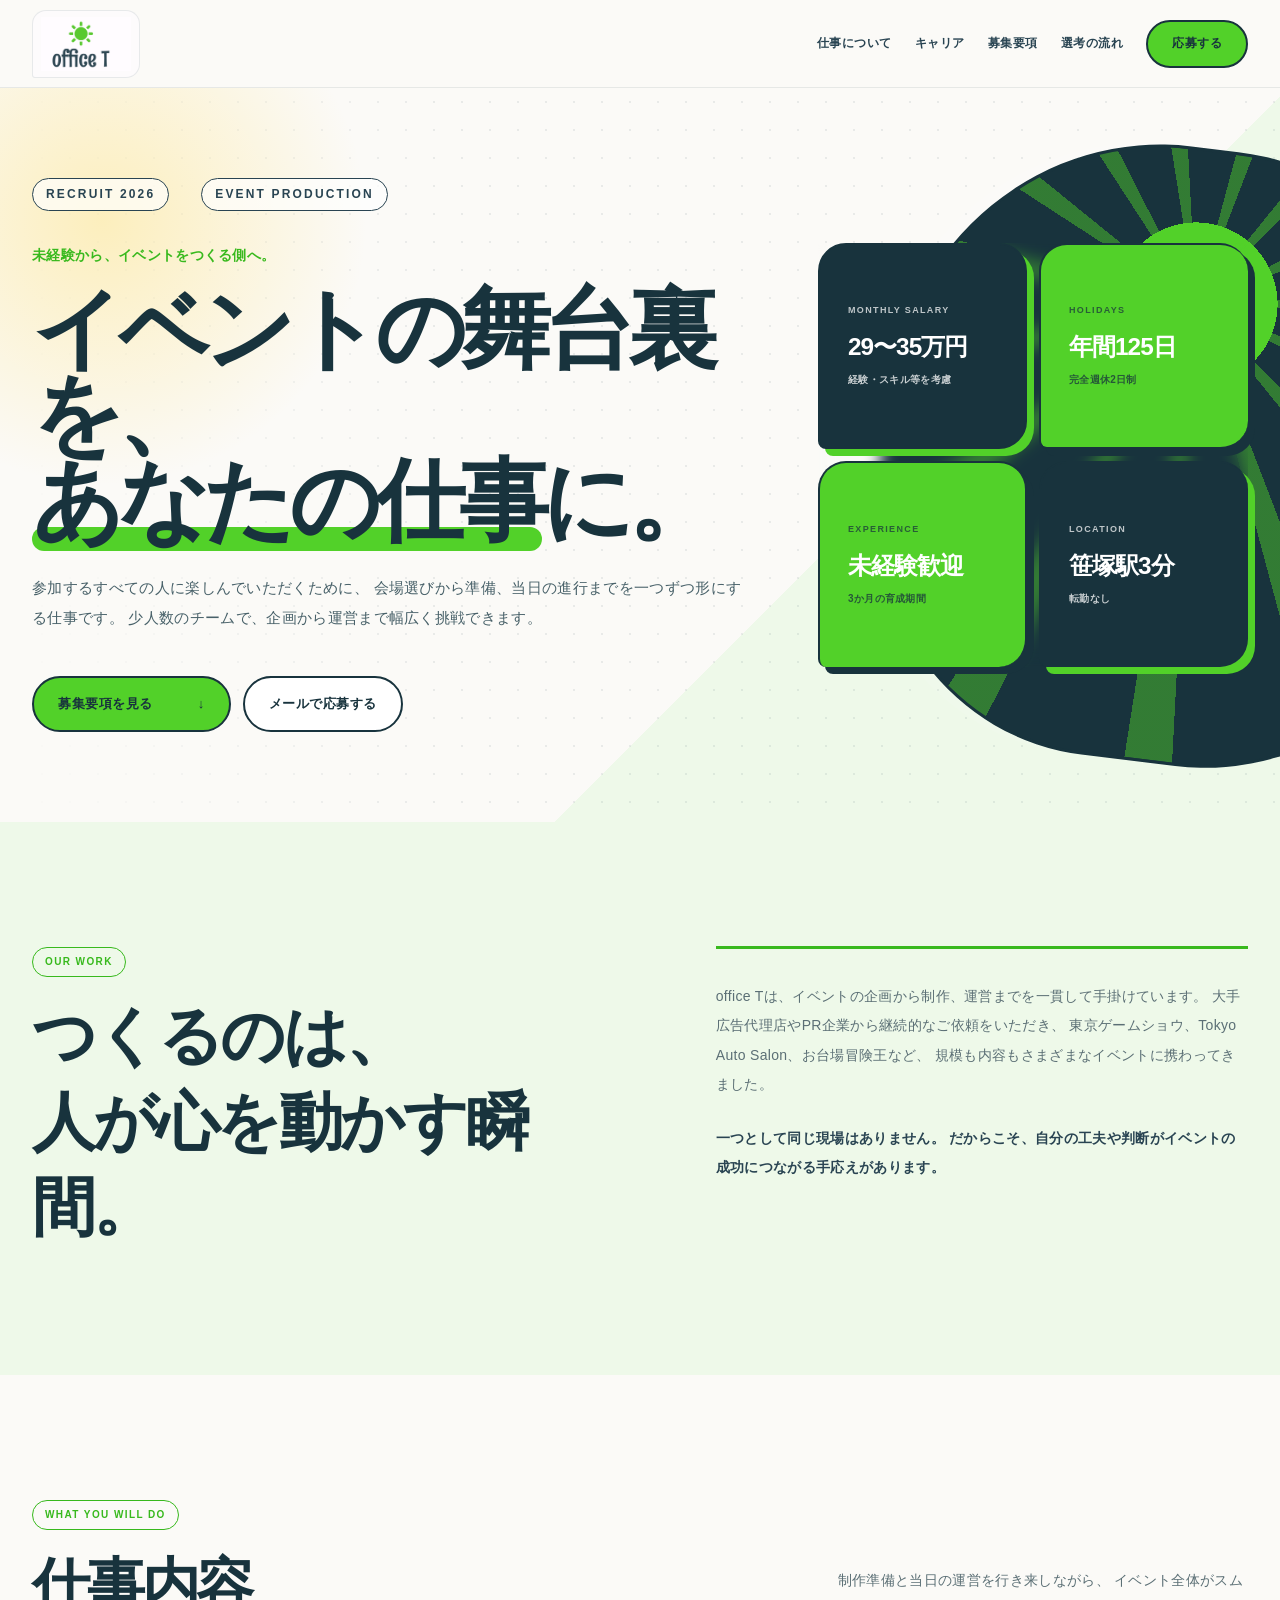
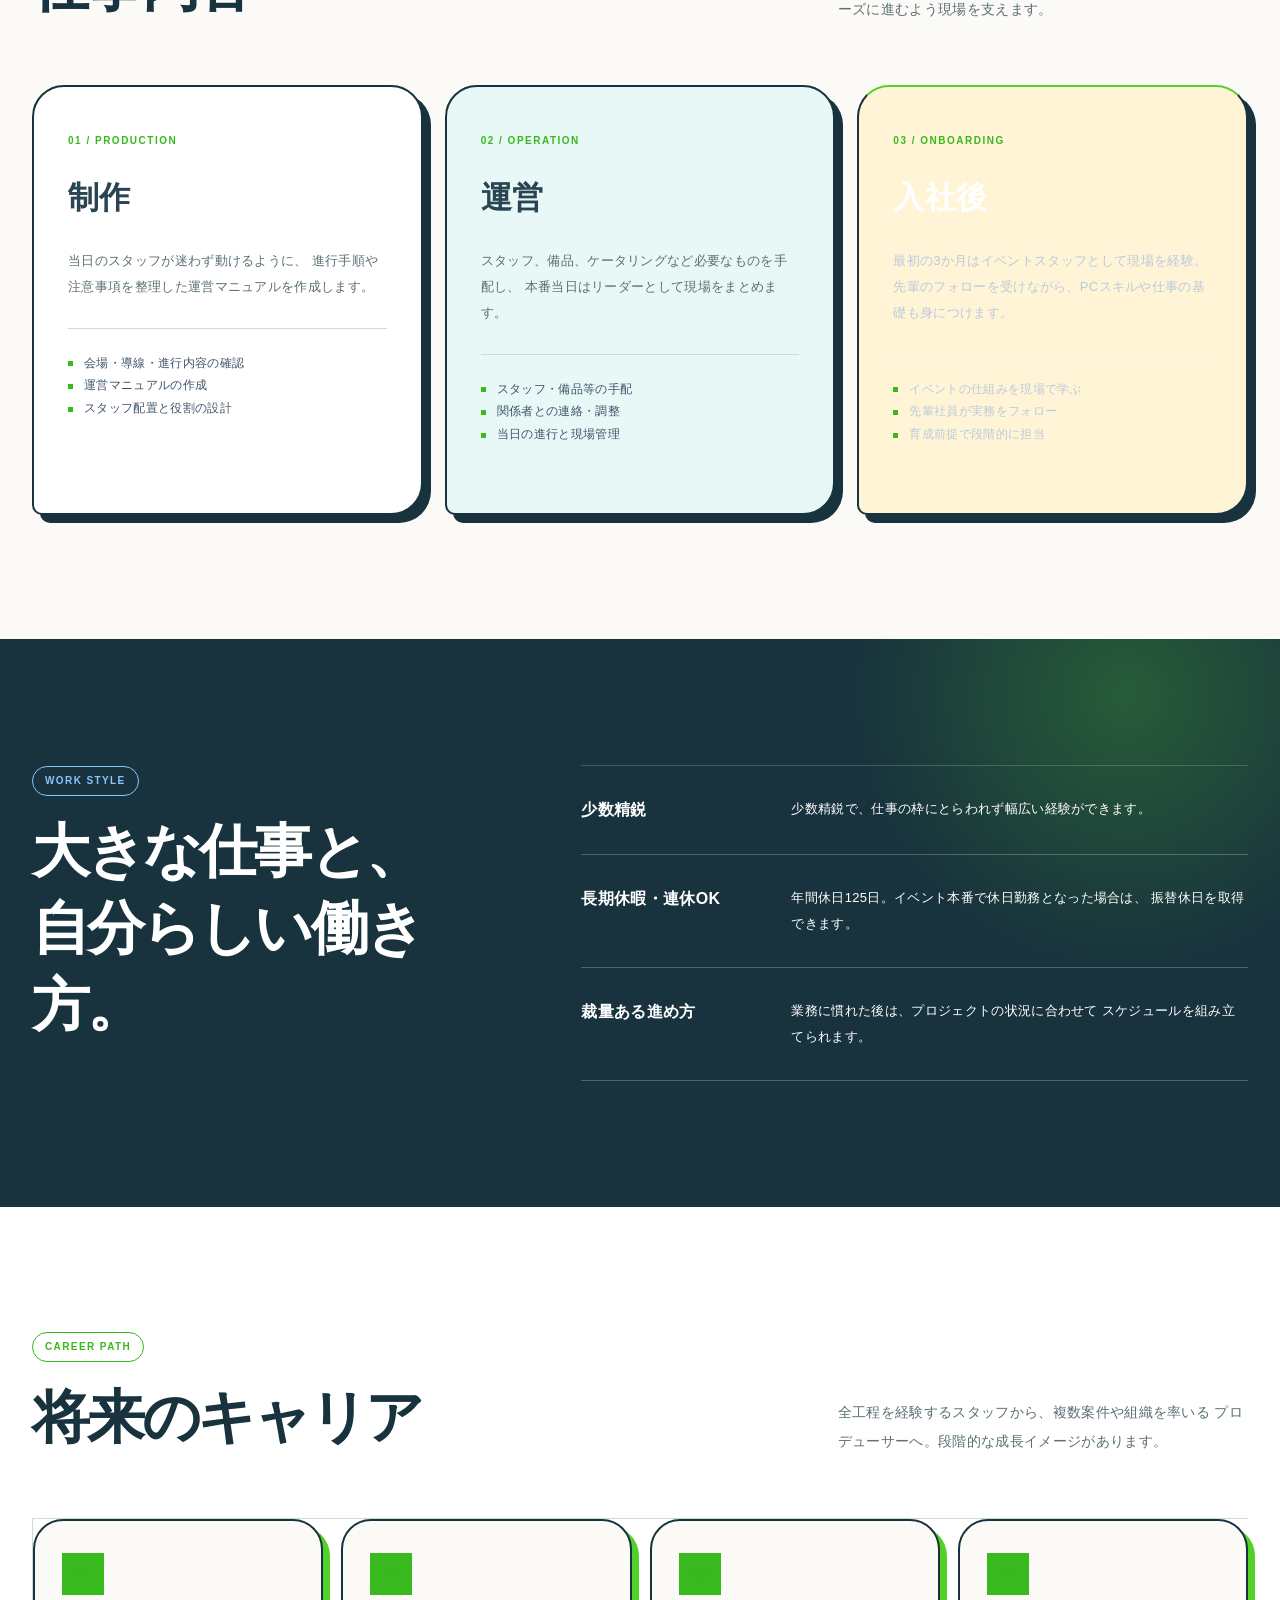
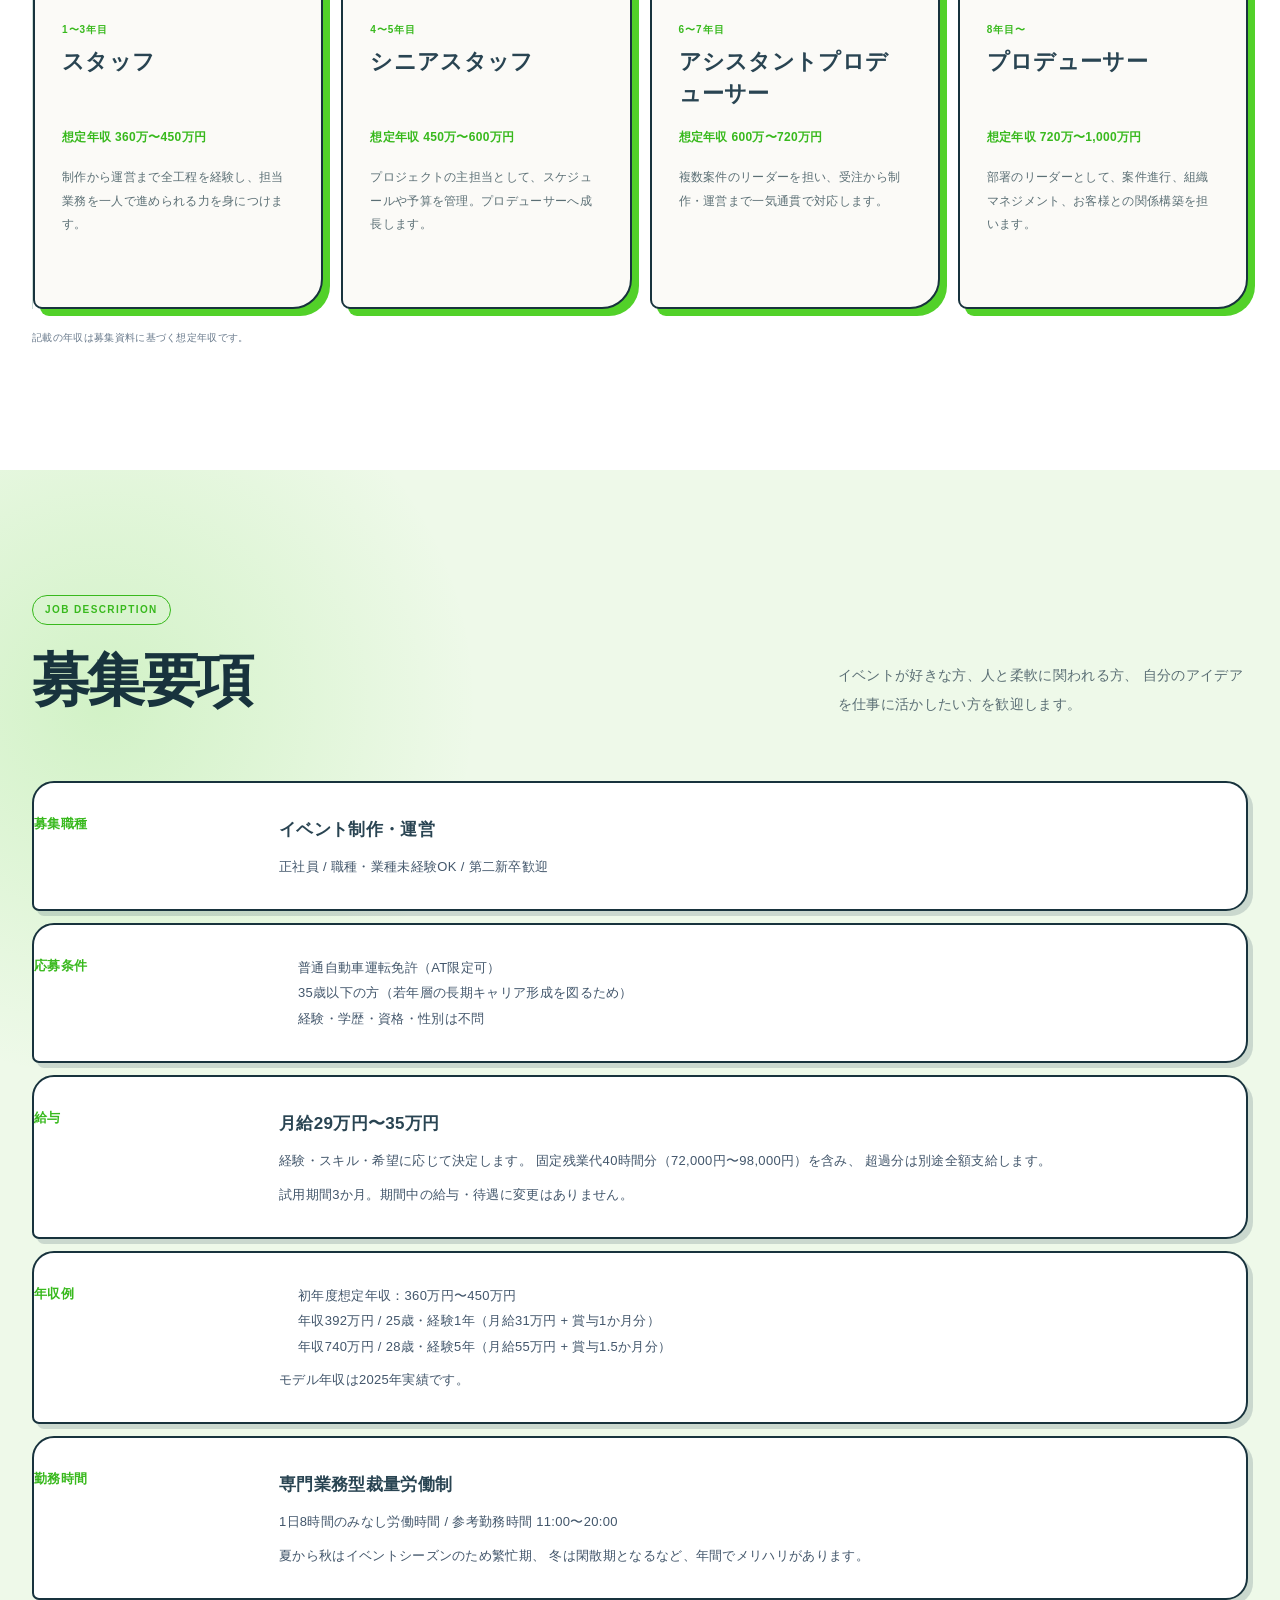
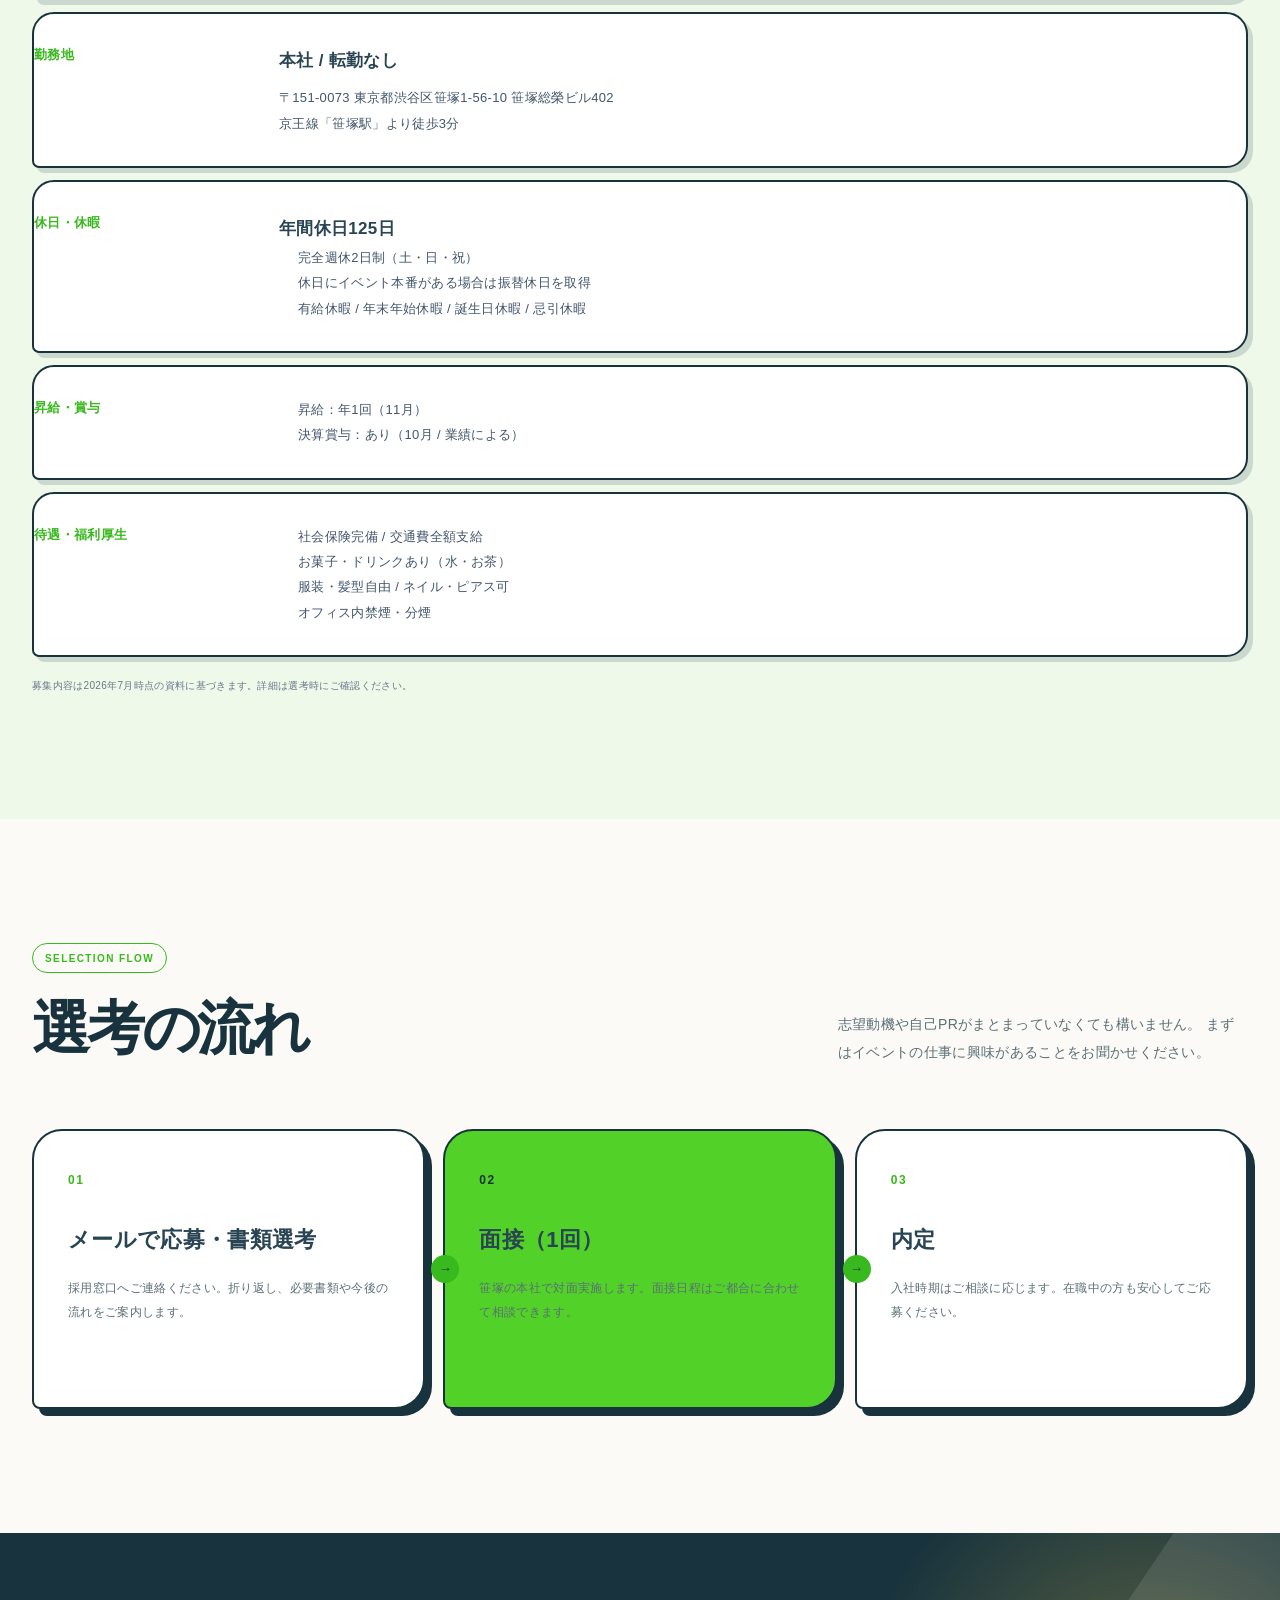
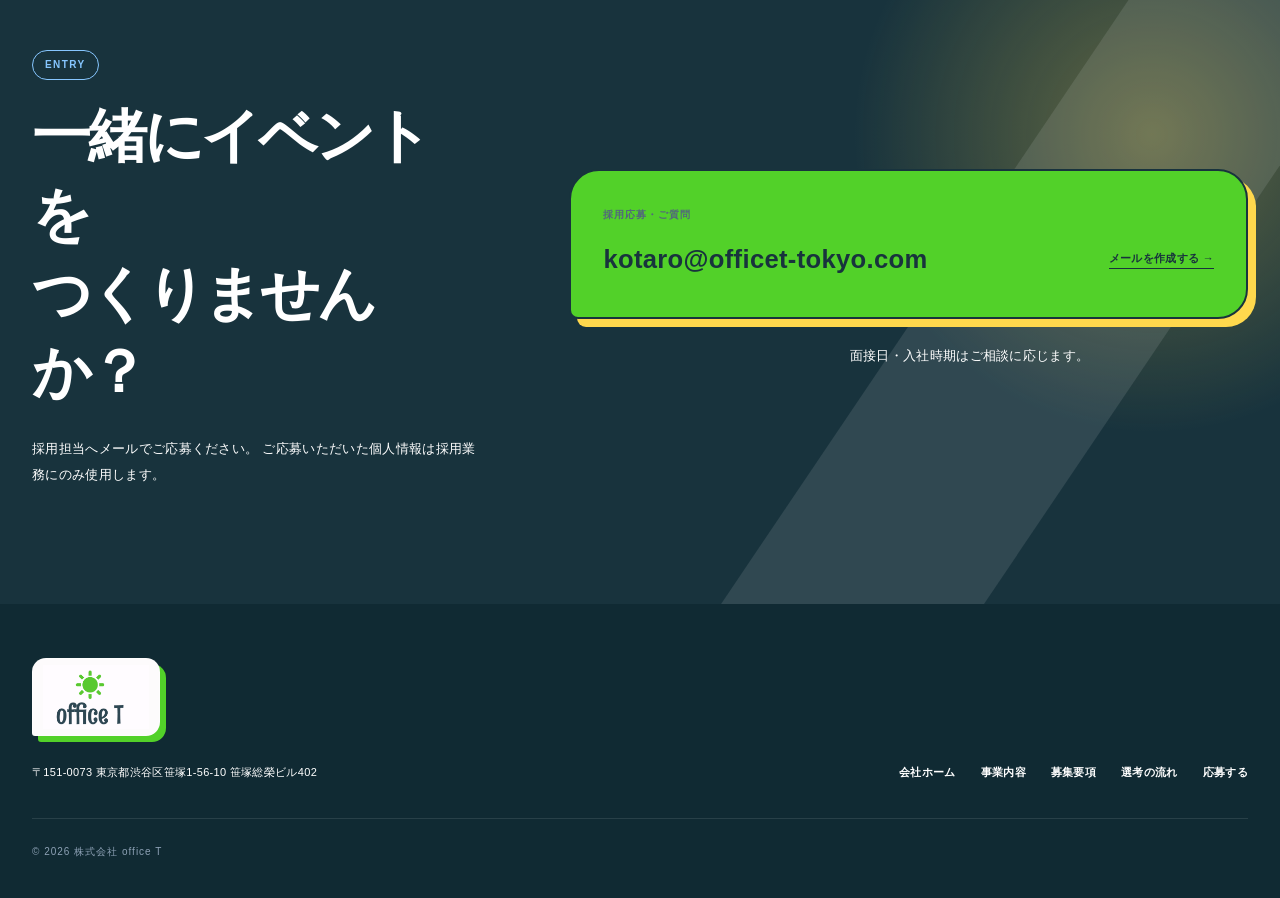
==== commit 812b3701: "Align recruitment page styling" ====
--- a/recruit/index.html
+++ b/recruit/index.html
@@ -1,2 +1,2 @@
-<!DOCTYPE html><html lang="ja"><head><meta charSet="utf-8"/><meta name="viewport" content="width=device-width, initial-scale=1"/><link rel="stylesheet" href="/assets/index-DQFU8xz9.css" data-rsc-css-href="/assets/index-DQFU8xz9.css" data-precedence="vite-rsc/importer-resources"/><title>採用情報｜株式会社 office T</title><meta name="description" content="株式会社 office Tの採用情報。未経験からイベント制作・運営に挑戦できる正社員募集です。仕事内容、給与、休日、福利厚生、選考の流れをご案内します。"/><meta name="robots" content="index, follow"/><meta property="og:title" content="イベントの舞台裏を、あなたの仕事に。｜株式会社 office T 採用情報"/><meta property="og:description" content="未経験歓迎。企画から当日の運営まで、有名イベントをつくる仕事に挑戦しませんか。"/><meta property="og:site_name" content="株式会社 office T"/><meta property="og:type" content="website"/><meta property="og:locale" content="ja_JP"/><meta property="og:image" content="https://officettokyo.com/recruit-og.png"/><meta property="og:image:width" content="1731"/><meta property="og:image:height" content="909"/><meta property="og:image:alt" content="office T RECRUIT イベントの舞台裏を、あなたの仕事に。"/><meta name="twitter:card" content="summary_large_image"/><meta name="twitter:title" content="イベントの舞台裏を、あなたの仕事に。｜株式会社 office T 採用情報"/><meta name="twitter:description" content="未経験歓迎。企画から当日の運営まで、有名イベントをつくる仕事に挑戦しませんか。"/><meta name="twitter:image" content="https://officettokyo.com/recruit-og.png"/>
+<!DOCTYPE html><html lang="ja"><head><meta charSet="utf-8"/><meta name="viewport" content="width=device-width, initial-scale=1"/><link rel="stylesheet" href="/assets/index-BtFDcs9_.css" data-rsc-css-href="/assets/index-BtFDcs9_.css" data-precedence="vite-rsc/importer-resources"/><title>採用情報｜株式会社 office T</title><meta name="description" content="株式会社 office Tの採用情報。未経験からイベント制作・運営に挑戦できる正社員募集です。仕事内容、給与、休日、福利厚生、選考の流れをご案内します。"/><meta name="robots" content="index, follow"/><meta property="og:title" content="イベントの舞台裏を、あなたの仕事に。｜株式会社 office T 採用情報"/><meta property="og:description" content="未経験歓迎。企画から当日の運営まで、有名イベントをつくる仕事に挑戦しませんか。"/><meta property="og:site_name" content="株式会社 office T"/><meta property="og:type" content="website"/><meta property="og:locale" content="ja_JP"/><meta property="og:image" content="https://officettokyo.com/recruit-og.png"/><meta property="og:image:width" content="1731"/><meta property="og:image:height" content="909"/><meta property="og:image:alt" content="office T RECRUIT イベントの舞台裏を、あなたの仕事に。"/><meta name="twitter:card" content="summary_large_image"/><meta name="twitter:title" content="イベントの舞台裏を、あなたの仕事に。｜株式会社 office T 採用情報"/><meta name="twitter:description" content="未経験歓迎。企画から当日の運営まで、有名イベントをつくる仕事に挑戦しませんか。"/><meta name="twitter:image" content="https://officettokyo.com/recruit-og.png"/>
 <link rel="canonical" href="https://officettokyo.com/recruit/"><meta property="og:url" content="https://officettokyo.com/recruit/"></head><body><a class="skip-link" href="#main">本文へ移動</a><header class="site-header"><div class="shell header-inner"><a href="/" class="brand" aria-label="株式会社 office T ホームへ"><span class="brand-logo-frame" aria-hidden="true"><img class="brand-logo" src="[data-uri]" alt="" width="832" height="503"/></span></a><nav class="desktop-nav" aria-label="採用ページナビゲーション"><a href="#work">仕事について</a><a href="#career">キャリア</a><a href="#conditions">募集要項</a><a href="#process">選考の流れ</a><a class="nav-contact" href="mailto:kotaro@officet-tokyo.com?subject=%E6%8E%A1%E7%94%A8%E5%BF%9C%E5%8B%9F%EF%BC%88%E3%82%A4%E3%83%99%E3%83%B3%E3%83%88%E5%88%B6%E4%BD%9C%E3%83%BB%E9%81%8B%E5%96%B6%EF%BC%89&amp;body=%E6%A0%AA%E5%BC%8F%E4%BC%9A%E7%A4%BE%20office%20T%20%E6%8E%A1%E7%94%A8%E3%81%94%E6%8B%85%E5%BD%93%E8%80%85%E6%A7%98%0A%0A%E3%82%A4%E3%83%99%E3%83%B3%E3%83%88%E5%88%B6%E4%BD%9C%E3%83%BB%E9%81%8B%E5%96%B6%E8%81%B7%E3%81%B8%E3%81%AE%E5%BF%9C%E5%8B%9F%E3%82%92%E5%B8%8C%E6%9C%9B%E3%81%97%E3%81%BE%E3%81%99%E3%80%82%0A%0A%E3%81%8A%E5%90%8D%E5%89%8D%EF%BC%9A%0A%E9%9B%BB%E8%A9%B1%E7%95%AA%E5%8F%B7%EF%BC%9A%0A%E7%8F%BE%E5%9C%A8%E3%81%AE%E3%81%94%E8%81%B7%E6%A5%AD%EF%BC%9A%0A%E9%9D%A2%E6%8E%A5%E5%B8%8C%E6%9C%9B%E6%99%82%E6%9C%9F%EF%BC%9A%0A%0A%E3%82%88%E3%82%8D%E3%81%97%E3%81%8F%E3%81%8A%E9%A1%98%E3%81%84%E3%81%84%E3%81%9F%E3%81%97%E3%81%BE%E3%81%99%E3%80%82">応募する</a></nav><details class="mobile-menu"><summary aria-label="メニューを開く"><span aria-hidden="true"></span></summary><nav aria-label="採用ページ モバイルナビゲーション"><a href="/">会社ホーム</a><a href="#work">仕事について</a><a href="#career">キャリア</a><a href="#conditions">募集要項</a><a href="#process">選考の流れ</a><a href="mailto:kotaro@officet-tokyo.com?subject=%E6%8E%A1%E7%94%A8%E5%BF%9C%E5%8B%9F%EF%BC%88%E3%82%A4%E3%83%99%E3%83%B3%E3%83%88%E5%88%B6%E4%BD%9C%E3%83%BB%E9%81%8B%E5%96%B6%EF%BC%89&amp;body=%E6%A0%AA%E5%BC%8F%E4%BC%9A%E7%A4%BE%20office%20T%20%E6%8E%A1%E7%94%A8%E3%81%94%E6%8B%85%E5%BD%93%E8%80%85%E6%A7%98%0A%0A%E3%82%A4%E3%83%99%E3%83%B3%E3%83%88%E5%88%B6%E4%BD%9C%E3%83%BB%E9%81%8B%E5%96%B6%E8%81%B7%E3%81%B8%E3%81%AE%E5%BF%9C%E5%8B%9F%E3%82%92%E5%B8%8C%E6%9C%9B%E3%81%97%E3%81%BE%E3%81%99%E3%80%82%0A%0A%E3%81%8A%E5%90%8D%E5%89%8D%EF%BC%9A%0A%E9%9B%BB%E8%A9%B1%E7%95%AA%E5%8F%B7%EF%BC%9A%0A%E7%8F%BE%E5%9C%A8%E3%81%AE%E3%81%94%E8%81%B7%E6%A5%AD%EF%BC%9A%0A%E9%9D%A2%E6%8E%A5%E5%B8%8C%E6%9C%9B%E6%99%82%E6%9C%9F%EF%BC%9A%0A%0A%E3%82%88%E3%82%8D%E3%81%97%E3%81%8F%E3%81%8A%E9%A1%98%E3%81%84%E3%81%84%E3%81%9F%E3%81%97%E3%81%BE%E3%81%99%E3%80%82">応募する</a></nav></details></div></header><main id="main"><section class="recruit-hero" aria-labelledby="recruit-title"><div class="recruit-hero-grid" aria-hidden="true"></div><div class="recruit-hero-beam" aria-hidden="true"></div><div class="shell recruit-hero-inner"><div class="recruit-hero-copy"><div class="hero-meta"><span>RECRUIT 2026</span><span>EVENT PRODUCTION</span></div><p class="recruit-opening">未経験から、イベントをつくる側へ。</p><h1 id="recruit-title">イベントの舞台裏を、<br/><em>あなたの仕事</em>に。</h1><p>参加するすべての人に楽しんでいただくために、 会場選びから準備、当日の進行までを一つずつ形にする仕事です。 少人数のチームで、企画から運営まで幅広く挑戦できます。</p><div class="hero-actions"><a class="button button-primary" href="#conditions">募集要項を見る <span aria-hidden="true">↓</span></a><a class="button button-secondary" href="mailto:kotaro@officet-tokyo.com?subject=%E6%8E%A1%E7%94%A8%E5%BF%9C%E5%8B%9F%EF%BC%88%E3%82%A4%E3%83%99%E3%83%B3%E3%83%88%E5%88%B6%E4%BD%9C%E3%83%BB%E9%81%8B%E5%96%B6%EF%BC%89&amp;body=%E6%A0%AA%E5%BC%8F%E4%BC%9A%E7%A4%BE%20office%20T%20%E6%8E%A1%E7%94%A8%E3%81%94%E6%8B%85%E5%BD%93%E8%80%85%E6%A7%98%0A%0A%E3%82%A4%E3%83%99%E3%83%B3%E3%83%88%E5%88%B6%E4%BD%9C%E3%83%BB%E9%81%8B%E5%96%B6%E8%81%B7%E3%81%B8%E3%81%AE%E5%BF%9C%E5%8B%9F%E3%82%92%E5%B8%8C%E6%9C%9B%E3%81%97%E3%81%BE%E3%81%99%E3%80%82%0A%0A%E3%81%8A%E5%90%8D%E5%89%8D%EF%BC%9A%0A%E9%9B%BB%E8%A9%B1%E7%95%AA%E5%8F%B7%EF%BC%9A%0A%E7%8F%BE%E5%9C%A8%E3%81%AE%E3%81%94%E8%81%B7%E6%A5%AD%EF%BC%9A%0A%E9%9D%A2%E6%8E%A5%E5%B8%8C%E6%9C%9B%E6%99%82%E6%9C%9F%EF%BC%9A%0A%0A%E3%82%88%E3%82%8D%E3%81%97%E3%81%8F%E3%81%8A%E9%A1%98%E3%81%84%E3%81%84%E3%81%9F%E3%81%97%E3%81%BE%E3%81%99%E3%80%82">メールで応募する</a></div></div><aside class="recruit-hero-facts" aria-label="募集のポイント"><div><small>MONTHLY SALARY</small><strong>29〜35万円</strong><span>経験・スキル等を考慮</span></div><div><small>HOLIDAYS</small><strong>年間125日</strong><span>完全週休2日制</span></div><div><small>EXPERIENCE</small><strong>未経験歓迎</strong><span>3か月の育成期間</span></div><div><small>LOCATION</small><strong>笹塚駅3分</strong><span>転勤なし</span></div></aside></div></section><section class="section recruit-message" aria-labelledby="recruit-message-title"><div class="shell recruit-message-grid"><div><span class="section-kicker">OUR WORK</span><h2 id="recruit-message-title">つくるのは、<br/>人が心を動かす瞬間。</h2></div><div class="recruit-message-copy"><p>office Tは、イベントの企画から制作、運営までを一貫して手掛けています。 大手広告代理店やPR企業から継続的なご依頼をいただき、 東京ゲームショウ、Tokyo Auto Salon、お台場冒険王など、 規模も内容もさまざまなイベントに携わってきました。</p><p>一つとして同じ現場はありません。 だからこそ、自分の工夫や判断がイベントの成功につながる手応えがあります。</p></div></div></section><section class="section recruit-work-section" id="work" aria-labelledby="work-title"><div class="shell"><div class="section-heading"><div><span class="section-kicker">WHAT YOU WILL DO</span><h2 id="work-title">仕事内容</h2></div><p>制作準備と当日の運営を行き来しながら、 イベント全体がスムーズに進むよう現場を支えます。</p></div><div class="recruit-work-grid"><article><span>01 / PRODUCTION</span><h3>制作</h3><p>当日のスタッフが迷わず動けるように、 進行手順や注意事項を整理した運営マニュアルを作成します。</p><ul><li>会場・導線・進行内容の確認</li><li>運営マニュアルの作成</li><li>スタッフ配置と役割の設計</li></ul></article><article><span>02 / OPERATION</span><h3>運営</h3><p>スタッフ、備品、ケータリングなど必要なものを手配し、 本番当日はリーダーとして現場をまとめます。</p><ul><li>スタッフ・備品等の手配</li><li>関係者との連絡・調整</li><li>当日の進行と現場管理</li></ul></article><article class="recruit-training-card"><span>03 / ONBOARDING</span><h3>入社後</h3><p>最初の3か月はイベントスタッフとして現場を経験。 先輩のフォローを受けながら、PCスキルや仕事の基礎も身につけます。</p><ul><li>イベントの仕組みを現場で学ぶ</li><li>先輩社員が実務をフォロー</li><li>育成前提で段階的に担当</li></ul></article></div></div></section><section class="recruit-balance-section" aria-labelledby="balance-title"><div class="shell recruit-balance-grid"><div class="recruit-balance-title"><span class="section-kicker light">WORK STYLE</span><h2 id="balance-title">大きな仕事と、<br/>自分らしい働き方。</h2></div><div class="recruit-balance-points"><article><strong>少数精鋭</strong><p>少数精鋭で、仕事の枠にとらわれず幅広い経験ができます。</p></article><article><strong>長期休暇・連休OK</strong><p>年間休日125日。イベント本番で休日勤務となった場合は、 振替休日を取得できます。</p></article><article><strong>裁量ある進め方</strong><p>業務に慣れた後は、プロジェクトの状況に合わせて スケジュールを組み立てられます。</p></article></div></div></section><section class="section recruit-career-section" id="career" aria-labelledby="career-title"><div class="shell"><div class="section-heading"><div><span class="section-kicker">CAREER PATH</span><h2 id="career-title">将来のキャリア</h2></div><p>全工程を経験するスタッフから、複数案件や組織を率いる プロデューサーへ。段階的な成長イメージがあります。</p></div><ol class="career-timeline"><li><span>01</span><div><small>1〜3年目</small><h3>スタッフ</h3><strong>想定年収 360万〜450万円</strong><p>制作から運営まで全工程を経験し、担当業務を一人で進められる力を身につけます。</p></div></li><li><span>02</span><div><small>4〜5年目</small><h3>シニアスタッフ</h3><strong>想定年収 450万〜600万円</strong><p>プロジェクトの主担当として、スケジュールや予算を管理。プロデューサーへ成長します。</p></div></li><li><span>03</span><div><small>6〜7年目</small><h3>アシスタントプロデューサー</h3><strong>想定年収 600万〜720万円</strong><p>複数案件のリーダーを担い、受注から制作・運営まで一気通貫で対応します。</p></div></li><li><span>04</span><div><small>8年目〜</small><h3>プロデューサー</h3><strong>想定年収 720万〜1,000万円</strong><p>部署のリーダーとして、案件進行、組織マネジメント、お客様との関係構築を担います。</p></div></li></ol><p class="recruit-data-note">記載の年収は募集資料に基づく想定年収です。</p></div></section><section class="section recruit-conditions-section" id="conditions" aria-labelledby="conditions-title"><div class="shell"><div class="section-heading"><div><span class="section-kicker">JOB DESCRIPTION</span><h2 id="conditions-title">募集要項</h2></div><p>イベントが好きな方、人と柔軟に関われる方、 自分のアイデアを仕事に活かしたい方を歓迎します。</p></div><dl class="recruit-conditions-table"><div><dt>募集職種</dt><dd><strong>イベント制作・運営</strong><p>正社員 / 職種・業種未経験OK / 第二新卒歓迎</p></dd></div><div><dt>応募条件</dt><dd><ul><li>普通自動車運転免許（AT限定可）</li><li>35歳以下の方（若年層の長期キャリア形成を図るため）</li><li>経験・学歴・資格・性別は不問</li></ul></dd></div><div><dt>給与</dt><dd><strong>月給29万円〜35万円</strong><p>経験・スキル・希望に応じて決定します。 固定残業代40時間分（72,000円〜98,000円）を含み、 超過分は別途全額支給します。</p><p>試用期間3か月。期間中の給与・待遇に変更はありません。</p></dd></div><div><dt>年収例</dt><dd><ul><li>初年度想定年収：360万円〜450万円</li><li>年収392万円 / 25歳・経験1年（月給31万円 + 賞与1か月分）</li><li>年収740万円 / 28歳・経験5年（月給55万円 + 賞与1.5か月分）</li></ul><p>モデル年収は2025年実績です。</p></dd></div><div><dt>勤務時間</dt><dd><strong>専門業務型裁量労働制</strong><p>1日8時間のみなし労働時間 / 参考勤務時間 11:00〜20:00</p><p>夏から秋はイベントシーズンのため繁忙期、 冬は閑散期となるなど、年間でメリハリがあります。</p></dd></div><div><dt>勤務地</dt><dd><strong>本社 / 転勤なし</strong><p>〒151-0073 東京都渋谷区笹塚1-56-10 笹塚総榮ビル402<br/>京王線「笹塚駅」より徒歩3分</p></dd></div><div><dt>休日・休暇</dt><dd><strong>年間休日125日</strong><ul><li>完全週休2日制（土・日・祝）</li><li>休日にイベント本番がある場合は振替休日を取得</li><li>有給休暇 / 年末年始休暇 / 誕生日休暇 / 忌引休暇</li></ul></dd></div><div><dt>昇給・賞与</dt><dd><ul><li>昇給：年1回（11月）</li><li>決算賞与：あり（10月 / 業績による）</li></ul></dd></div><div><dt>待遇・福利厚生</dt><dd><ul><li>社会保険完備 / 交通費全額支給</li><li>お菓子・ドリンクあり（水・お茶）</li><li>服装・髪型自由 / ネイル・ピアス可</li><li>オフィス内禁煙・分煙</li></ul></dd></div></dl><p class="recruit-data-note">募集内容は2026年7月時点の資料に基づきます。詳細は選考時にご確認ください。</p></div></section><section class="section recruit-process-section" id="process" aria-labelledby="process-title"><div class="shell"><div class="section-heading"><div><span class="section-kicker">SELECTION FLOW</span><h2 id="process-title">選考の流れ</h2></div><p>志望動機や自己PRがまとまっていなくても構いません。 まずはイベントの仕事に興味があることをお聞かせください。</p></div><ol class="recruit-process-list"><li><span>01</span><h3>メールで応募・書類選考</h3><p>採用窓口へご連絡ください。折り返し、必要書類や今後の流れをご案内します。</p></li><li><span>02</span><h3>面接（1回）</h3><p>笹塚の本社で対面実施します。面接日程はご都合に合わせて相談できます。</p></li><li><span>03</span><h3>内定</h3><p>入社時期はご相談に応じます。在職中の方も安心してご応募ください。</p></li></ol></div></section><section class="recruit-apply-section" aria-labelledby="apply-title"><div class="shell recruit-apply-inner"><div><span class="section-kicker light">ENTRY</span><h2 id="apply-title">一緒にイベントを<br/>つくりませんか？</h2><p>採用担当へメールでご応募ください。 ご応募いただいた個人情報は採用業務にのみ使用します。</p></div><div class="recruit-apply-action"><a href="mailto:kotaro@officet-tokyo.com?subject=%E6%8E%A1%E7%94%A8%E5%BF%9C%E5%8B%9F%EF%BC%88%E3%82%A4%E3%83%99%E3%83%B3%E3%83%88%E5%88%B6%E4%BD%9C%E3%83%BB%E9%81%8B%E5%96%B6%EF%BC%89&amp;body=%E6%A0%AA%E5%BC%8F%E4%BC%9A%E7%A4%BE%20office%20T%20%E6%8E%A1%E7%94%A8%E3%81%94%E6%8B%85%E5%BD%93%E8%80%85%E6%A7%98%0A%0A%E3%82%A4%E3%83%99%E3%83%B3%E3%83%88%E5%88%B6%E4%BD%9C%E3%83%BB%E9%81%8B%E5%96%B6%E8%81%B7%E3%81%B8%E3%81%AE%E5%BF%9C%E5%8B%9F%E3%82%92%E5%B8%8C%E6%9C%9B%E3%81%97%E3%81%BE%E3%81%99%E3%80%82%0A%0A%E3%81%8A%E5%90%8D%E5%89%8D%EF%BC%9A%0A%E9%9B%BB%E8%A9%B1%E7%95%AA%E5%8F%B7%EF%BC%9A%0A%E7%8F%BE%E5%9C%A8%E3%81%AE%E3%81%94%E8%81%B7%E6%A5%AD%EF%BC%9A%0A%E9%9D%A2%E6%8E%A5%E5%B8%8C%E6%9C%9B%E6%99%82%E6%9C%9F%EF%BC%9A%0A%0A%E3%82%88%E3%82%8D%E3%81%97%E3%81%8F%E3%81%8A%E9%A1%98%E3%81%84%E3%81%84%E3%81%9F%E3%81%97%E3%81%BE%E3%81%99%E3%80%82"><small>採用応募・ご質問</small><strong>kotaro@officet-tokyo.com</strong><span>メールを作成する →</span></a><p>面接日・入社時期はご相談に応じます。</p></div></div></section></main><footer class="site-footer"><div class="shell footer-inner"><div><a href="/" class="brand footer-brand" aria-label="株式会社 office T ホームへ"><span class="brand-logo-frame" aria-hidden="true"><img class="brand-logo" src="[data-uri]" alt="" width="832" height="503"/></span></a><address>〒151-0073 東京都渋谷区笹塚1-56-10 笹塚総榮ビル402</address></div><div class="footer-links"><a href="/">会社ホーム</a><a href="/#business">事業内容</a><a href="#conditions">募集要項</a><a href="#process">選考の流れ</a><a href="mailto:kotaro@officet-tokyo.com?subject=%E6%8E%A1%E7%94%A8%E5%BF%9C%E5%8B%9F%EF%BC%88%E3%82%A4%E3%83%99%E3%83%B3%E3%83%88%E5%88%B6%E4%BD%9C%E3%83%BB%E9%81%8B%E5%96%B6%EF%BC%89&amp;body=%E6%A0%AA%E5%BC%8F%E4%BC%9A%E7%A4%BE%20office%20T%20%E6%8E%A1%E7%94%A8%E3%81%94%E6%8B%85%E5%BD%93%E8%80%85%E6%A7%98%0A%0A%E3%82%A4%E3%83%99%E3%83%B3%E3%83%88%E5%88%B6%E4%BD%9C%E3%83%BB%E9%81%8B%E5%96%B6%E8%81%B7%E3%81%B8%E3%81%AE%E5%BF%9C%E5%8B%9F%E3%82%92%E5%B8%8C%E6%9C%9B%E3%81%97%E3%81%BE%E3%81%99%E3%80%82%0A%0A%E3%81%8A%E5%90%8D%E5%89%8D%EF%BC%9A%0A%E9%9B%BB%E8%A9%B1%E7%95%AA%E5%8F%B7%EF%BC%9A%0A%E7%8F%BE%E5%9C%A8%E3%81%AE%E3%81%94%E8%81%B7%E6%A5%AD%EF%BC%9A%0A%E9%9D%A2%E6%8E%A5%E5%B8%8C%E6%9C%9B%E6%99%82%E6%9C%9F%EF%BC%9A%0A%0A%E3%82%88%E3%82%8D%E3%81%97%E3%81%8F%E3%81%8A%E9%A1%98%E3%81%84%E3%81%84%E3%81%9F%E3%81%97%E3%81%BE%E3%81%99%E3%80%82">応募する</a></div><small class="copyright">© 2026 株式会社 office T</small></div></footer><a class="recruit-mobile-entry" href="mailto:kotaro@officet-tokyo.com?subject=%E6%8E%A1%E7%94%A8%E5%BF%9C%E5%8B%9F%EF%BC%88%E3%82%A4%E3%83%99%E3%83%B3%E3%83%88%E5%88%B6%E4%BD%9C%E3%83%BB%E9%81%8B%E5%96%B6%EF%BC%89&amp;body=%E6%A0%AA%E5%BC%8F%E4%BC%9A%E7%A4%BE%20office%20T%20%E6%8E%A1%E7%94%A8%E3%81%94%E6%8B%85%E5%BD%93%E8%80%85%E6%A7%98%0A%0A%E3%82%A4%E3%83%99%E3%83%B3%E3%83%88%E5%88%B6%E4%BD%9C%E3%83%BB%E9%81%8B%E5%96%B6%E8%81%B7%E3%81%B8%E3%81%AE%E5%BF%9C%E5%8B%9F%E3%82%92%E5%B8%8C%E6%9C%9B%E3%81%97%E3%81%BE%E3%81%99%E3%80%82%0A%0A%E3%81%8A%E5%90%8D%E5%89%8D%EF%BC%9A%0A%E9%9B%BB%E8%A9%B1%E7%95%AA%E5%8F%B7%EF%BC%9A%0A%E7%8F%BE%E5%9C%A8%E3%81%AE%E3%81%94%E8%81%B7%E6%A5%AD%EF%BC%9A%0A%E9%9D%A2%E6%8E%A5%E5%B8%8C%E6%9C%9B%E6%99%82%E6%9C%9F%EF%BC%9A%0A%0A%E3%82%88%E3%82%8D%E3%81%97%E3%81%8F%E3%81%8A%E9%A1%98%E3%81%84%E3%81%84%E3%81%9F%E3%81%97%E3%81%BE%E3%81%99%E3%80%82"><small>イベント制作・運営</small><strong>メールで応募する</strong></a></body></html>
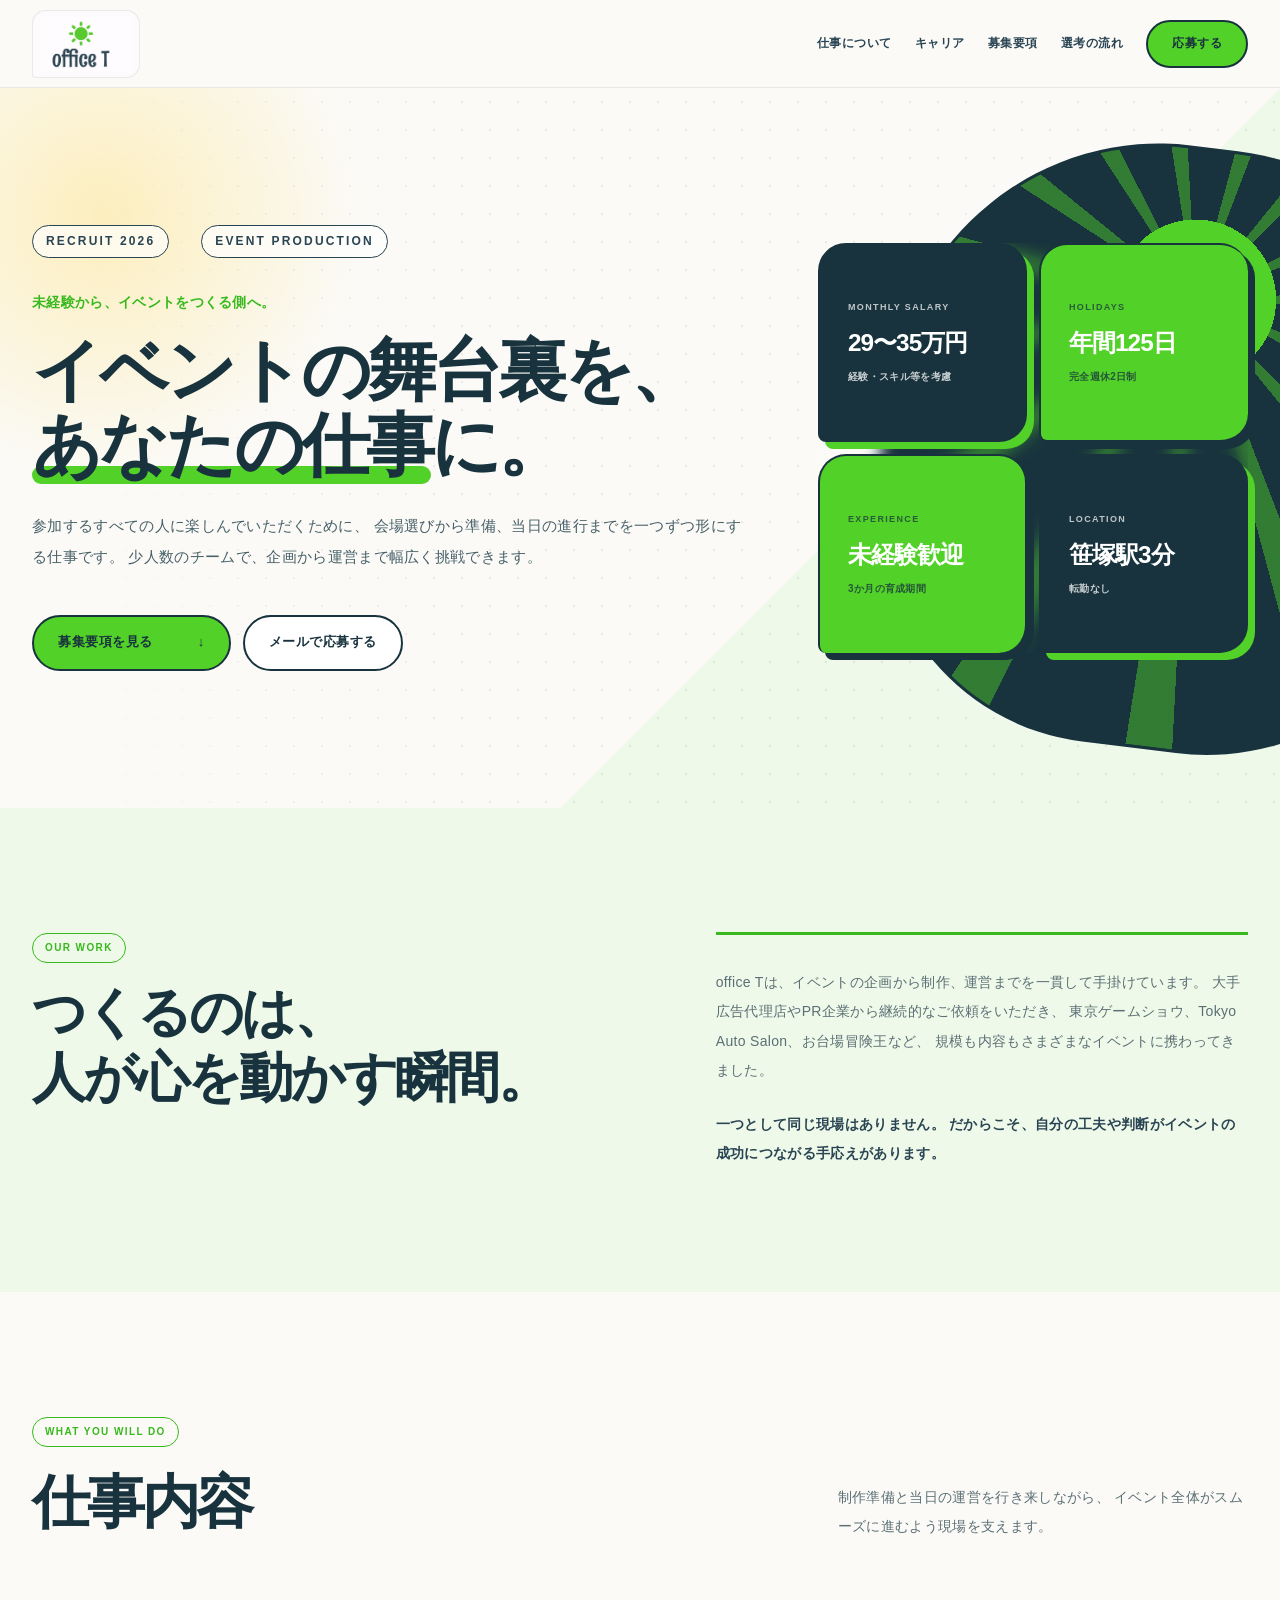
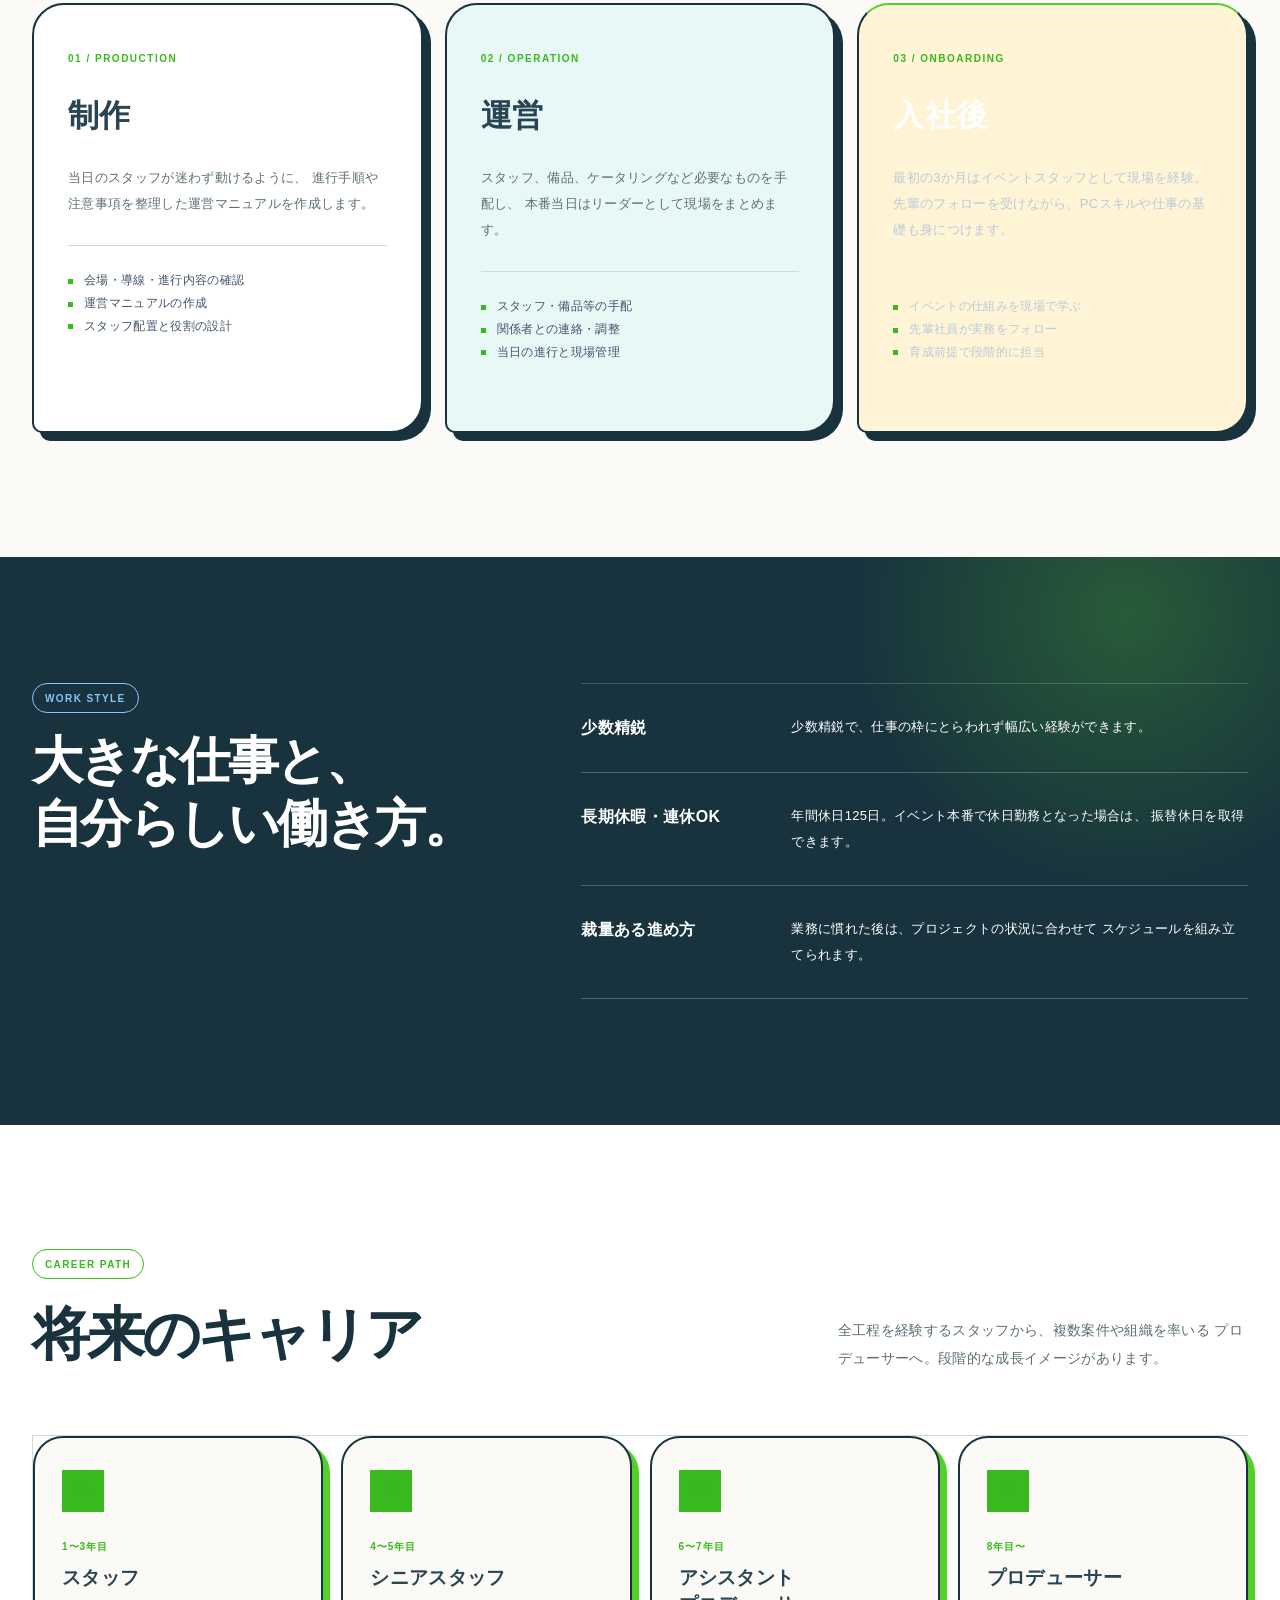
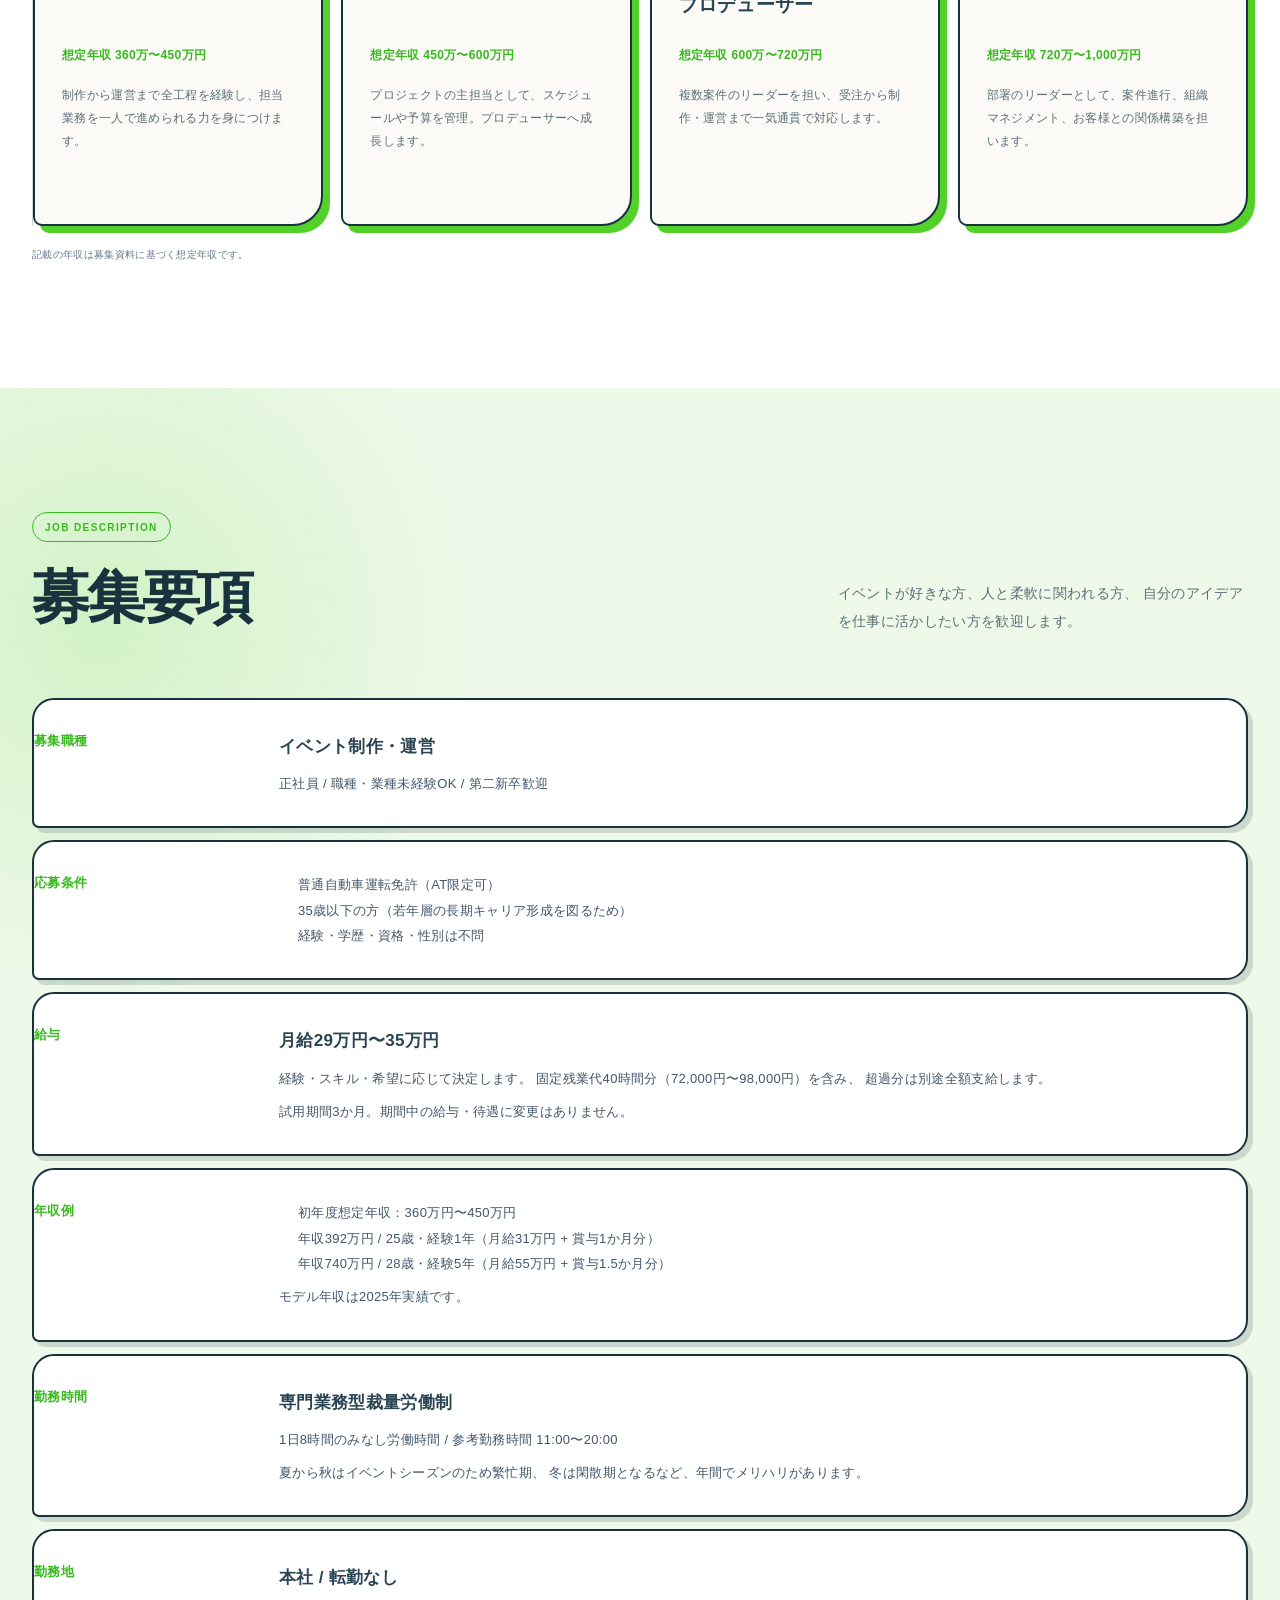
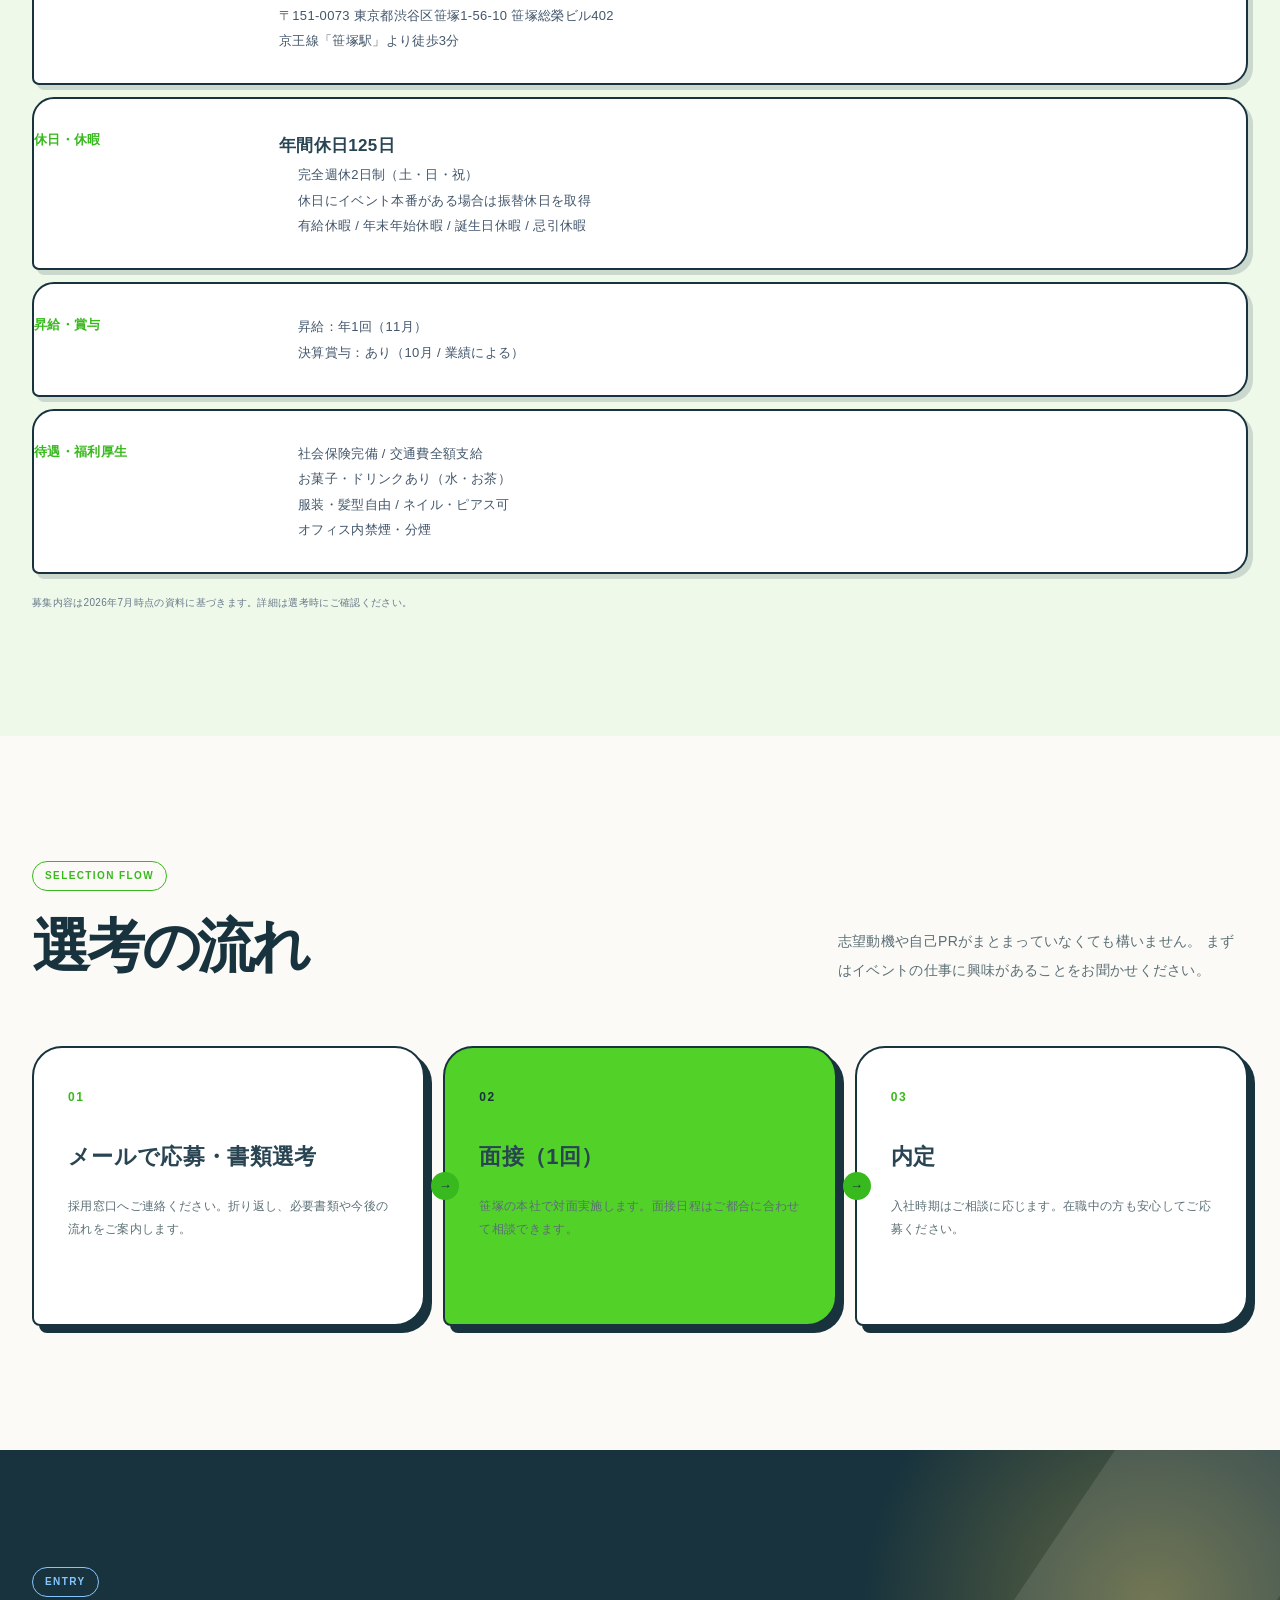
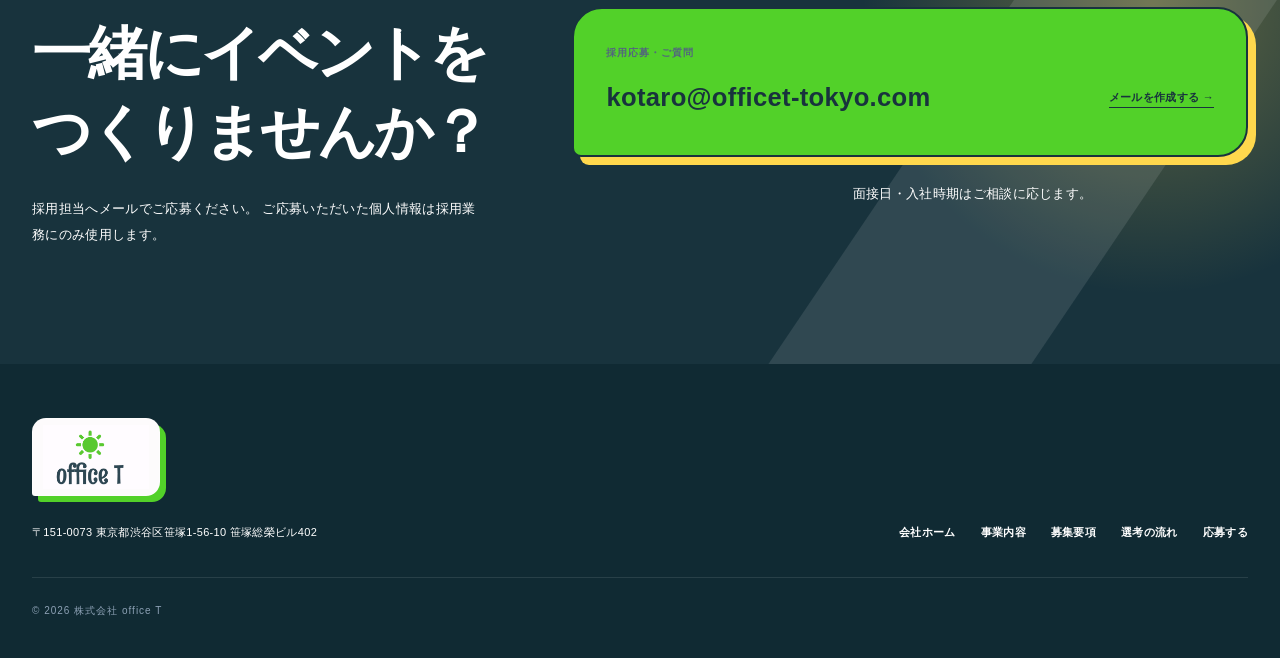
==== commit baeac916: "Fix recruitment page Japanese line breaks" ====
--- a/recruit/index.html
+++ b/recruit/index.html
@@ -1,2 +1,2 @@
 <!DOCTYPE html><html lang="ja"><head><meta charSet="utf-8"/><meta name="viewport" content="width=device-width, initial-scale=1"/><link rel="stylesheet" href="/assets/index-BtFDcs9_.css" data-rsc-css-href="/assets/index-BtFDcs9_.css" data-precedence="vite-rsc/importer-resources"/><title>採用情報｜株式会社 office T</title><meta name="description" content="株式会社 office Tの採用情報。未経験からイベント制作・運営に挑戦できる正社員募集です。仕事内容、給与、休日、福利厚生、選考の流れをご案内します。"/><meta name="robots" content="index, follow"/><meta property="og:title" content="イベントの舞台裏を、あなたの仕事に。｜株式会社 office T 採用情報"/><meta property="og:description" content="未経験歓迎。企画から当日の運営まで、有名イベントをつくる仕事に挑戦しませんか。"/><meta property="og:site_name" content="株式会社 office T"/><meta property="og:type" content="website"/><meta property="og:locale" content="ja_JP"/><meta property="og:image" content="https://officettokyo.com/recruit-og.png"/><meta property="og:image:width" content="1731"/><meta property="og:image:height" content="909"/><meta property="og:image:alt" content="office T RECRUIT イベントの舞台裏を、あなたの仕事に。"/><meta name="twitter:card" content="summary_large_image"/><meta name="twitter:title" content="イベントの舞台裏を、あなたの仕事に。｜株式会社 office T 採用情報"/><meta name="twitter:description" content="未経験歓迎。企画から当日の運営まで、有名イベントをつくる仕事に挑戦しませんか。"/><meta name="twitter:image" content="https://officettokyo.com/recruit-og.png"/>
-<link rel="canonical" href="https://officettokyo.com/recruit/"><meta property="og:url" content="https://officettokyo.com/recruit/"></head><body><a class="skip-link" href="#main">本文へ移動</a><header class="site-header"><div class="shell header-inner"><a href="/" class="brand" aria-label="株式会社 office T ホームへ"><span class="brand-logo-frame" aria-hidden="true"><img class="brand-logo" src="[data-uri]" alt="" width="832" height="503"/></span></a><nav class="desktop-nav" aria-label="採用ページナビゲーション"><a href="#work">仕事について</a><a href="#career">キャリア</a><a href="#conditions">募集要項</a><a href="#process">選考の流れ</a><a class="nav-contact" href="mailto:kotaro@officet-tokyo.com?subject=%E6%8E%A1%E7%94%A8%E5%BF%9C%E5%8B%9F%EF%BC%88%E3%82%A4%E3%83%99%E3%83%B3%E3%83%88%E5%88%B6%E4%BD%9C%E3%83%BB%E9%81%8B%E5%96%B6%EF%BC%89&amp;body=%E6%A0%AA%E5%BC%8F%E4%BC%9A%E7%A4%BE%20office%20T%20%E6%8E%A1%E7%94%A8%E3%81%94%E6%8B%85%E5%BD%93%E8%80%85%E6%A7%98%0A%0A%E3%82%A4%E3%83%99%E3%83%B3%E3%83%88%E5%88%B6%E4%BD%9C%E3%83%BB%E9%81%8B%E5%96%B6%E8%81%B7%E3%81%B8%E3%81%AE%E5%BF%9C%E5%8B%9F%E3%82%92%E5%B8%8C%E6%9C%9B%E3%81%97%E3%81%BE%E3%81%99%E3%80%82%0A%0A%E3%81%8A%E5%90%8D%E5%89%8D%EF%BC%9A%0A%E9%9B%BB%E8%A9%B1%E7%95%AA%E5%8F%B7%EF%BC%9A%0A%E7%8F%BE%E5%9C%A8%E3%81%AE%E3%81%94%E8%81%B7%E6%A5%AD%EF%BC%9A%0A%E9%9D%A2%E6%8E%A5%E5%B8%8C%E6%9C%9B%E6%99%82%E6%9C%9F%EF%BC%9A%0A%0A%E3%82%88%E3%82%8D%E3%81%97%E3%81%8F%E3%81%8A%E9%A1%98%E3%81%84%E3%81%84%E3%81%9F%E3%81%97%E3%81%BE%E3%81%99%E3%80%82">応募する</a></nav><details class="mobile-menu"><summary aria-label="メニューを開く"><span aria-hidden="true"></span></summary><nav aria-label="採用ページ モバイルナビゲーション"><a href="/">会社ホーム</a><a href="#work">仕事について</a><a href="#career">キャリア</a><a href="#conditions">募集要項</a><a href="#process">選考の流れ</a><a href="mailto:kotaro@officet-tokyo.com?subject=%E6%8E%A1%E7%94%A8%E5%BF%9C%E5%8B%9F%EF%BC%88%E3%82%A4%E3%83%99%E3%83%B3%E3%83%88%E5%88%B6%E4%BD%9C%E3%83%BB%E9%81%8B%E5%96%B6%EF%BC%89&amp;body=%E6%A0%AA%E5%BC%8F%E4%BC%9A%E7%A4%BE%20office%20T%20%E6%8E%A1%E7%94%A8%E3%81%94%E6%8B%85%E5%BD%93%E8%80%85%E6%A7%98%0A%0A%E3%82%A4%E3%83%99%E3%83%B3%E3%83%88%E5%88%B6%E4%BD%9C%E3%83%BB%E9%81%8B%E5%96%B6%E8%81%B7%E3%81%B8%E3%81%AE%E5%BF%9C%E5%8B%9F%E3%82%92%E5%B8%8C%E6%9C%9B%E3%81%97%E3%81%BE%E3%81%99%E3%80%82%0A%0A%E3%81%8A%E5%90%8D%E5%89%8D%EF%BC%9A%0A%E9%9B%BB%E8%A9%B1%E7%95%AA%E5%8F%B7%EF%BC%9A%0A%E7%8F%BE%E5%9C%A8%E3%81%AE%E3%81%94%E8%81%B7%E6%A5%AD%EF%BC%9A%0A%E9%9D%A2%E6%8E%A5%E5%B8%8C%E6%9C%9B%E6%99%82%E6%9C%9F%EF%BC%9A%0A%0A%E3%82%88%E3%82%8D%E3%81%97%E3%81%8F%E3%81%8A%E9%A1%98%E3%81%84%E3%81%84%E3%81%9F%E3%81%97%E3%81%BE%E3%81%99%E3%80%82">応募する</a></nav></details></div></header><main id="main"><section class="recruit-hero" aria-labelledby="recruit-title"><div class="recruit-hero-grid" aria-hidden="true"></div><div class="recruit-hero-beam" aria-hidden="true"></div><div class="shell recruit-hero-inner"><div class="recruit-hero-copy"><div class="hero-meta"><span>RECRUIT 2026</span><span>EVENT PRODUCTION</span></div><p class="recruit-opening">未経験から、イベントをつくる側へ。</p><h1 id="recruit-title">イベントの舞台裏を、<br/><em>あなたの仕事</em>に。</h1><p>参加するすべての人に楽しんでいただくために、 会場選びから準備、当日の進行までを一つずつ形にする仕事です。 少人数のチームで、企画から運営まで幅広く挑戦できます。</p><div class="hero-actions"><a class="button button-primary" href="#conditions">募集要項を見る <span aria-hidden="true">↓</span></a><a class="button button-secondary" href="mailto:kotaro@officet-tokyo.com?subject=%E6%8E%A1%E7%94%A8%E5%BF%9C%E5%8B%9F%EF%BC%88%E3%82%A4%E3%83%99%E3%83%B3%E3%83%88%E5%88%B6%E4%BD%9C%E3%83%BB%E9%81%8B%E5%96%B6%EF%BC%89&amp;body=%E6%A0%AA%E5%BC%8F%E4%BC%9A%E7%A4%BE%20office%20T%20%E6%8E%A1%E7%94%A8%E3%81%94%E6%8B%85%E5%BD%93%E8%80%85%E6%A7%98%0A%0A%E3%82%A4%E3%83%99%E3%83%B3%E3%83%88%E5%88%B6%E4%BD%9C%E3%83%BB%E9%81%8B%E5%96%B6%E8%81%B7%E3%81%B8%E3%81%AE%E5%BF%9C%E5%8B%9F%E3%82%92%E5%B8%8C%E6%9C%9B%E3%81%97%E3%81%BE%E3%81%99%E3%80%82%0A%0A%E3%81%8A%E5%90%8D%E5%89%8D%EF%BC%9A%0A%E9%9B%BB%E8%A9%B1%E7%95%AA%E5%8F%B7%EF%BC%9A%0A%E7%8F%BE%E5%9C%A8%E3%81%AE%E3%81%94%E8%81%B7%E6%A5%AD%EF%BC%9A%0A%E9%9D%A2%E6%8E%A5%E5%B8%8C%E6%9C%9B%E6%99%82%E6%9C%9F%EF%BC%9A%0A%0A%E3%82%88%E3%82%8D%E3%81%97%E3%81%8F%E3%81%8A%E9%A1%98%E3%81%84%E3%81%84%E3%81%9F%E3%81%97%E3%81%BE%E3%81%99%E3%80%82">メールで応募する</a></div></div><aside class="recruit-hero-facts" aria-label="募集のポイント"><div><small>MONTHLY SALARY</small><strong>29〜35万円</strong><span>経験・スキル等を考慮</span></div><div><small>HOLIDAYS</small><strong>年間125日</strong><span>完全週休2日制</span></div><div><small>EXPERIENCE</small><strong>未経験歓迎</strong><span>3か月の育成期間</span></div><div><small>LOCATION</small><strong>笹塚駅3分</strong><span>転勤なし</span></div></aside></div></section><section class="section recruit-message" aria-labelledby="recruit-message-title"><div class="shell recruit-message-grid"><div><span class="section-kicker">OUR WORK</span><h2 id="recruit-message-title">つくるのは、<br/>人が心を動かす瞬間。</h2></div><div class="recruit-message-copy"><p>office Tは、イベントの企画から制作、運営までを一貫して手掛けています。 大手広告代理店やPR企業から継続的なご依頼をいただき、 東京ゲームショウ、Tokyo Auto Salon、お台場冒険王など、 規模も内容もさまざまなイベントに携わってきました。</p><p>一つとして同じ現場はありません。 だからこそ、自分の工夫や判断がイベントの成功につながる手応えがあります。</p></div></div></section><section class="section recruit-work-section" id="work" aria-labelledby="work-title"><div class="shell"><div class="section-heading"><div><span class="section-kicker">WHAT YOU WILL DO</span><h2 id="work-title">仕事内容</h2></div><p>制作準備と当日の運営を行き来しながら、 イベント全体がスムーズに進むよう現場を支えます。</p></div><div class="recruit-work-grid"><article><span>01 / PRODUCTION</span><h3>制作</h3><p>当日のスタッフが迷わず動けるように、 進行手順や注意事項を整理した運営マニュアルを作成します。</p><ul><li>会場・導線・進行内容の確認</li><li>運営マニュアルの作成</li><li>スタッフ配置と役割の設計</li></ul></article><article><span>02 / OPERATION</span><h3>運営</h3><p>スタッフ、備品、ケータリングなど必要なものを手配し、 本番当日はリーダーとして現場をまとめます。</p><ul><li>スタッフ・備品等の手配</li><li>関係者との連絡・調整</li><li>当日の進行と現場管理</li></ul></article><article class="recruit-training-card"><span>03 / ONBOARDING</span><h3>入社後</h3><p>最初の3か月はイベントスタッフとして現場を経験。 先輩のフォローを受けながら、PCスキルや仕事の基礎も身につけます。</p><ul><li>イベントの仕組みを現場で学ぶ</li><li>先輩社員が実務をフォロー</li><li>育成前提で段階的に担当</li></ul></article></div></div></section><section class="recruit-balance-section" aria-labelledby="balance-title"><div class="shell recruit-balance-grid"><div class="recruit-balance-title"><span class="section-kicker light">WORK STYLE</span><h2 id="balance-title">大きな仕事と、<br/>自分らしい働き方。</h2></div><div class="recruit-balance-points"><article><strong>少数精鋭</strong><p>少数精鋭で、仕事の枠にとらわれず幅広い経験ができます。</p></article><article><strong>長期休暇・連休OK</strong><p>年間休日125日。イベント本番で休日勤務となった場合は、 振替休日を取得できます。</p></article><article><strong>裁量ある進め方</strong><p>業務に慣れた後は、プロジェクトの状況に合わせて スケジュールを組み立てられます。</p></article></div></div></section><section class="section recruit-career-section" id="career" aria-labelledby="career-title"><div class="shell"><div class="section-heading"><div><span class="section-kicker">CAREER PATH</span><h2 id="career-title">将来のキャリア</h2></div><p>全工程を経験するスタッフから、複数案件や組織を率いる プロデューサーへ。段階的な成長イメージがあります。</p></div><ol class="career-timeline"><li><span>01</span><div><small>1〜3年目</small><h3>スタッフ</h3><strong>想定年収 360万〜450万円</strong><p>制作から運営まで全工程を経験し、担当業務を一人で進められる力を身につけます。</p></div></li><li><span>02</span><div><small>4〜5年目</small><h3>シニアスタッフ</h3><strong>想定年収 450万〜600万円</strong><p>プロジェクトの主担当として、スケジュールや予算を管理。プロデューサーへ成長します。</p></div></li><li><span>03</span><div><small>6〜7年目</small><h3>アシスタントプロデューサー</h3><strong>想定年収 600万〜720万円</strong><p>複数案件のリーダーを担い、受注から制作・運営まで一気通貫で対応します。</p></div></li><li><span>04</span><div><small>8年目〜</small><h3>プロデューサー</h3><strong>想定年収 720万〜1,000万円</strong><p>部署のリーダーとして、案件進行、組織マネジメント、お客様との関係構築を担います。</p></div></li></ol><p class="recruit-data-note">記載の年収は募集資料に基づく想定年収です。</p></div></section><section class="section recruit-conditions-section" id="conditions" aria-labelledby="conditions-title"><div class="shell"><div class="section-heading"><div><span class="section-kicker">JOB DESCRIPTION</span><h2 id="conditions-title">募集要項</h2></div><p>イベントが好きな方、人と柔軟に関われる方、 自分のアイデアを仕事に活かしたい方を歓迎します。</p></div><dl class="recruit-conditions-table"><div><dt>募集職種</dt><dd><strong>イベント制作・運営</strong><p>正社員 / 職種・業種未経験OK / 第二新卒歓迎</p></dd></div><div><dt>応募条件</dt><dd><ul><li>普通自動車運転免許（AT限定可）</li><li>35歳以下の方（若年層の長期キャリア形成を図るため）</li><li>経験・学歴・資格・性別は不問</li></ul></dd></div><div><dt>給与</dt><dd><strong>月給29万円〜35万円</strong><p>経験・スキル・希望に応じて決定します。 固定残業代40時間分（72,000円〜98,000円）を含み、 超過分は別途全額支給します。</p><p>試用期間3か月。期間中の給与・待遇に変更はありません。</p></dd></div><div><dt>年収例</dt><dd><ul><li>初年度想定年収：360万円〜450万円</li><li>年収392万円 / 25歳・経験1年（月給31万円 + 賞与1か月分）</li><li>年収740万円 / 28歳・経験5年（月給55万円 + 賞与1.5か月分）</li></ul><p>モデル年収は2025年実績です。</p></dd></div><div><dt>勤務時間</dt><dd><strong>専門業務型裁量労働制</strong><p>1日8時間のみなし労働時間 / 参考勤務時間 11:00〜20:00</p><p>夏から秋はイベントシーズンのため繁忙期、 冬は閑散期となるなど、年間でメリハリがあります。</p></dd></div><div><dt>勤務地</dt><dd><strong>本社 / 転勤なし</strong><p>〒151-0073 東京都渋谷区笹塚1-56-10 笹塚総榮ビル402<br/>京王線「笹塚駅」より徒歩3分</p></dd></div><div><dt>休日・休暇</dt><dd><strong>年間休日125日</strong><ul><li>完全週休2日制（土・日・祝）</li><li>休日にイベント本番がある場合は振替休日を取得</li><li>有給休暇 / 年末年始休暇 / 誕生日休暇 / 忌引休暇</li></ul></dd></div><div><dt>昇給・賞与</dt><dd><ul><li>昇給：年1回（11月）</li><li>決算賞与：あり（10月 / 業績による）</li></ul></dd></div><div><dt>待遇・福利厚生</dt><dd><ul><li>社会保険完備 / 交通費全額支給</li><li>お菓子・ドリンクあり（水・お茶）</li><li>服装・髪型自由 / ネイル・ピアス可</li><li>オフィス内禁煙・分煙</li></ul></dd></div></dl><p class="recruit-data-note">募集内容は2026年7月時点の資料に基づきます。詳細は選考時にご確認ください。</p></div></section><section class="section recruit-process-section" id="process" aria-labelledby="process-title"><div class="shell"><div class="section-heading"><div><span class="section-kicker">SELECTION FLOW</span><h2 id="process-title">選考の流れ</h2></div><p>志望動機や自己PRがまとまっていなくても構いません。 まずはイベントの仕事に興味があることをお聞かせください。</p></div><ol class="recruit-process-list"><li><span>01</span><h3>メールで応募・書類選考</h3><p>採用窓口へご連絡ください。折り返し、必要書類や今後の流れをご案内します。</p></li><li><span>02</span><h3>面接（1回）</h3><p>笹塚の本社で対面実施します。面接日程はご都合に合わせて相談できます。</p></li><li><span>03</span><h3>内定</h3><p>入社時期はご相談に応じます。在職中の方も安心してご応募ください。</p></li></ol></div></section><section class="recruit-apply-section" aria-labelledby="apply-title"><div class="shell recruit-apply-inner"><div><span class="section-kicker light">ENTRY</span><h2 id="apply-title">一緒にイベントを<br/>つくりませんか？</h2><p>採用担当へメールでご応募ください。 ご応募いただいた個人情報は採用業務にのみ使用します。</p></div><div class="recruit-apply-action"><a href="mailto:kotaro@officet-tokyo.com?subject=%E6%8E%A1%E7%94%A8%E5%BF%9C%E5%8B%9F%EF%BC%88%E3%82%A4%E3%83%99%E3%83%B3%E3%83%88%E5%88%B6%E4%BD%9C%E3%83%BB%E9%81%8B%E5%96%B6%EF%BC%89&amp;body=%E6%A0%AA%E5%BC%8F%E4%BC%9A%E7%A4%BE%20office%20T%20%E6%8E%A1%E7%94%A8%E3%81%94%E6%8B%85%E5%BD%93%E8%80%85%E6%A7%98%0A%0A%E3%82%A4%E3%83%99%E3%83%B3%E3%83%88%E5%88%B6%E4%BD%9C%E3%83%BB%E9%81%8B%E5%96%B6%E8%81%B7%E3%81%B8%E3%81%AE%E5%BF%9C%E5%8B%9F%E3%82%92%E5%B8%8C%E6%9C%9B%E3%81%97%E3%81%BE%E3%81%99%E3%80%82%0A%0A%E3%81%8A%E5%90%8D%E5%89%8D%EF%BC%9A%0A%E9%9B%BB%E8%A9%B1%E7%95%AA%E5%8F%B7%EF%BC%9A%0A%E7%8F%BE%E5%9C%A8%E3%81%AE%E3%81%94%E8%81%B7%E6%A5%AD%EF%BC%9A%0A%E9%9D%A2%E6%8E%A5%E5%B8%8C%E6%9C%9B%E6%99%82%E6%9C%9F%EF%BC%9A%0A%0A%E3%82%88%E3%82%8D%E3%81%97%E3%81%8F%E3%81%8A%E9%A1%98%E3%81%84%E3%81%84%E3%81%9F%E3%81%97%E3%81%BE%E3%81%99%E3%80%82"><small>採用応募・ご質問</small><strong>kotaro@officet-tokyo.com</strong><span>メールを作成する →</span></a><p>面接日・入社時期はご相談に応じます。</p></div></div></section></main><footer class="site-footer"><div class="shell footer-inner"><div><a href="/" class="brand footer-brand" aria-label="株式会社 office T ホームへ"><span class="brand-logo-frame" aria-hidden="true"><img class="brand-logo" src="[data-uri]" alt="" width="832" height="503"/></span></a><address>〒151-0073 東京都渋谷区笹塚1-56-10 笹塚総榮ビル402</address></div><div class="footer-links"><a href="/">会社ホーム</a><a href="/#business">事業内容</a><a href="#conditions">募集要項</a><a href="#process">選考の流れ</a><a href="mailto:kotaro@officet-tokyo.com?subject=%E6%8E%A1%E7%94%A8%E5%BF%9C%E5%8B%9F%EF%BC%88%E3%82%A4%E3%83%99%E3%83%B3%E3%83%88%E5%88%B6%E4%BD%9C%E3%83%BB%E9%81%8B%E5%96%B6%EF%BC%89&amp;body=%E6%A0%AA%E5%BC%8F%E4%BC%9A%E7%A4%BE%20office%20T%20%E6%8E%A1%E7%94%A8%E3%81%94%E6%8B%85%E5%BD%93%E8%80%85%E6%A7%98%0A%0A%E3%82%A4%E3%83%99%E3%83%B3%E3%83%88%E5%88%B6%E4%BD%9C%E3%83%BB%E9%81%8B%E5%96%B6%E8%81%B7%E3%81%B8%E3%81%AE%E5%BF%9C%E5%8B%9F%E3%82%92%E5%B8%8C%E6%9C%9B%E3%81%97%E3%81%BE%E3%81%99%E3%80%82%0A%0A%E3%81%8A%E5%90%8D%E5%89%8D%EF%BC%9A%0A%E9%9B%BB%E8%A9%B1%E7%95%AA%E5%8F%B7%EF%BC%9A%0A%E7%8F%BE%E5%9C%A8%E3%81%AE%E3%81%94%E8%81%B7%E6%A5%AD%EF%BC%9A%0A%E9%9D%A2%E6%8E%A5%E5%B8%8C%E6%9C%9B%E6%99%82%E6%9C%9F%EF%BC%9A%0A%0A%E3%82%88%E3%82%8D%E3%81%97%E3%81%8F%E3%81%8A%E9%A1%98%E3%81%84%E3%81%84%E3%81%9F%E3%81%97%E3%81%BE%E3%81%99%E3%80%82">応募する</a></div><small class="copyright">© 2026 株式会社 office T</small></div></footer><a class="recruit-mobile-entry" href="mailto:kotaro@officet-tokyo.com?subject=%E6%8E%A1%E7%94%A8%E5%BF%9C%E5%8B%9F%EF%BC%88%E3%82%A4%E3%83%99%E3%83%B3%E3%83%88%E5%88%B6%E4%BD%9C%E3%83%BB%E9%81%8B%E5%96%B6%EF%BC%89&amp;body=%E6%A0%AA%E5%BC%8F%E4%BC%9A%E7%A4%BE%20office%20T%20%E6%8E%A1%E7%94%A8%E3%81%94%E6%8B%85%E5%BD%93%E8%80%85%E6%A7%98%0A%0A%E3%82%A4%E3%83%99%E3%83%B3%E3%83%88%E5%88%B6%E4%BD%9C%E3%83%BB%E9%81%8B%E5%96%B6%E8%81%B7%E3%81%B8%E3%81%AE%E5%BF%9C%E5%8B%9F%E3%82%92%E5%B8%8C%E6%9C%9B%E3%81%97%E3%81%BE%E3%81%99%E3%80%82%0A%0A%E3%81%8A%E5%90%8D%E5%89%8D%EF%BC%9A%0A%E9%9B%BB%E8%A9%B1%E7%95%AA%E5%8F%B7%EF%BC%9A%0A%E7%8F%BE%E5%9C%A8%E3%81%AE%E3%81%94%E8%81%B7%E6%A5%AD%EF%BC%9A%0A%E9%9D%A2%E6%8E%A5%E5%B8%8C%E6%9C%9B%E6%99%82%E6%9C%9F%EF%BC%9A%0A%0A%E3%82%88%E3%82%8D%E3%81%97%E3%81%8F%E3%81%8A%E9%A1%98%E3%81%84%E3%81%84%E3%81%9F%E3%81%97%E3%81%BE%E3%81%99%E3%80%82"><small>イベント制作・運営</small><strong>メールで応募する</strong></a></body></html>
+<link rel="canonical" href="https://officettokyo.com/recruit/"><meta property="og:url" content="https://officettokyo.com/recruit/"></head><body><a class="skip-link" href="#main">本文へ移動</a><header class="site-header"><div class="shell header-inner"><a href="/" class="brand" aria-label="株式会社 office T ホームへ"><span class="brand-logo-frame" aria-hidden="true"><img class="brand-logo" src="[data-uri]" alt="" width="832" height="503"/></span></a><nav class="desktop-nav" aria-label="採用ページナビゲーション"><a href="#work">仕事について</a><a href="#career">キャリア</a><a href="#conditions">募集要項</a><a href="#process">選考の流れ</a><a class="nav-contact" href="mailto:kotaro@officet-tokyo.com?subject=%E6%8E%A1%E7%94%A8%E5%BF%9C%E5%8B%9F%EF%BC%88%E3%82%A4%E3%83%99%E3%83%B3%E3%83%88%E5%88%B6%E4%BD%9C%E3%83%BB%E9%81%8B%E5%96%B6%EF%BC%89&amp;body=%E6%A0%AA%E5%BC%8F%E4%BC%9A%E7%A4%BE%20office%20T%20%E6%8E%A1%E7%94%A8%E3%81%94%E6%8B%85%E5%BD%93%E8%80%85%E6%A7%98%0A%0A%E3%82%A4%E3%83%99%E3%83%B3%E3%83%88%E5%88%B6%E4%BD%9C%E3%83%BB%E9%81%8B%E5%96%B6%E8%81%B7%E3%81%B8%E3%81%AE%E5%BF%9C%E5%8B%9F%E3%82%92%E5%B8%8C%E6%9C%9B%E3%81%97%E3%81%BE%E3%81%99%E3%80%82%0A%0A%E3%81%8A%E5%90%8D%E5%89%8D%EF%BC%9A%0A%E9%9B%BB%E8%A9%B1%E7%95%AA%E5%8F%B7%EF%BC%9A%0A%E7%8F%BE%E5%9C%A8%E3%81%AE%E3%81%94%E8%81%B7%E6%A5%AD%EF%BC%9A%0A%E9%9D%A2%E6%8E%A5%E5%B8%8C%E6%9C%9B%E6%99%82%E6%9C%9F%EF%BC%9A%0A%0A%E3%82%88%E3%82%8D%E3%81%97%E3%81%8F%E3%81%8A%E9%A1%98%E3%81%84%E3%81%84%E3%81%9F%E3%81%97%E3%81%BE%E3%81%99%E3%80%82">応募する</a></nav><details class="mobile-menu"><summary aria-label="メニューを開く"><span aria-hidden="true"></span></summary><nav aria-label="採用ページ モバイルナビゲーション"><a href="/">会社ホーム</a><a href="#work">仕事について</a><a href="#career">キャリア</a><a href="#conditions">募集要項</a><a href="#process">選考の流れ</a><a href="mailto:kotaro@officet-tokyo.com?subject=%E6%8E%A1%E7%94%A8%E5%BF%9C%E5%8B%9F%EF%BC%88%E3%82%A4%E3%83%99%E3%83%B3%E3%83%88%E5%88%B6%E4%BD%9C%E3%83%BB%E9%81%8B%E5%96%B6%EF%BC%89&amp;body=%E6%A0%AA%E5%BC%8F%E4%BC%9A%E7%A4%BE%20office%20T%20%E6%8E%A1%E7%94%A8%E3%81%94%E6%8B%85%E5%BD%93%E8%80%85%E6%A7%98%0A%0A%E3%82%A4%E3%83%99%E3%83%B3%E3%83%88%E5%88%B6%E4%BD%9C%E3%83%BB%E9%81%8B%E5%96%B6%E8%81%B7%E3%81%B8%E3%81%AE%E5%BF%9C%E5%8B%9F%E3%82%92%E5%B8%8C%E6%9C%9B%E3%81%97%E3%81%BE%E3%81%99%E3%80%82%0A%0A%E3%81%8A%E5%90%8D%E5%89%8D%EF%BC%9A%0A%E9%9B%BB%E8%A9%B1%E7%95%AA%E5%8F%B7%EF%BC%9A%0A%E7%8F%BE%E5%9C%A8%E3%81%AE%E3%81%94%E8%81%B7%E6%A5%AD%EF%BC%9A%0A%E9%9D%A2%E6%8E%A5%E5%B8%8C%E6%9C%9B%E6%99%82%E6%9C%9F%EF%BC%9A%0A%0A%E3%82%88%E3%82%8D%E3%81%97%E3%81%8F%E3%81%8A%E9%A1%98%E3%81%84%E3%81%84%E3%81%9F%E3%81%97%E3%81%BE%E3%81%99%E3%80%82">応募する</a></nav></details></div></header><main id="main"><section class="recruit-hero" aria-labelledby="recruit-title"><div class="recruit-hero-grid" aria-hidden="true"></div><div class="recruit-hero-beam" aria-hidden="true"></div><div class="shell recruit-hero-inner"><div class="recruit-hero-copy"><div class="hero-meta"><span>RECRUIT 2026</span><span>EVENT PRODUCTION</span></div><p class="recruit-opening">未経験から、イベントをつくる側へ。</p><h1 id="recruit-title"><span class="heading-line"><span class="text-chunk">イベントの</span><wbr/><span class="text-chunk">舞台裏を、</span></span><span class="heading-line"><span class="text-chunk"><em>あなたの仕事</em></span><wbr/><span class="text-chunk">に。</span></span></h1><p>参加するすべての人に楽しんでいただくために、 会場選びから準備、当日の進行までを一つずつ形にする仕事です。 少人数のチームで、企画から運営まで幅広く挑戦できます。</p><div class="hero-actions"><a class="button button-primary" href="#conditions">募集要項を見る <span aria-hidden="true">↓</span></a><a class="button button-secondary" href="mailto:kotaro@officet-tokyo.com?subject=%E6%8E%A1%E7%94%A8%E5%BF%9C%E5%8B%9F%EF%BC%88%E3%82%A4%E3%83%99%E3%83%B3%E3%83%88%E5%88%B6%E4%BD%9C%E3%83%BB%E9%81%8B%E5%96%B6%EF%BC%89&amp;body=%E6%A0%AA%E5%BC%8F%E4%BC%9A%E7%A4%BE%20office%20T%20%E6%8E%A1%E7%94%A8%E3%81%94%E6%8B%85%E5%BD%93%E8%80%85%E6%A7%98%0A%0A%E3%82%A4%E3%83%99%E3%83%B3%E3%83%88%E5%88%B6%E4%BD%9C%E3%83%BB%E9%81%8B%E5%96%B6%E8%81%B7%E3%81%B8%E3%81%AE%E5%BF%9C%E5%8B%9F%E3%82%92%E5%B8%8C%E6%9C%9B%E3%81%97%E3%81%BE%E3%81%99%E3%80%82%0A%0A%E3%81%8A%E5%90%8D%E5%89%8D%EF%BC%9A%0A%E9%9B%BB%E8%A9%B1%E7%95%AA%E5%8F%B7%EF%BC%9A%0A%E7%8F%BE%E5%9C%A8%E3%81%AE%E3%81%94%E8%81%B7%E6%A5%AD%EF%BC%9A%0A%E9%9D%A2%E6%8E%A5%E5%B8%8C%E6%9C%9B%E6%99%82%E6%9C%9F%EF%BC%9A%0A%0A%E3%82%88%E3%82%8D%E3%81%97%E3%81%8F%E3%81%8A%E9%A1%98%E3%81%84%E3%81%84%E3%81%9F%E3%81%97%E3%81%BE%E3%81%99%E3%80%82">メールで応募する</a></div></div><aside class="recruit-hero-facts" aria-label="募集のポイント"><div><small>MONTHLY SALARY</small><strong>29〜35万円</strong><span>経験・スキル等を考慮</span></div><div><small>HOLIDAYS</small><strong>年間125日</strong><span>完全週休2日制</span></div><div><small>EXPERIENCE</small><strong>未経験歓迎</strong><span>3か月の育成期間</span></div><div><small>LOCATION</small><strong>笹塚駅3分</strong><span>転勤なし</span></div></aside></div></section><section class="section recruit-message" aria-labelledby="recruit-message-title"><div class="shell recruit-message-grid"><div><span class="section-kicker">OUR WORK</span><h2 id="recruit-message-title"><span class="heading-line"><span class="text-chunk">つくるのは、</span></span><span class="heading-line"><span class="text-chunk">人が心を動かす</span><wbr/><span class="text-chunk">瞬間。</span></span></h2></div><div class="recruit-message-copy"><p>office Tは、イベントの企画から制作、運営までを一貫して手掛けています。 大手広告代理店やPR企業から継続的なご依頼をいただき、 東京ゲームショウ、Tokyo Auto Salon、お台場冒険王など、 規模も内容もさまざまなイベントに携わってきました。</p><p>一つとして同じ現場はありません。 だからこそ、自分の工夫や判断がイベントの成功につながる手応えがあります。</p></div></div></section><section class="section recruit-work-section" id="work" aria-labelledby="work-title"><div class="shell"><div class="section-heading"><div><span class="section-kicker">WHAT YOU WILL DO</span><h2 id="work-title">仕事内容</h2></div><p>制作準備と当日の運営を行き来しながら、 イベント全体がスムーズに進むよう現場を支えます。</p></div><div class="recruit-work-grid"><article><span>01 / PRODUCTION</span><h3>制作</h3><p>当日のスタッフが迷わず動けるように、 進行手順や注意事項を整理した運営マニュアルを作成します。</p><ul><li>会場・導線・進行内容の確認</li><li>運営マニュアルの作成</li><li>スタッフ配置と役割の設計</li></ul></article><article><span>02 / OPERATION</span><h3>運営</h3><p>スタッフ、備品、ケータリングなど必要なものを手配し、 本番当日はリーダーとして現場をまとめます。</p><ul><li>スタッフ・備品等の手配</li><li>関係者との連絡・調整</li><li>当日の進行と現場管理</li></ul></article><article class="recruit-training-card"><span>03 / ONBOARDING</span><h3>入社後</h3><p>最初の3か月はイベントスタッフとして現場を経験。 先輩のフォローを受けながら、PCスキルや仕事の基礎も身につけます。</p><ul><li>イベントの仕組みを現場で学ぶ</li><li>先輩社員が実務をフォロー</li><li>育成前提で段階的に担当</li></ul></article></div></div></section><section class="recruit-balance-section" aria-labelledby="balance-title"><div class="shell recruit-balance-grid"><div class="recruit-balance-title"><span class="section-kicker light">WORK STYLE</span><h2 id="balance-title"><span class="heading-line"><span class="text-chunk">大きな仕事と、</span></span><span class="heading-line"><span class="text-chunk">自分らしい</span><wbr/><span class="text-chunk">働き方。</span></span></h2></div><div class="recruit-balance-points"><article><strong>少数精鋭</strong><p>少数精鋭で、仕事の枠にとらわれず幅広い経験ができます。</p></article><article><strong>長期休暇・連休OK</strong><p>年間休日125日。イベント本番で休日勤務となった場合は、 振替休日を取得できます。</p></article><article><strong>裁量ある進め方</strong><p>業務に慣れた後は、プロジェクトの状況に合わせて スケジュールを組み立てられます。</p></article></div></div></section><section class="section recruit-career-section" id="career" aria-labelledby="career-title"><div class="shell"><div class="section-heading"><div><span class="section-kicker">CAREER PATH</span><h2 id="career-title">将来のキャリア</h2></div><p>全工程を経験するスタッフから、複数案件や組織を率いる プロデューサーへ。段階的な成長イメージがあります。</p></div><ol class="career-timeline"><li><span>01</span><div><small>1〜3年目</small><h3>スタッフ</h3><strong>想定年収 360万〜450万円</strong><p>制作から運営まで全工程を経験し、担当業務を一人で進められる力を身につけます。</p></div></li><li><span>02</span><div><small>4〜5年目</small><h3>シニアスタッフ</h3><strong>想定年収 450万〜600万円</strong><p>プロジェクトの主担当として、スケジュールや予算を管理。プロデューサーへ成長します。</p></div></li><li><span>03</span><div><small>6〜7年目</small><h3><span class="text-chunk">アシスタント</span><wbr/><span class="text-chunk">プロデューサー</span></h3><strong>想定年収 600万〜720万円</strong><p>複数案件のリーダーを担い、受注から制作・運営まで一気通貫で対応します。</p></div></li><li><span>04</span><div><small>8年目〜</small><h3>プロデューサー</h3><strong>想定年収 720万〜1,000万円</strong><p>部署のリーダーとして、案件進行、組織マネジメント、お客様との関係構築を担います。</p></div></li></ol><p class="recruit-data-note">記載の年収は募集資料に基づく想定年収です。</p></div></section><section class="section recruit-conditions-section" id="conditions" aria-labelledby="conditions-title"><div class="shell"><div class="section-heading"><div><span class="section-kicker">JOB DESCRIPTION</span><h2 id="conditions-title">募集要項</h2></div><p>イベントが好きな方、人と柔軟に関われる方、 自分のアイデアを仕事に活かしたい方を歓迎します。</p></div><dl class="recruit-conditions-table"><div><dt>募集職種</dt><dd><strong>イベント制作・運営</strong><p>正社員 / 職種・業種未経験OK / 第二新卒歓迎</p></dd></div><div><dt>応募条件</dt><dd><ul><li>普通自動車運転免許（AT限定可）</li><li>35歳以下の方（若年層の長期キャリア形成を図るため）</li><li>経験・学歴・資格・性別は不問</li></ul></dd></div><div><dt>給与</dt><dd><strong>月給29万円〜35万円</strong><p>経験・スキル・希望に応じて決定します。 固定残業代40時間分（72,000円〜98,000円）を含み、 超過分は別途全額支給します。</p><p>試用期間3か月。期間中の給与・待遇に変更はありません。</p></dd></div><div><dt>年収例</dt><dd><ul><li>初年度想定年収：360万円〜450万円</li><li>年収392万円 / 25歳・経験1年（月給31万円 + 賞与1か月分）</li><li>年収740万円 / 28歳・経験5年（月給55万円 + 賞与1.5か月分）</li></ul><p>モデル年収は2025年実績です。</p></dd></div><div><dt>勤務時間</dt><dd><strong>専門業務型裁量労働制</strong><p>1日8時間のみなし労働時間 / 参考勤務時間 11:00〜20:00</p><p>夏から秋はイベントシーズンのため繁忙期、 冬は閑散期となるなど、年間でメリハリがあります。</p></dd></div><div><dt>勤務地</dt><dd><strong>本社 / 転勤なし</strong><p>〒151-0073 東京都渋谷区笹塚1-56-10 笹塚総榮ビル402<br/>京王線「笹塚駅」より徒歩3分</p></dd></div><div><dt>休日・休暇</dt><dd><strong>年間休日125日</strong><ul><li>完全週休2日制（土・日・祝）</li><li>休日にイベント本番がある場合は振替休日を取得</li><li>有給休暇 / 年末年始休暇 / 誕生日休暇 / 忌引休暇</li></ul></dd></div><div><dt>昇給・賞与</dt><dd><ul><li>昇給：年1回（11月）</li><li>決算賞与：あり（10月 / 業績による）</li></ul></dd></div><div><dt>待遇・福利厚生</dt><dd><ul><li>社会保険完備 / 交通費全額支給</li><li>お菓子・ドリンクあり（水・お茶）</li><li>服装・髪型自由 / ネイル・ピアス可</li><li>オフィス内禁煙・分煙</li></ul></dd></div></dl><p class="recruit-data-note">募集内容は2026年7月時点の資料に基づきます。詳細は選考時にご確認ください。</p></div></section><section class="section recruit-process-section" id="process" aria-labelledby="process-title"><div class="shell"><div class="section-heading"><div><span class="section-kicker">SELECTION FLOW</span><h2 id="process-title">選考の流れ</h2></div><p>志望動機や自己PRがまとまっていなくても構いません。 まずはイベントの仕事に興味があることをお聞かせください。</p></div><ol class="recruit-process-list"><li><span>01</span><h3>メールで応募・書類選考</h3><p>採用窓口へご連絡ください。折り返し、必要書類や今後の流れをご案内します。</p></li><li><span>02</span><h3>面接（1回）</h3><p>笹塚の本社で対面実施します。面接日程はご都合に合わせて相談できます。</p></li><li><span>03</span><h3>内定</h3><p>入社時期はご相談に応じます。在職中の方も安心してご応募ください。</p></li></ol></div></section><section class="recruit-apply-section" aria-labelledby="apply-title"><div class="shell recruit-apply-inner"><div><span class="section-kicker light">ENTRY</span><h2 id="apply-title"><span class="heading-line"><span class="text-chunk">一緒にイベントを</span></span><span class="heading-line"><span class="text-chunk">つくりませんか？</span></span></h2><p>採用担当へメールでご応募ください。 ご応募いただいた個人情報は採用業務にのみ使用します。</p></div><div class="recruit-apply-action"><a href="mailto:kotaro@officet-tokyo.com?subject=%E6%8E%A1%E7%94%A8%E5%BF%9C%E5%8B%9F%EF%BC%88%E3%82%A4%E3%83%99%E3%83%B3%E3%83%88%E5%88%B6%E4%BD%9C%E3%83%BB%E9%81%8B%E5%96%B6%EF%BC%89&amp;body=%E6%A0%AA%E5%BC%8F%E4%BC%9A%E7%A4%BE%20office%20T%20%E6%8E%A1%E7%94%A8%E3%81%94%E6%8B%85%E5%BD%93%E8%80%85%E6%A7%98%0A%0A%E3%82%A4%E3%83%99%E3%83%B3%E3%83%88%E5%88%B6%E4%BD%9C%E3%83%BB%E9%81%8B%E5%96%B6%E8%81%B7%E3%81%B8%E3%81%AE%E5%BF%9C%E5%8B%9F%E3%82%92%E5%B8%8C%E6%9C%9B%E3%81%97%E3%81%BE%E3%81%99%E3%80%82%0A%0A%E3%81%8A%E5%90%8D%E5%89%8D%EF%BC%9A%0A%E9%9B%BB%E8%A9%B1%E7%95%AA%E5%8F%B7%EF%BC%9A%0A%E7%8F%BE%E5%9C%A8%E3%81%AE%E3%81%94%E8%81%B7%E6%A5%AD%EF%BC%9A%0A%E9%9D%A2%E6%8E%A5%E5%B8%8C%E6%9C%9B%E6%99%82%E6%9C%9F%EF%BC%9A%0A%0A%E3%82%88%E3%82%8D%E3%81%97%E3%81%8F%E3%81%8A%E9%A1%98%E3%81%84%E3%81%84%E3%81%9F%E3%81%97%E3%81%BE%E3%81%99%E3%80%82"><small>採用応募・ご質問</small><strong>kotaro@officet-tokyo.com</strong><span>メールを作成する →</span></a><p>面接日・入社時期はご相談に応じます。</p></div></div></section></main><footer class="site-footer"><div class="shell footer-inner"><div><a href="/" class="brand footer-brand" aria-label="株式会社 office T ホームへ"><span class="brand-logo-frame" aria-hidden="true"><img class="brand-logo" src="[data-uri]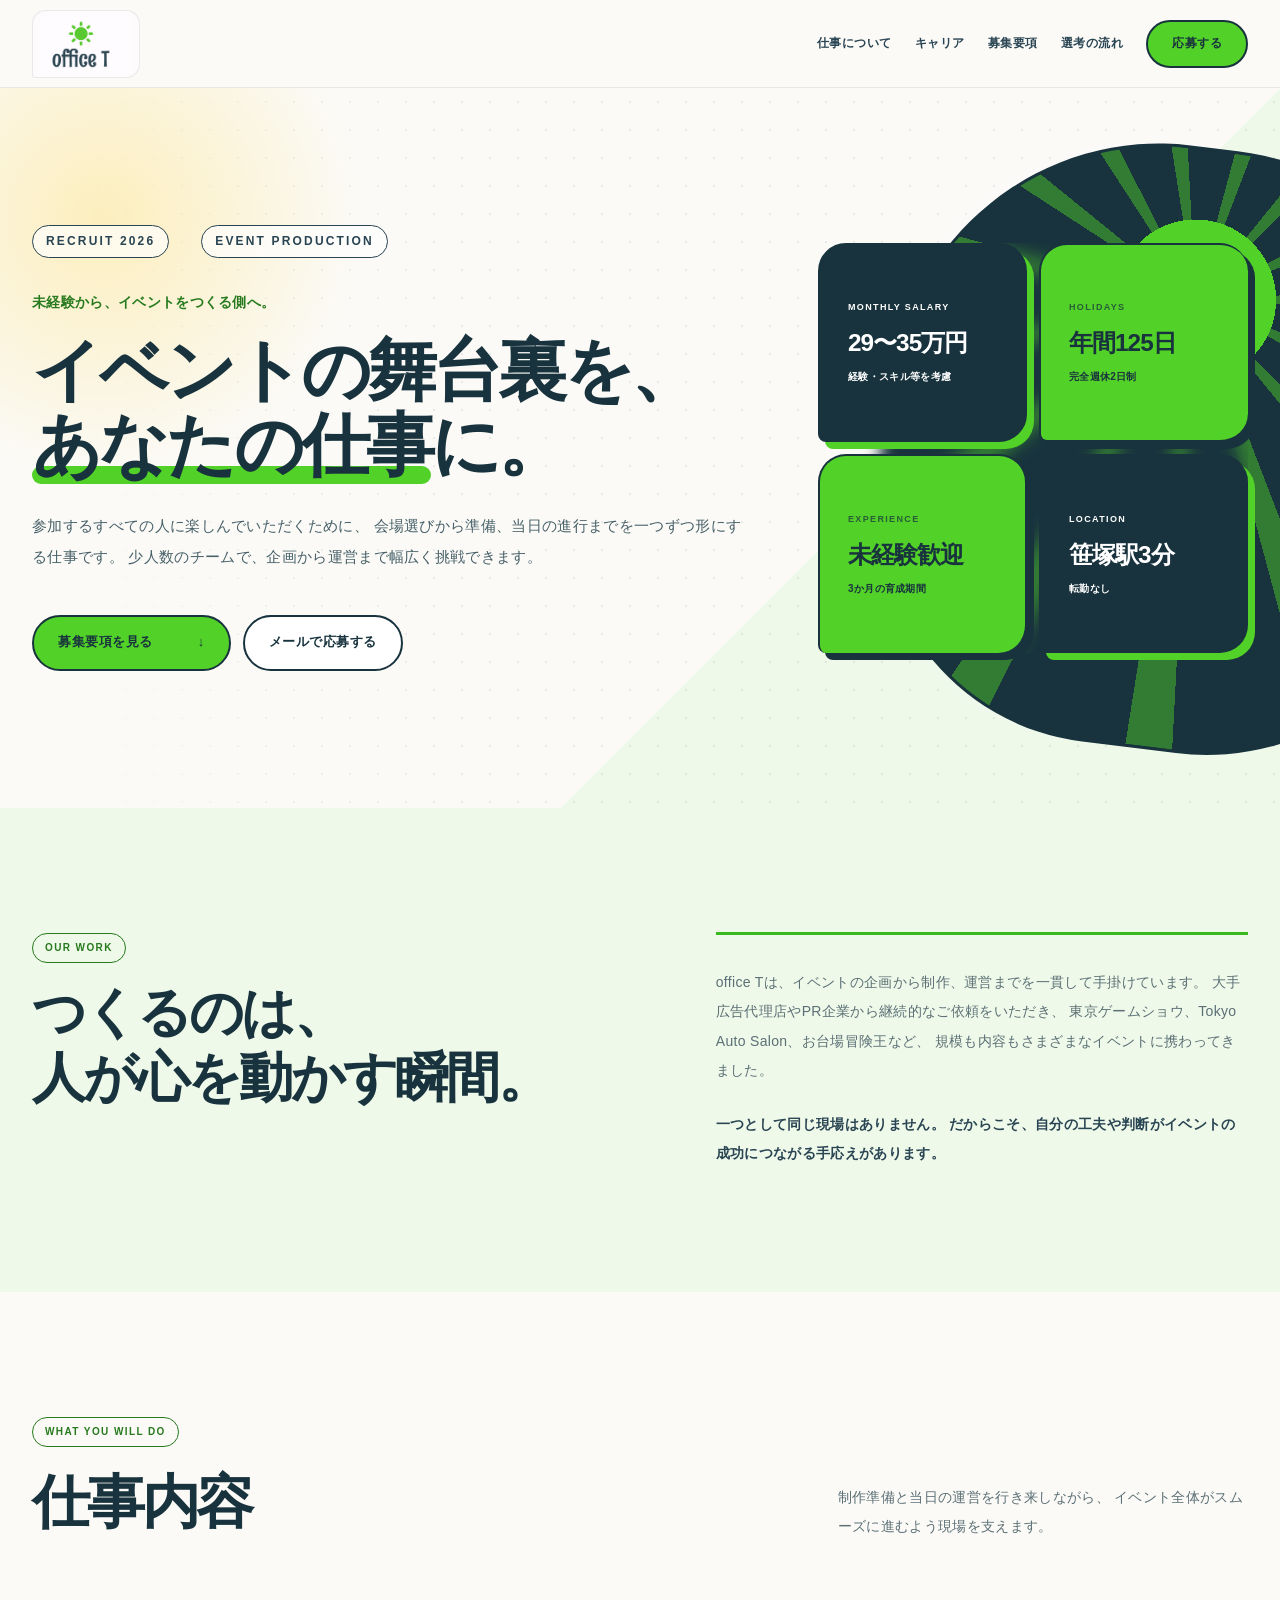
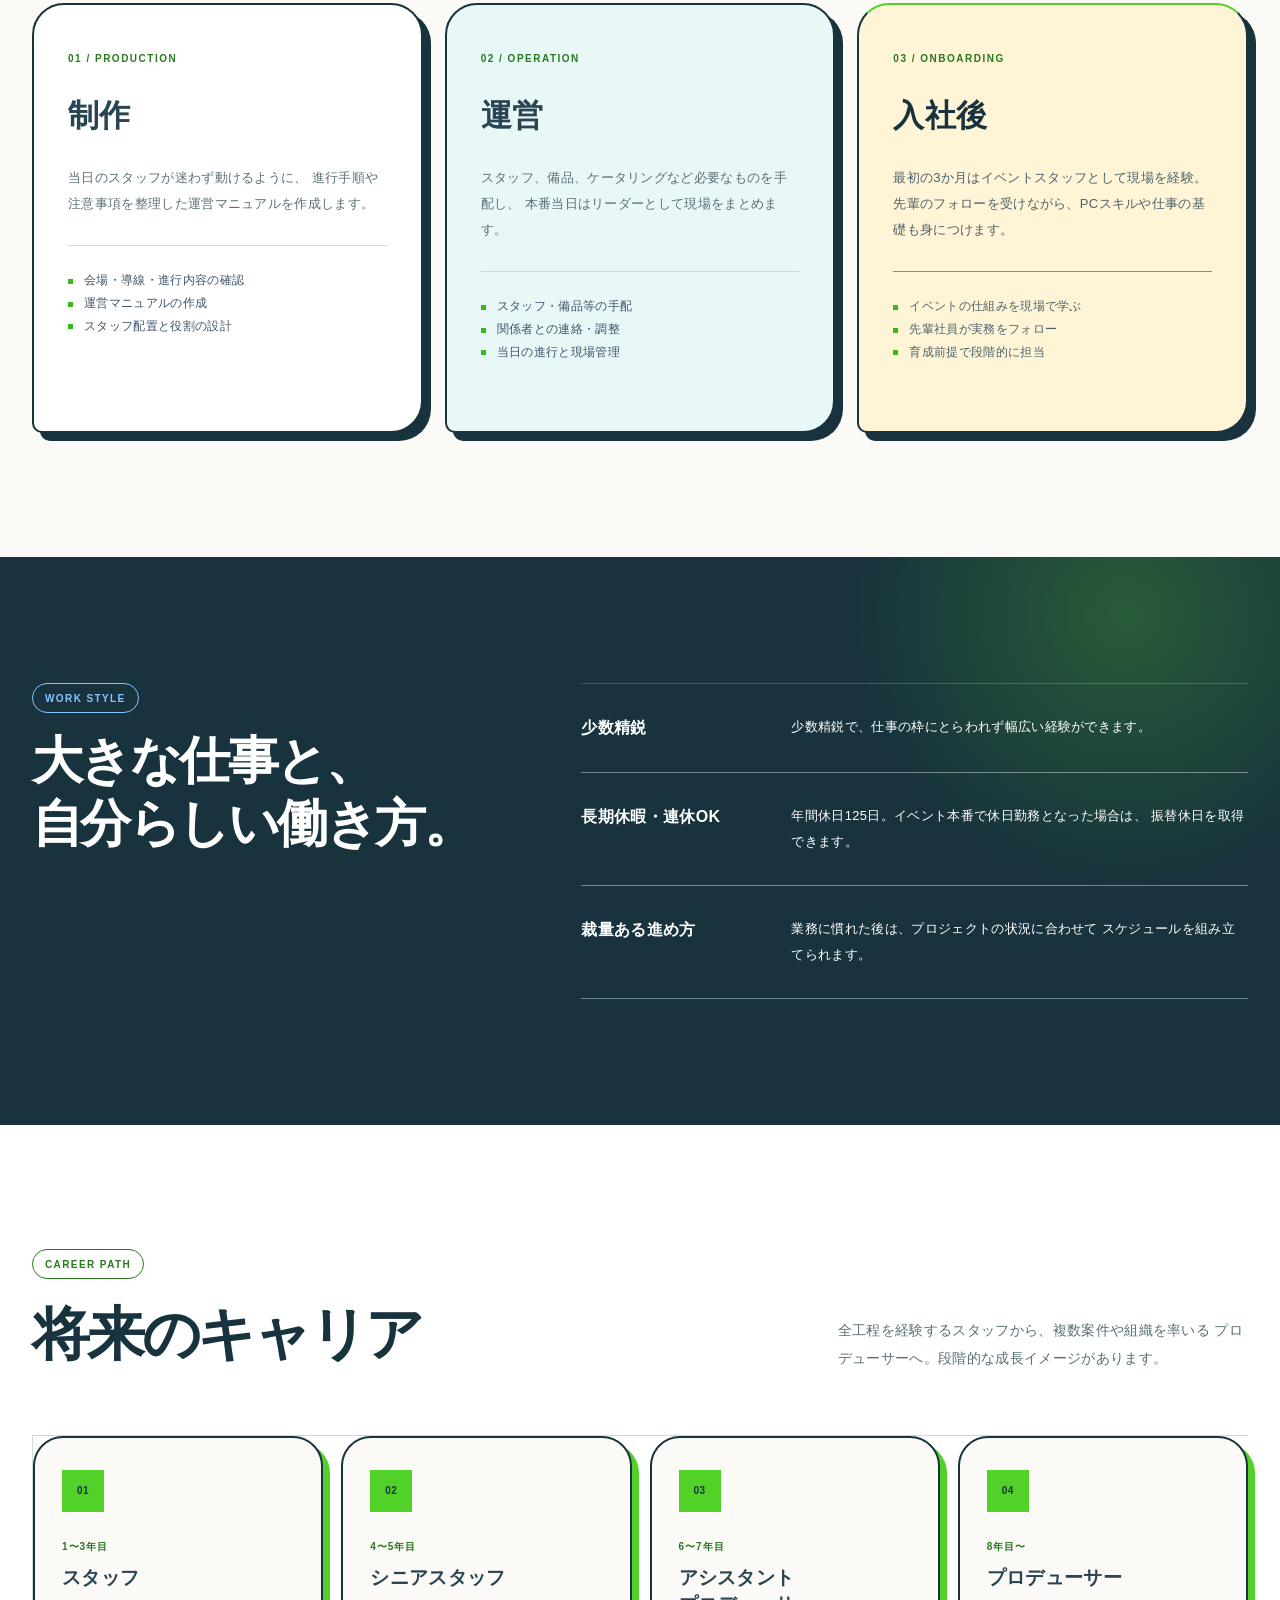
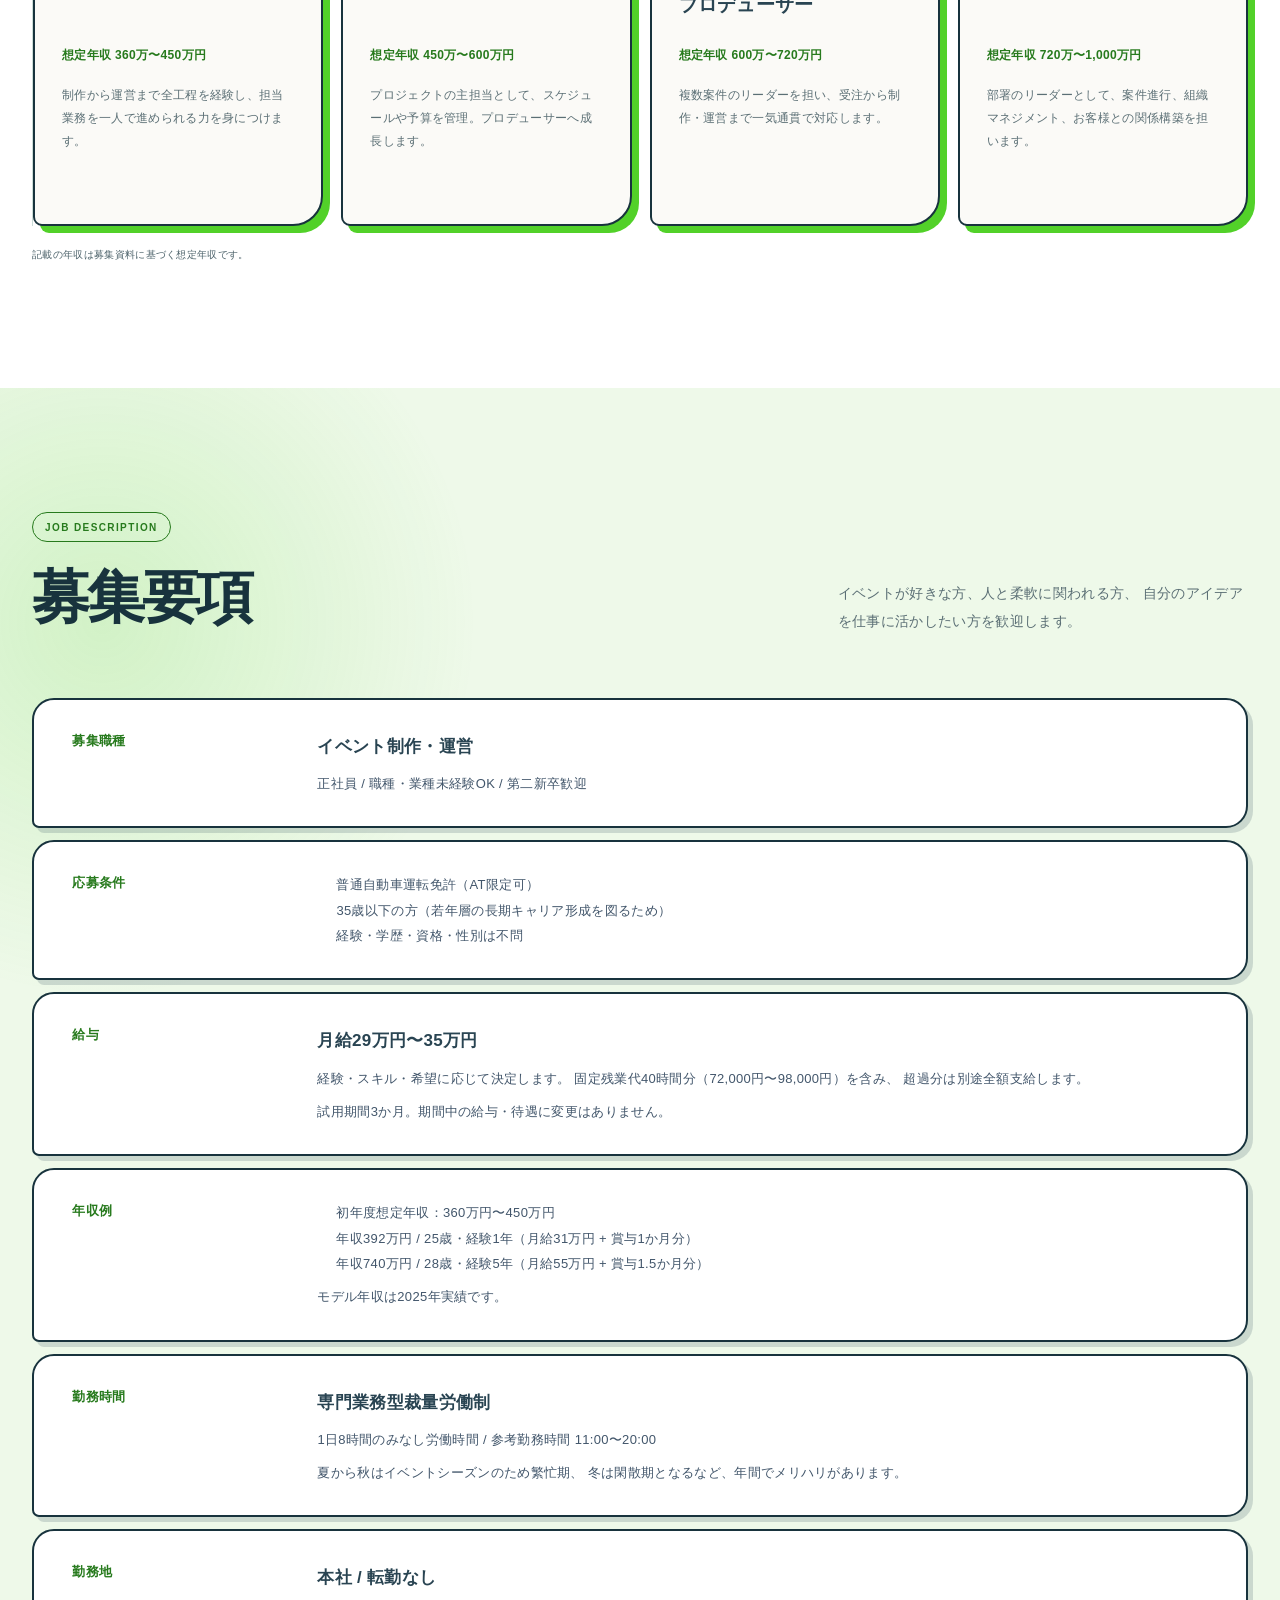
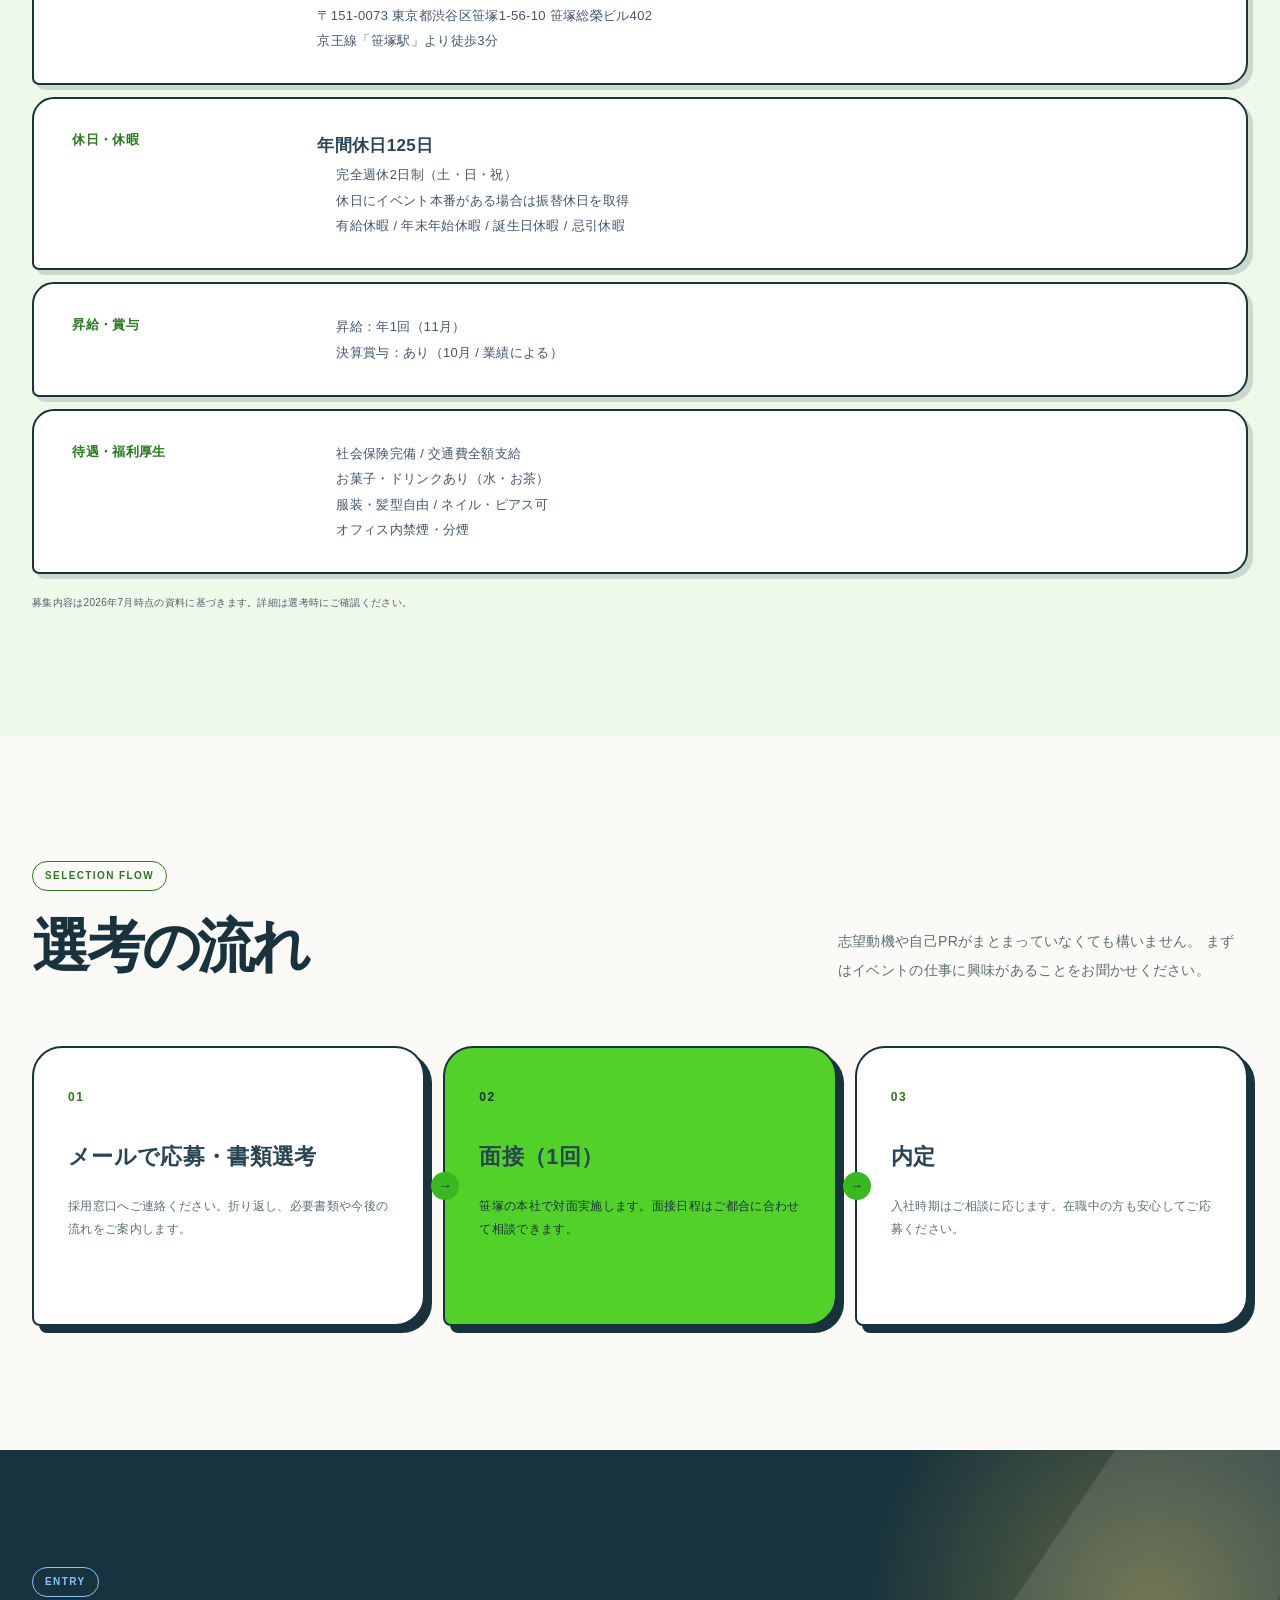
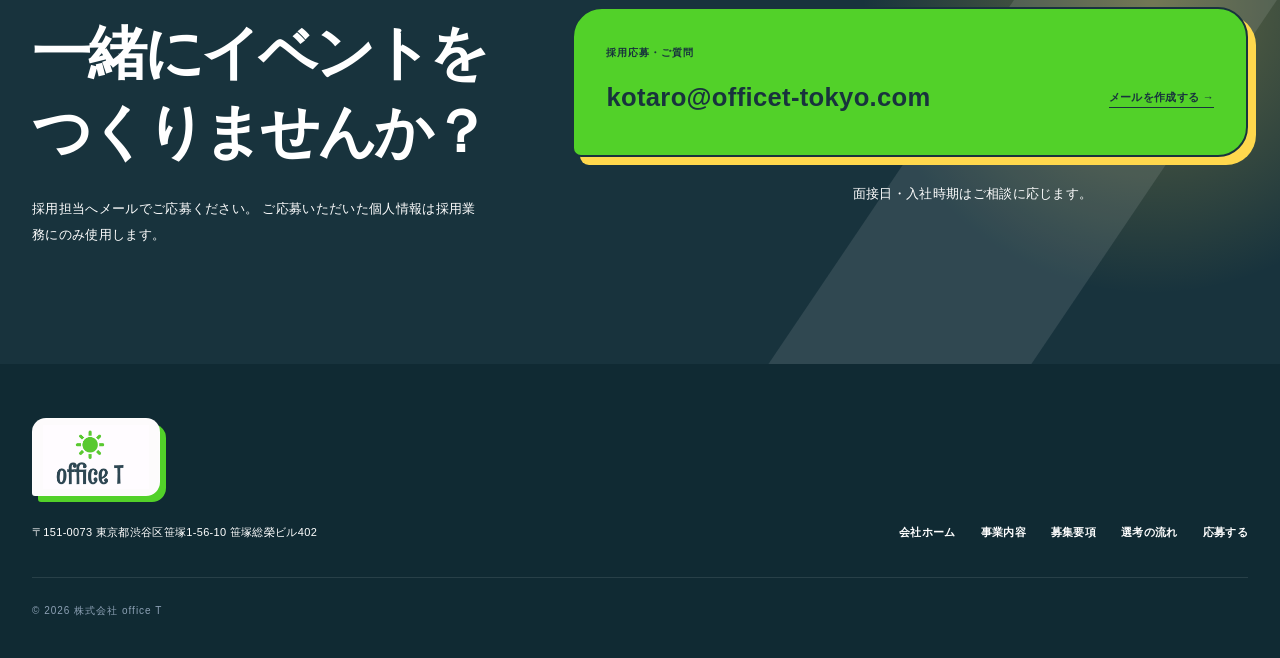
==== commit 5185481b: "募集要項カードの余白を調整" ====
--- a/recruit/index.html
+++ b/recruit/index.html
@@ -1,2 +1,2 @@
-<!DOCTYPE html><html lang="ja"><head><meta charSet="utf-8"/><meta name="viewport" content="width=device-width, initial-scale=1"/><link rel="stylesheet" href="/assets/index-BtFDcs9_.css" data-rsc-css-href="/assets/index-BtFDcs9_.css" data-precedence="vite-rsc/importer-resources"/><title>採用情報｜株式会社 office T</title><meta name="description" content="株式会社 office Tの採用情報。未経験からイベント制作・運営に挑戦できる正社員募集です。仕事内容、給与、休日、福利厚生、選考の流れをご案内します。"/><meta name="robots" content="index, follow"/><meta property="og:title" content="イベントの舞台裏を、あなたの仕事に。｜株式会社 office T 採用情報"/><meta property="og:description" content="未経験歓迎。企画から当日の運営まで、有名イベントをつくる仕事に挑戦しませんか。"/><meta property="og:site_name" content="株式会社 office T"/><meta property="og:type" content="website"/><meta property="og:locale" content="ja_JP"/><meta property="og:image" content="https://officettokyo.com/recruit-og.png"/><meta property="og:image:width" content="1731"/><meta property="og:image:height" content="909"/><meta property="og:image:alt" content="office T RECRUIT イベントの舞台裏を、あなたの仕事に。"/><meta name="twitter:card" content="summary_large_image"/><meta name="twitter:title" content="イベントの舞台裏を、あなたの仕事に。｜株式会社 office T 採用情報"/><meta name="twitter:description" content="未経験歓迎。企画から当日の運営まで、有名イベントをつくる仕事に挑戦しませんか。"/><meta name="twitter:image" content="https://officettokyo.com/recruit-og.png"/>
+<!DOCTYPE html><html lang="ja"><head><meta charSet="utf-8"/><meta name="viewport" content="width=device-width, initial-scale=1"/><link rel="stylesheet" href="/assets/index-C11oo7cw.css" data-rsc-css-href="/assets/index-C11oo7cw.css" data-precedence="vite-rsc/importer-resources"/><title>採用情報｜株式会社 office T</title><meta name="description" content="株式会社 office Tの採用情報。未経験からイベント制作・運営に挑戦できる正社員募集です。仕事内容、給与、休日、福利厚生、選考の流れをご案内します。"/><meta name="robots" content="index, follow"/><meta property="og:title" content="イベントの舞台裏を、あなたの仕事に。｜株式会社 office T 採用情報"/><meta property="og:description" content="未経験歓迎。企画から当日の運営まで、有名イベントをつくる仕事に挑戦しませんか。"/><meta property="og:site_name" content="株式会社 office T"/><meta property="og:type" content="website"/><meta property="og:locale" content="ja_JP"/><meta property="og:image" content="https://officettokyo.com/recruit-og.png"/><meta property="og:image:width" content="1731"/><meta property="og:image:height" content="909"/><meta property="og:image:alt" content="office T RECRUIT イベントの舞台裏を、あなたの仕事に。"/><meta name="twitter:card" content="summary_large_image"/><meta name="twitter:title" content="イベントの舞台裏を、あなたの仕事に。｜株式会社 office T 採用情報"/><meta name="twitter:description" content="未経験歓迎。企画から当日の運営まで、有名イベントをつくる仕事に挑戦しませんか。"/><meta name="twitter:image" content="https://officettokyo.com/recruit-og.png"/>
 <link rel="canonical" href="https://officettokyo.com/recruit/"><meta property="og:url" content="https://officettokyo.com/recruit/"></head><body><a class="skip-link" href="#main">本文へ移動</a><header class="site-header"><div class="shell header-inner"><a href="/" class="brand" aria-label="株式会社 office T ホームへ"><span class="brand-logo-frame" aria-hidden="true"><img class="brand-logo" src="[data-uri]" alt="" width="832" height="503"/></span></a><nav class="desktop-nav" aria-label="採用ページナビゲーション"><a href="#work">仕事について</a><a href="#career">キャリア</a><a href="#conditions">募集要項</a><a href="#process">選考の流れ</a><a class="nav-contact" href="mailto:kotaro@officet-tokyo.com?subject=%E6%8E%A1%E7%94%A8%E5%BF%9C%E5%8B%9F%EF%BC%88%E3%82%A4%E3%83%99%E3%83%B3%E3%83%88%E5%88%B6%E4%BD%9C%E3%83%BB%E9%81%8B%E5%96%B6%EF%BC%89&amp;body=%E6%A0%AA%E5%BC%8F%E4%BC%9A%E7%A4%BE%20office%20T%20%E6%8E%A1%E7%94%A8%E3%81%94%E6%8B%85%E5%BD%93%E8%80%85%E6%A7%98%0A%0A%E3%82%A4%E3%83%99%E3%83%B3%E3%83%88%E5%88%B6%E4%BD%9C%E3%83%BB%E9%81%8B%E5%96%B6%E8%81%B7%E3%81%B8%E3%81%AE%E5%BF%9C%E5%8B%9F%E3%82%92%E5%B8%8C%E6%9C%9B%E3%81%97%E3%81%BE%E3%81%99%E3%80%82%0A%0A%E3%81%8A%E5%90%8D%E5%89%8D%EF%BC%9A%0A%E9%9B%BB%E8%A9%B1%E7%95%AA%E5%8F%B7%EF%BC%9A%0A%E7%8F%BE%E5%9C%A8%E3%81%AE%E3%81%94%E8%81%B7%E6%A5%AD%EF%BC%9A%0A%E9%9D%A2%E6%8E%A5%E5%B8%8C%E6%9C%9B%E6%99%82%E6%9C%9F%EF%BC%9A%0A%0A%E3%82%88%E3%82%8D%E3%81%97%E3%81%8F%E3%81%8A%E9%A1%98%E3%81%84%E3%81%84%E3%81%9F%E3%81%97%E3%81%BE%E3%81%99%E3%80%82">応募する</a></nav><details class="mobile-menu"><summary aria-label="メニューを開く"><span aria-hidden="true"></span></summary><nav aria-label="採用ページ モバイルナビゲーション"><a href="/">会社ホーム</a><a href="#work">仕事について</a><a href="#career">キャリア</a><a href="#conditions">募集要項</a><a href="#process">選考の流れ</a><a href="mailto:kotaro@officet-tokyo.com?subject=%E6%8E%A1%E7%94%A8%E5%BF%9C%E5%8B%9F%EF%BC%88%E3%82%A4%E3%83%99%E3%83%B3%E3%83%88%E5%88%B6%E4%BD%9C%E3%83%BB%E9%81%8B%E5%96%B6%EF%BC%89&amp;body=%E6%A0%AA%E5%BC%8F%E4%BC%9A%E7%A4%BE%20office%20T%20%E6%8E%A1%E7%94%A8%E3%81%94%E6%8B%85%E5%BD%93%E8%80%85%E6%A7%98%0A%0A%E3%82%A4%E3%83%99%E3%83%B3%E3%83%88%E5%88%B6%E4%BD%9C%E3%83%BB%E9%81%8B%E5%96%B6%E8%81%B7%E3%81%B8%E3%81%AE%E5%BF%9C%E5%8B%9F%E3%82%92%E5%B8%8C%E6%9C%9B%E3%81%97%E3%81%BE%E3%81%99%E3%80%82%0A%0A%E3%81%8A%E5%90%8D%E5%89%8D%EF%BC%9A%0A%E9%9B%BB%E8%A9%B1%E7%95%AA%E5%8F%B7%EF%BC%9A%0A%E7%8F%BE%E5%9C%A8%E3%81%AE%E3%81%94%E8%81%B7%E6%A5%AD%EF%BC%9A%0A%E9%9D%A2%E6%8E%A5%E5%B8%8C%E6%9C%9B%E6%99%82%E6%9C%9F%EF%BC%9A%0A%0A%E3%82%88%E3%82%8D%E3%81%97%E3%81%8F%E3%81%8A%E9%A1%98%E3%81%84%E3%81%84%E3%81%9F%E3%81%97%E3%81%BE%E3%81%99%E3%80%82">応募する</a></nav></details></div></header><main id="main"><section class="recruit-hero" aria-labelledby="recruit-title"><div class="recruit-hero-grid" aria-hidden="true"></div><div class="recruit-hero-beam" aria-hidden="true"></div><div class="shell recruit-hero-inner"><div class="recruit-hero-copy"><div class="hero-meta"><span>RECRUIT 2026</span><span>EVENT PRODUCTION</span></div><p class="recruit-opening">未経験から、イベントをつくる側へ。</p><h1 id="recruit-title"><span class="heading-line"><span class="text-chunk">イベントの</span><wbr/><span class="text-chunk">舞台裏を、</span></span><span class="heading-line"><span class="text-chunk"><em>あなたの仕事</em></span><wbr/><span class="text-chunk">に。</span></span></h1><p>参加するすべての人に楽しんでいただくために、 会場選びから準備、当日の進行までを一つずつ形にする仕事です。 少人数のチームで、企画から運営まで幅広く挑戦できます。</p><div class="hero-actions"><a class="button button-primary" href="#conditions">募集要項を見る <span aria-hidden="true">↓</span></a><a class="button button-secondary" href="mailto:kotaro@officet-tokyo.com?subject=%E6%8E%A1%E7%94%A8%E5%BF%9C%E5%8B%9F%EF%BC%88%E3%82%A4%E3%83%99%E3%83%B3%E3%83%88%E5%88%B6%E4%BD%9C%E3%83%BB%E9%81%8B%E5%96%B6%EF%BC%89&amp;body=%E6%A0%AA%E5%BC%8F%E4%BC%9A%E7%A4%BE%20office%20T%20%E6%8E%A1%E7%94%A8%E3%81%94%E6%8B%85%E5%BD%93%E8%80%85%E6%A7%98%0A%0A%E3%82%A4%E3%83%99%E3%83%B3%E3%83%88%E5%88%B6%E4%BD%9C%E3%83%BB%E9%81%8B%E5%96%B6%E8%81%B7%E3%81%B8%E3%81%AE%E5%BF%9C%E5%8B%9F%E3%82%92%E5%B8%8C%E6%9C%9B%E3%81%97%E3%81%BE%E3%81%99%E3%80%82%0A%0A%E3%81%8A%E5%90%8D%E5%89%8D%EF%BC%9A%0A%E9%9B%BB%E8%A9%B1%E7%95%AA%E5%8F%B7%EF%BC%9A%0A%E7%8F%BE%E5%9C%A8%E3%81%AE%E3%81%94%E8%81%B7%E6%A5%AD%EF%BC%9A%0A%E9%9D%A2%E6%8E%A5%E5%B8%8C%E6%9C%9B%E6%99%82%E6%9C%9F%EF%BC%9A%0A%0A%E3%82%88%E3%82%8D%E3%81%97%E3%81%8F%E3%81%8A%E9%A1%98%E3%81%84%E3%81%84%E3%81%9F%E3%81%97%E3%81%BE%E3%81%99%E3%80%82">メールで応募する</a></div></div><aside class="recruit-hero-facts" aria-label="募集のポイント"><div><small>MONTHLY SALARY</small><strong>29〜35万円</strong><span>経験・スキル等を考慮</span></div><div><small>HOLIDAYS</small><strong>年間125日</strong><span>完全週休2日制</span></div><div><small>EXPERIENCE</small><strong>未経験歓迎</strong><span>3か月の育成期間</span></div><div><small>LOCATION</small><strong>笹塚駅3分</strong><span>転勤なし</span></div></aside></div></section><section class="section recruit-message" aria-labelledby="recruit-message-title"><div class="shell recruit-message-grid"><div><span class="section-kicker">OUR WORK</span><h2 id="recruit-message-title"><span class="heading-line"><span class="text-chunk">つくるのは、</span></span><span class="heading-line"><span class="text-chunk">人が心を動かす</span><wbr/><span class="text-chunk">瞬間。</span></span></h2></div><div class="recruit-message-copy"><p>office Tは、イベントの企画から制作、運営までを一貫して手掛けています。 大手広告代理店やPR企業から継続的なご依頼をいただき、 東京ゲームショウ、Tokyo Auto Salon、お台場冒険王など、 規模も内容もさまざまなイベントに携わってきました。</p><p>一つとして同じ現場はありません。 だからこそ、自分の工夫や判断がイベントの成功につながる手応えがあります。</p></div></div></section><section class="section recruit-work-section" id="work" aria-labelledby="work-title"><div class="shell"><div class="section-heading"><div><span class="section-kicker">WHAT YOU WILL DO</span><h2 id="work-title">仕事内容</h2></div><p>制作準備と当日の運営を行き来しながら、 イベント全体がスムーズに進むよう現場を支えます。</p></div><div class="recruit-work-grid"><article><span>01 / PRODUCTION</span><h3>制作</h3><p>当日のスタッフが迷わず動けるように、 進行手順や注意事項を整理した運営マニュアルを作成します。</p><ul><li>会場・導線・進行内容の確認</li><li>運営マニュアルの作成</li><li>スタッフ配置と役割の設計</li></ul></article><article><span>02 / OPERATION</span><h3>運営</h3><p>スタッフ、備品、ケータリングなど必要なものを手配し、 本番当日はリーダーとして現場をまとめます。</p><ul><li>スタッフ・備品等の手配</li><li>関係者との連絡・調整</li><li>当日の進行と現場管理</li></ul></article><article class="recruit-training-card"><span>03 / ONBOARDING</span><h3>入社後</h3><p>最初の3か月はイベントスタッフとして現場を経験。 先輩のフォローを受けながら、PCスキルや仕事の基礎も身につけます。</p><ul><li>イベントの仕組みを現場で学ぶ</li><li>先輩社員が実務をフォロー</li><li>育成前提で段階的に担当</li></ul></article></div></div></section><section class="recruit-balance-section" aria-labelledby="balance-title"><div class="shell recruit-balance-grid"><div class="recruit-balance-title"><span class="section-kicker light">WORK STYLE</span><h2 id="balance-title"><span class="heading-line"><span class="text-chunk">大きな仕事と、</span></span><span class="heading-line"><span class="text-chunk">自分らしい</span><wbr/><span class="text-chunk">働き方。</span></span></h2></div><div class="recruit-balance-points"><article><strong>少数精鋭</strong><p>少数精鋭で、仕事の枠にとらわれず幅広い経験ができます。</p></article><article><strong>長期休暇・連休OK</strong><p>年間休日125日。イベント本番で休日勤務となった場合は、 振替休日を取得できます。</p></article><article><strong>裁量ある進め方</strong><p>業務に慣れた後は、プロジェクトの状況に合わせて スケジュールを組み立てられます。</p></article></div></div></section><section class="section recruit-career-section" id="career" aria-labelledby="career-title"><div class="shell"><div class="section-heading"><div><span class="section-kicker">CAREER PATH</span><h2 id="career-title">将来のキャリア</h2></div><p>全工程を経験するスタッフから、複数案件や組織を率いる プロデューサーへ。段階的な成長イメージがあります。</p></div><ol class="career-timeline"><li><span>01</span><div><small>1〜3年目</small><h3>スタッフ</h3><strong>想定年収 360万〜450万円</strong><p>制作から運営まで全工程を経験し、担当業務を一人で進められる力を身につけます。</p></div></li><li><span>02</span><div><small>4〜5年目</small><h3>シニアスタッフ</h3><strong>想定年収 450万〜600万円</strong><p>プロジェクトの主担当として、スケジュールや予算を管理。プロデューサーへ成長します。</p></div></li><li><span>03</span><div><small>6〜7年目</small><h3><span class="text-chunk">アシスタント</span><wbr/><span class="text-chunk">プロデューサー</span></h3><strong>想定年収 600万〜720万円</strong><p>複数案件のリーダーを担い、受注から制作・運営まで一気通貫で対応します。</p></div></li><li><span>04</span><div><small>8年目〜</small><h3>プロデューサー</h3><strong>想定年収 720万〜1,000万円</strong><p>部署のリーダーとして、案件進行、組織マネジメント、お客様との関係構築を担います。</p></div></li></ol><p class="recruit-data-note">記載の年収は募集資料に基づく想定年収です。</p></div></section><section class="section recruit-conditions-section" id="conditions" aria-labelledby="conditions-title"><div class="shell"><div class="section-heading"><div><span class="section-kicker">JOB DESCRIPTION</span><h2 id="conditions-title">募集要項</h2></div><p>イベントが好きな方、人と柔軟に関われる方、 自分のアイデアを仕事に活かしたい方を歓迎します。</p></div><dl class="recruit-conditions-table"><div><dt>募集職種</dt><dd><strong>イベント制作・運営</strong><p>正社員 / 職種・業種未経験OK / 第二新卒歓迎</p></dd></div><div><dt>応募条件</dt><dd><ul><li>普通自動車運転免許（AT限定可）</li><li>35歳以下の方（若年層の長期キャリア形成を図るため）</li><li>経験・学歴・資格・性別は不問</li></ul></dd></div><div><dt>給与</dt><dd><strong>月給29万円〜35万円</strong><p>経験・スキル・希望に応じて決定します。 固定残業代40時間分（72,000円〜98,000円）を含み、 超過分は別途全額支給します。</p><p>試用期間3か月。期間中の給与・待遇に変更はありません。</p></dd></div><div><dt>年収例</dt><dd><ul><li>初年度想定年収：360万円〜450万円</li><li>年収392万円 / 25歳・経験1年（月給31万円 + 賞与1か月分）</li><li>年収740万円 / 28歳・経験5年（月給55万円 + 賞与1.5か月分）</li></ul><p>モデル年収は2025年実績です。</p></dd></div><div><dt>勤務時間</dt><dd><strong>専門業務型裁量労働制</strong><p>1日8時間のみなし労働時間 / 参考勤務時間 11:00〜20:00</p><p>夏から秋はイベントシーズンのため繁忙期、 冬は閑散期となるなど、年間でメリハリがあります。</p></dd></div><div><dt>勤務地</dt><dd><strong>本社 / 転勤なし</strong><p>〒151-0073 東京都渋谷区笹塚1-56-10 笹塚総榮ビル402<br/>京王線「笹塚駅」より徒歩3分</p></dd></div><div><dt>休日・休暇</dt><dd><strong>年間休日125日</strong><ul><li>完全週休2日制（土・日・祝）</li><li>休日にイベント本番がある場合は振替休日を取得</li><li>有給休暇 / 年末年始休暇 / 誕生日休暇 / 忌引休暇</li></ul></dd></div><div><dt>昇給・賞与</dt><dd><ul><li>昇給：年1回（11月）</li><li>決算賞与：あり（10月 / 業績による）</li></ul></dd></div><div><dt>待遇・福利厚生</dt><dd><ul><li>社会保険完備 / 交通費全額支給</li><li>お菓子・ドリンクあり（水・お茶）</li><li>服装・髪型自由 / ネイル・ピアス可</li><li>オフィス内禁煙・分煙</li></ul></dd></div></dl><p class="recruit-data-note">募集内容は2026年7月時点の資料に基づきます。詳細は選考時にご確認ください。</p></div></section><section class="section recruit-process-section" id="process" aria-labelledby="process-title"><div class="shell"><div class="section-heading"><div><span class="section-kicker">SELECTION FLOW</span><h2 id="process-title">選考の流れ</h2></div><p>志望動機や自己PRがまとまっていなくても構いません。 まずはイベントの仕事に興味があることをお聞かせください。</p></div><ol class="recruit-process-list"><li><span>01</span><h3>メールで応募・書類選考</h3><p>採用窓口へご連絡ください。折り返し、必要書類や今後の流れをご案内します。</p></li><li><span>02</span><h3>面接（1回）</h3><p>笹塚の本社で対面実施します。面接日程はご都合に合わせて相談できます。</p></li><li><span>03</span><h3>内定</h3><p>入社時期はご相談に応じます。在職中の方も安心してご応募ください。</p></li></ol></div></section><section class="recruit-apply-section" aria-labelledby="apply-title"><div class="shell recruit-apply-inner"><div><span class="section-kicker light">ENTRY</span><h2 id="apply-title"><span class="heading-line"><span class="text-chunk">一緒にイベントを</span></span><span class="heading-line"><span class="text-chunk">つくりませんか？</span></span></h2><p>採用担当へメールでご応募ください。 ご応募いただいた個人情報は採用業務にのみ使用します。</p></div><div class="recruit-apply-action"><a href="mailto:kotaro@officet-tokyo.com?subject=%E6%8E%A1%E7%94%A8%E5%BF%9C%E5%8B%9F%EF%BC%88%E3%82%A4%E3%83%99%E3%83%B3%E3%83%88%E5%88%B6%E4%BD%9C%E3%83%BB%E9%81%8B%E5%96%B6%EF%BC%89&amp;body=%E6%A0%AA%E5%BC%8F%E4%BC%9A%E7%A4%BE%20office%20T%20%E6%8E%A1%E7%94%A8%E3%81%94%E6%8B%85%E5%BD%93%E8%80%85%E6%A7%98%0A%0A%E3%82%A4%E3%83%99%E3%83%B3%E3%83%88%E5%88%B6%E4%BD%9C%E3%83%BB%E9%81%8B%E5%96%B6%E8%81%B7%E3%81%B8%E3%81%AE%E5%BF%9C%E5%8B%9F%E3%82%92%E5%B8%8C%E6%9C%9B%E3%81%97%E3%81%BE%E3%81%99%E3%80%82%0A%0A%E3%81%8A%E5%90%8D%E5%89%8D%EF%BC%9A%0A%E9%9B%BB%E8%A9%B1%E7%95%AA%E5%8F%B7%EF%BC%9A%0A%E7%8F%BE%E5%9C%A8%E3%81%AE%E3%81%94%E8%81%B7%E6%A5%AD%EF%BC%9A%0A%E9%9D%A2%E6%8E%A5%E5%B8%8C%E6%9C%9B%E6%99%82%E6%9C%9F%EF%BC%9A%0A%0A%E3%82%88%E3%82%8D%E3%81%97%E3%81%8F%E3%81%8A%E9%A1%98%E3%81%84%E3%81%84%E3%81%9F%E3%81%97%E3%81%BE%E3%81%99%E3%80%82"><small>採用応募・ご質問</small><strong>kotaro@officet-tokyo.com</strong><span>メールを作成する →</span></a><p>面接日・入社時期はご相談に応じます。</p></div></div></section></main><footer class="site-footer"><div class="shell footer-inner"><div><a href="/" class="brand footer-brand" aria-label="株式会社 office T ホームへ"><span class="brand-logo-frame" aria-hidden="true"><img class="brand-logo" src="[data-uri]" alt="" width="832" height="503"/></span></a><address>〒151-0073 東京都渋谷区笹塚1-56-10 笹塚総榮ビル402</address></div><div class="footer-links"><a href="/">会社ホーム</a><a href="/#business">事業内容</a><a href="#conditions">募集要項</a><a href="#process">選考の流れ</a><a href="mailto:kotaro@officet-tokyo.com?subject=%E6%8E%A1%E7%94%A8%E5%BF%9C%E5%8B%9F%EF%BC%88%E3%82%A4%E3%83%99%E3%83%B3%E3%83%88%E5%88%B6%E4%BD%9C%E3%83%BB%E9%81%8B%E5%96%B6%EF%BC%89&amp;body=%E6%A0%AA%E5%BC%8F%E4%BC%9A%E7%A4%BE%20office%20T%20%E6%8E%A1%E7%94%A8%E3%81%94%E6%8B%85%E5%BD%93%E8%80%85%E6%A7%98%0A%0A%E3%82%A4%E3%83%99%E3%83%B3%E3%83%88%E5%88%B6%E4%BD%9C%E3%83%BB%E9%81%8B%E5%96%B6%E8%81%B7%E3%81%B8%E3%81%AE%E5%BF%9C%E5%8B%9F%E3%82%92%E5%B8%8C%E6%9C%9B%E3%81%97%E3%81%BE%E3%81%99%E3%80%82%0A%0A%E3%81%8A%E5%90%8D%E5%89%8D%EF%BC%9A%0A%E9%9B%BB%E8%A9%B1%E7%95%AA%E5%8F%B7%EF%BC%9A%0A%E7%8F%BE%E5%9C%A8%E3%81%AE%E3%81%94%E8%81%B7%E6%A5%AD%EF%BC%9A%0A%E9%9D%A2%E6%8E%A5%E5%B8%8C%E6%9C%9B%E6%99%82%E6%9C%9F%EF%BC%9A%0A%0A%E3%82%88%E3%82%8D%E3%81%97%E3%81%8F%E3%81%8A%E9%A1%98%E3%81%84%E3%81%84%E3%81%9F%E3%81%97%E3%81%BE%E3%81%99%E3%80%82">応募する</a></div><small class="copyright">© 2026 株式会社 office T</small></div></footer><a class="recruit-mobile-entry" href="mailto:kotaro@officet-tokyo.com?subject=%E6%8E%A1%E7%94%A8%E5%BF%9C%E5%8B%9F%EF%BC%88%E3%82%A4%E3%83%99%E3%83%B3%E3%83%88%E5%88%B6%E4%BD%9C%E3%83%BB%E9%81%8B%E5%96%B6%EF%BC%89&amp;body=%E6%A0%AA%E5%BC%8F%E4%BC%9A%E7%A4%BE%20office%20T%20%E6%8E%A1%E7%94%A8%E3%81%94%E6%8B%85%E5%BD%93%E8%80%85%E6%A7%98%0A%0A%E3%82%A4%E3%83%99%E3%83%B3%E3%83%88%E5%88%B6%E4%BD%9C%E3%83%BB%E9%81%8B%E5%96%B6%E8%81%B7%E3%81%B8%E3%81%AE%E5%BF%9C%E5%8B%9F%E3%82%92%E5%B8%8C%E6%9C%9B%E3%81%97%E3%81%BE%E3%81%99%E3%80%82%0A%0A%E3%81%8A%E5%90%8D%E5%89%8D%EF%BC%9A%0A%E9%9B%BB%E8%A9%B1%E7%95%AA%E5%8F%B7%EF%BC%9A%0A%E7%8F%BE%E5%9C%A8%E3%81%AE%E3%81%94%E8%81%B7%E6%A5%AD%EF%BC%9A%0A%E9%9D%A2%E6%8E%A5%E5%B8%8C%E6%9C%9B%E6%99%82%E6%9C%9F%EF%BC%9A%0A%0A%E3%82%88%E3%82%8D%E3%81%97%E3%81%8F%E3%81%8A%E9%A1%98%E3%81%84%E3%81%84%E3%81%9F%E3%81%97%E3%81%BE%E3%81%99%E3%80%82"><small>イベント制作・運営</small><strong>メールで応募する</strong></a></body></html>
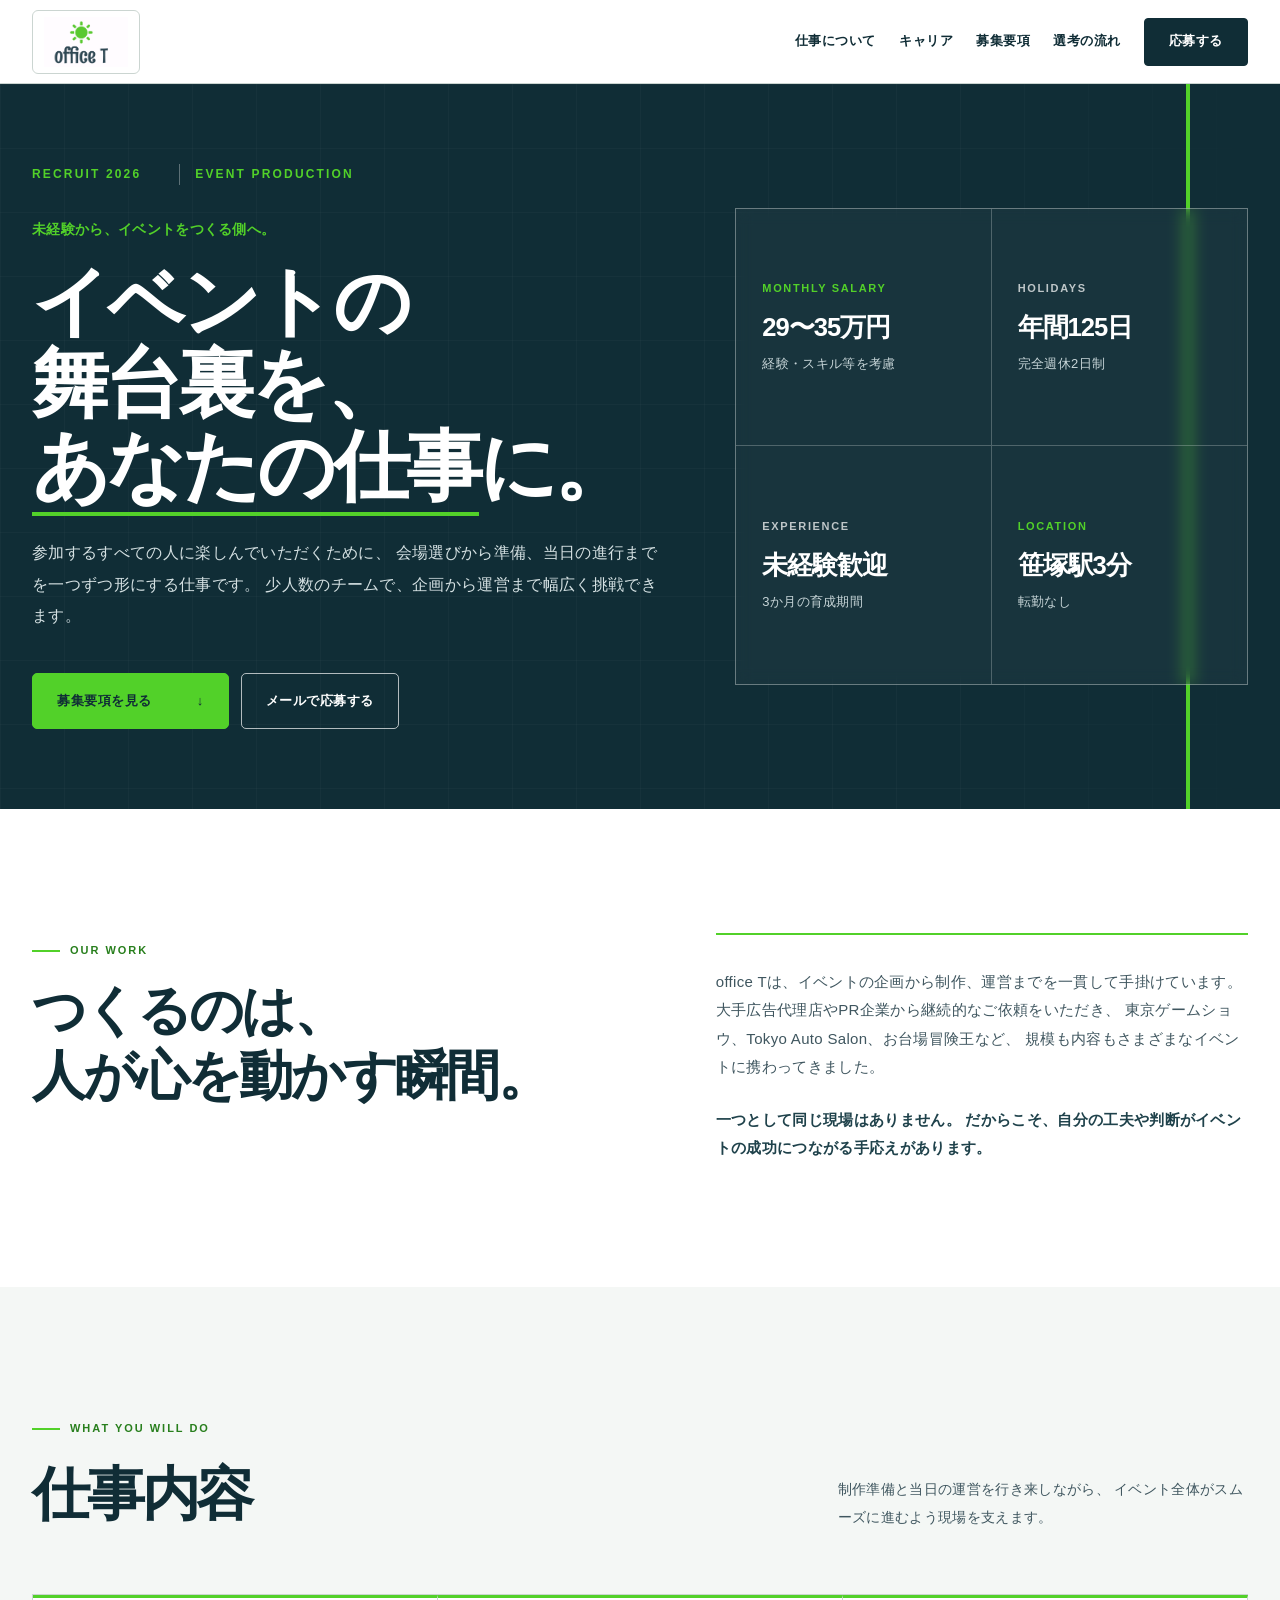
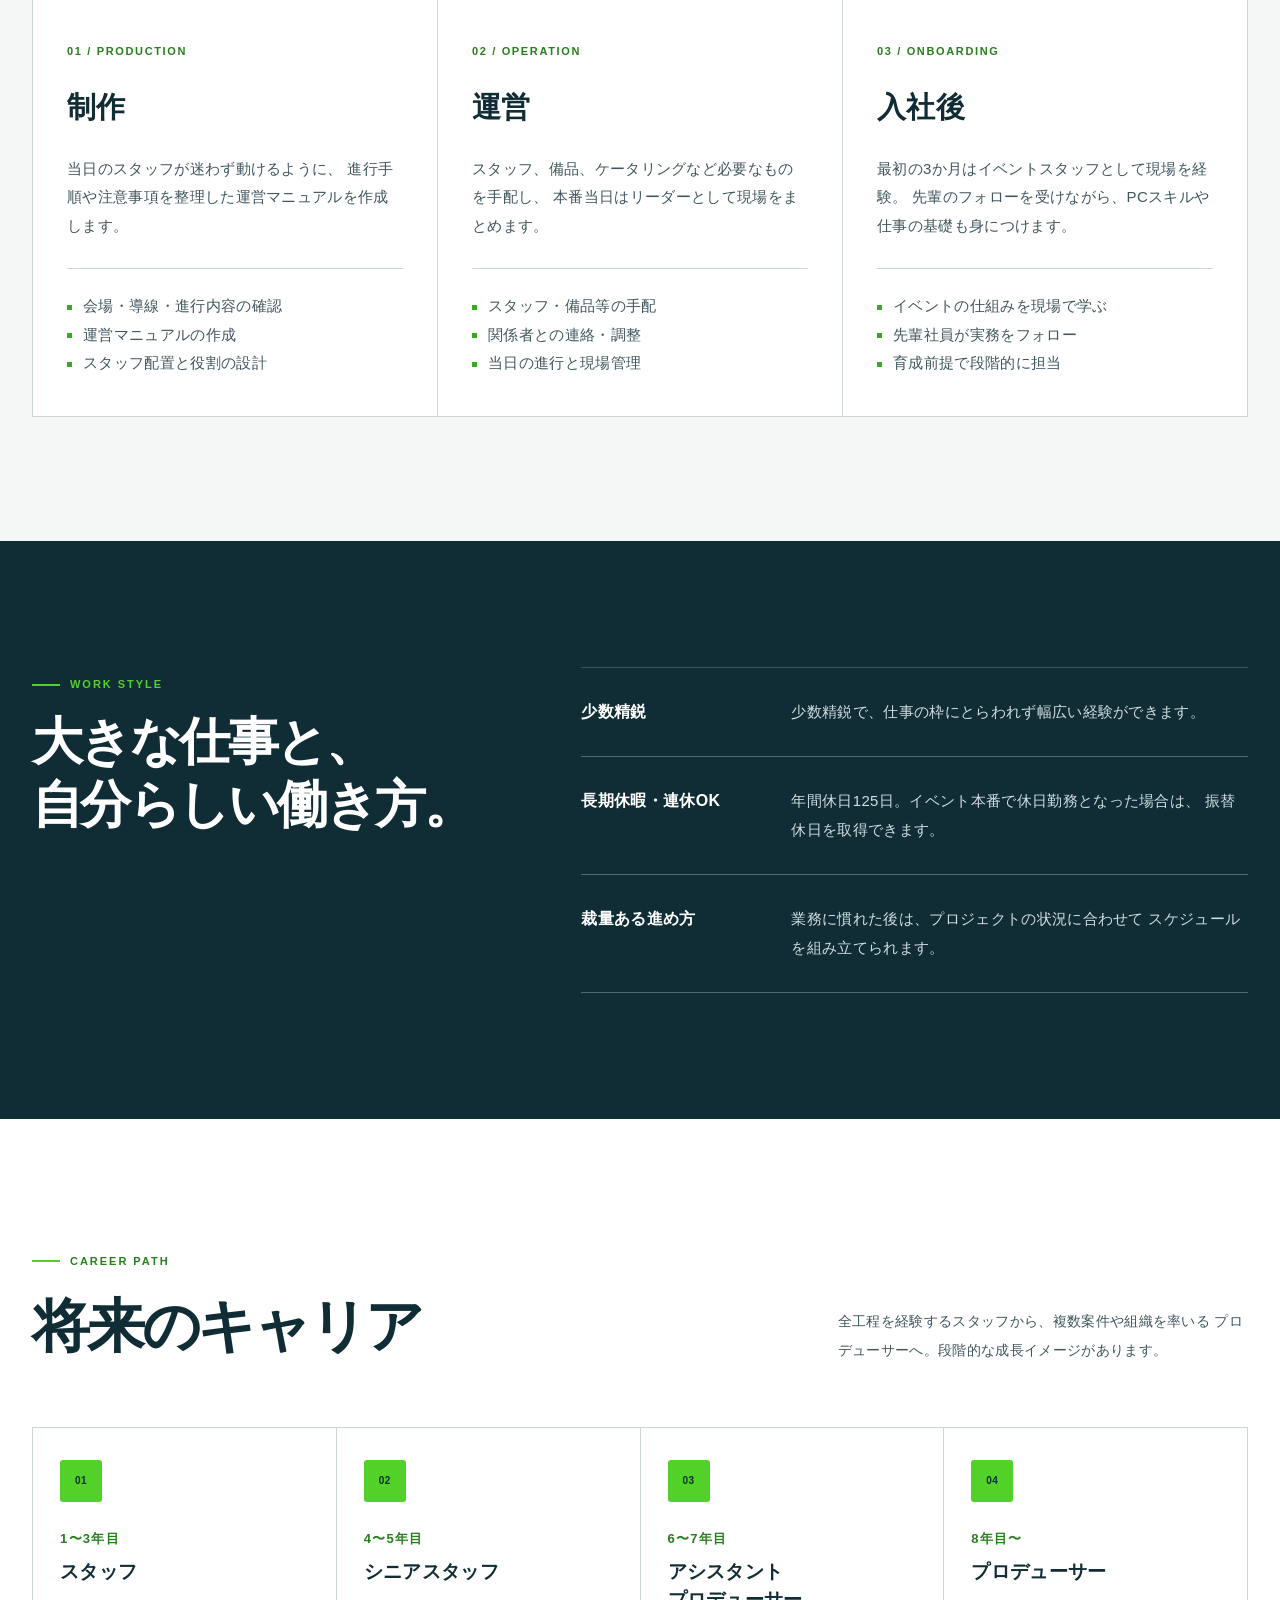
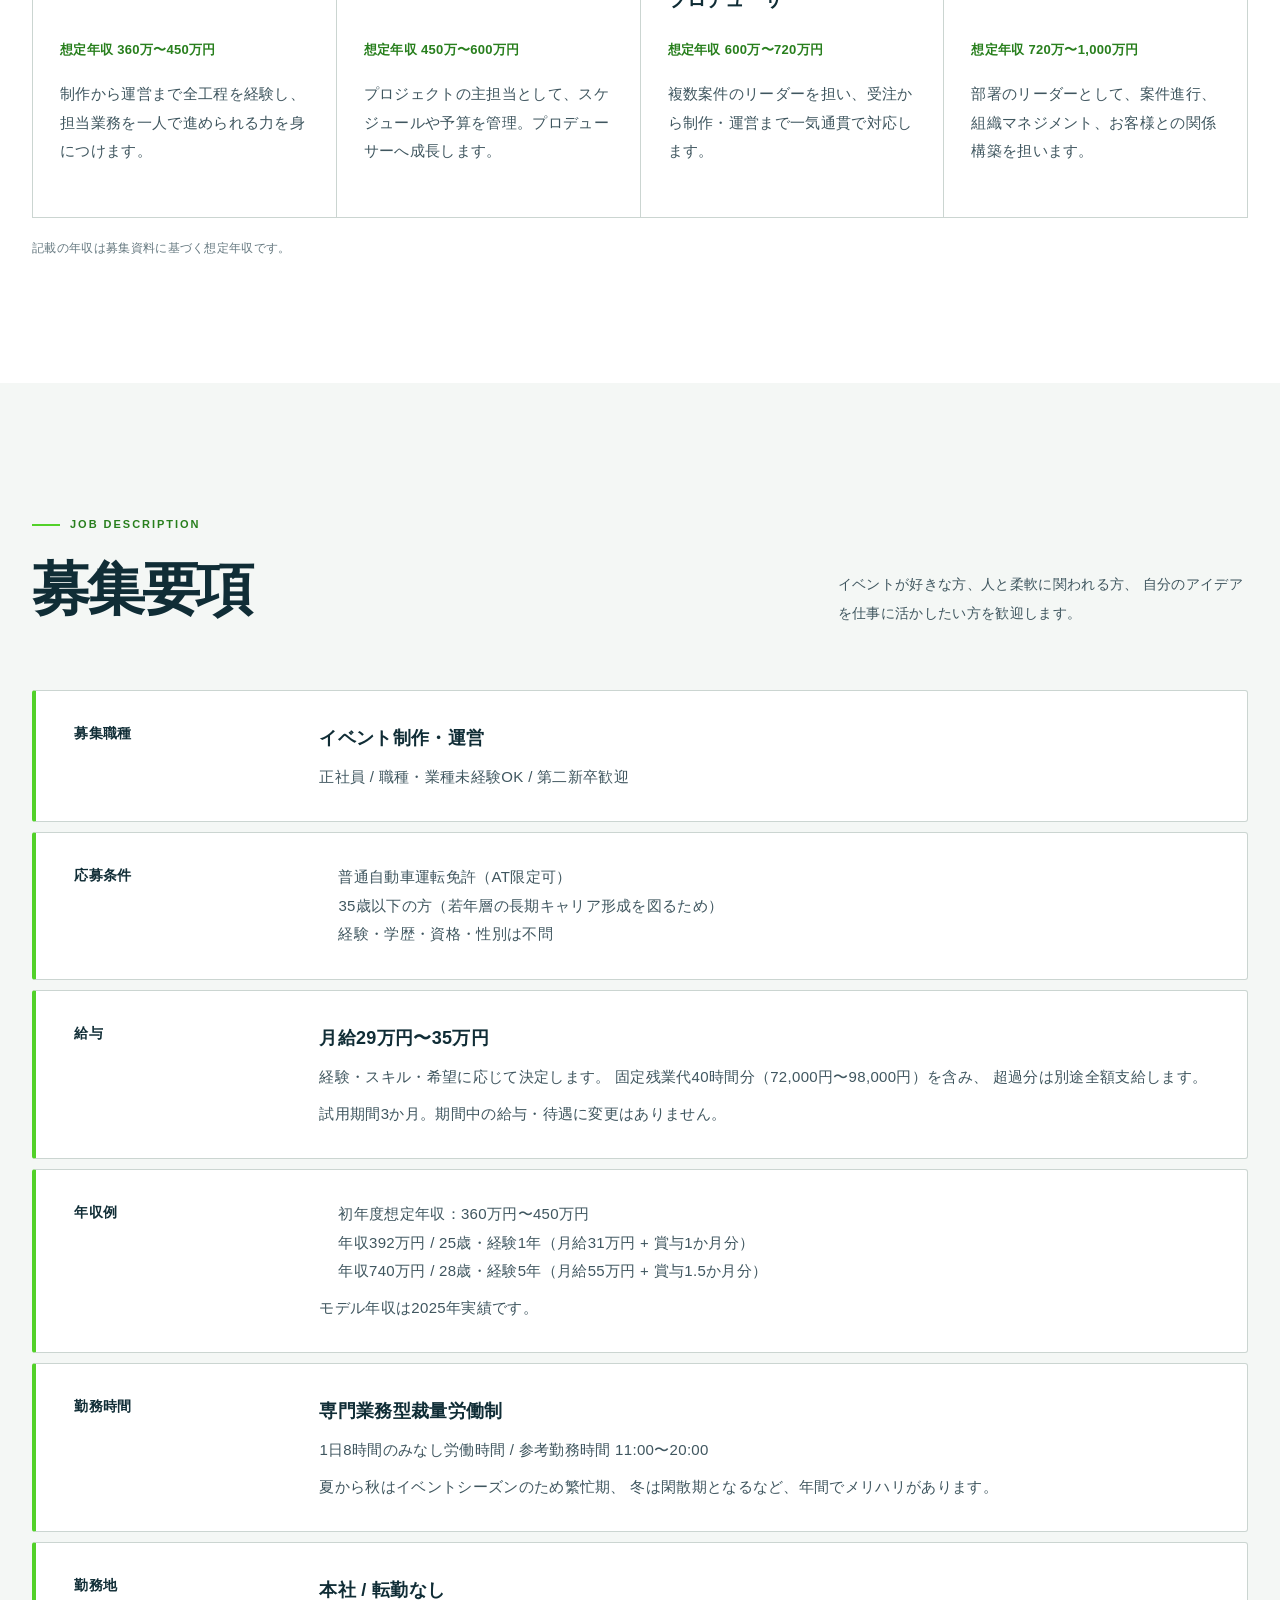
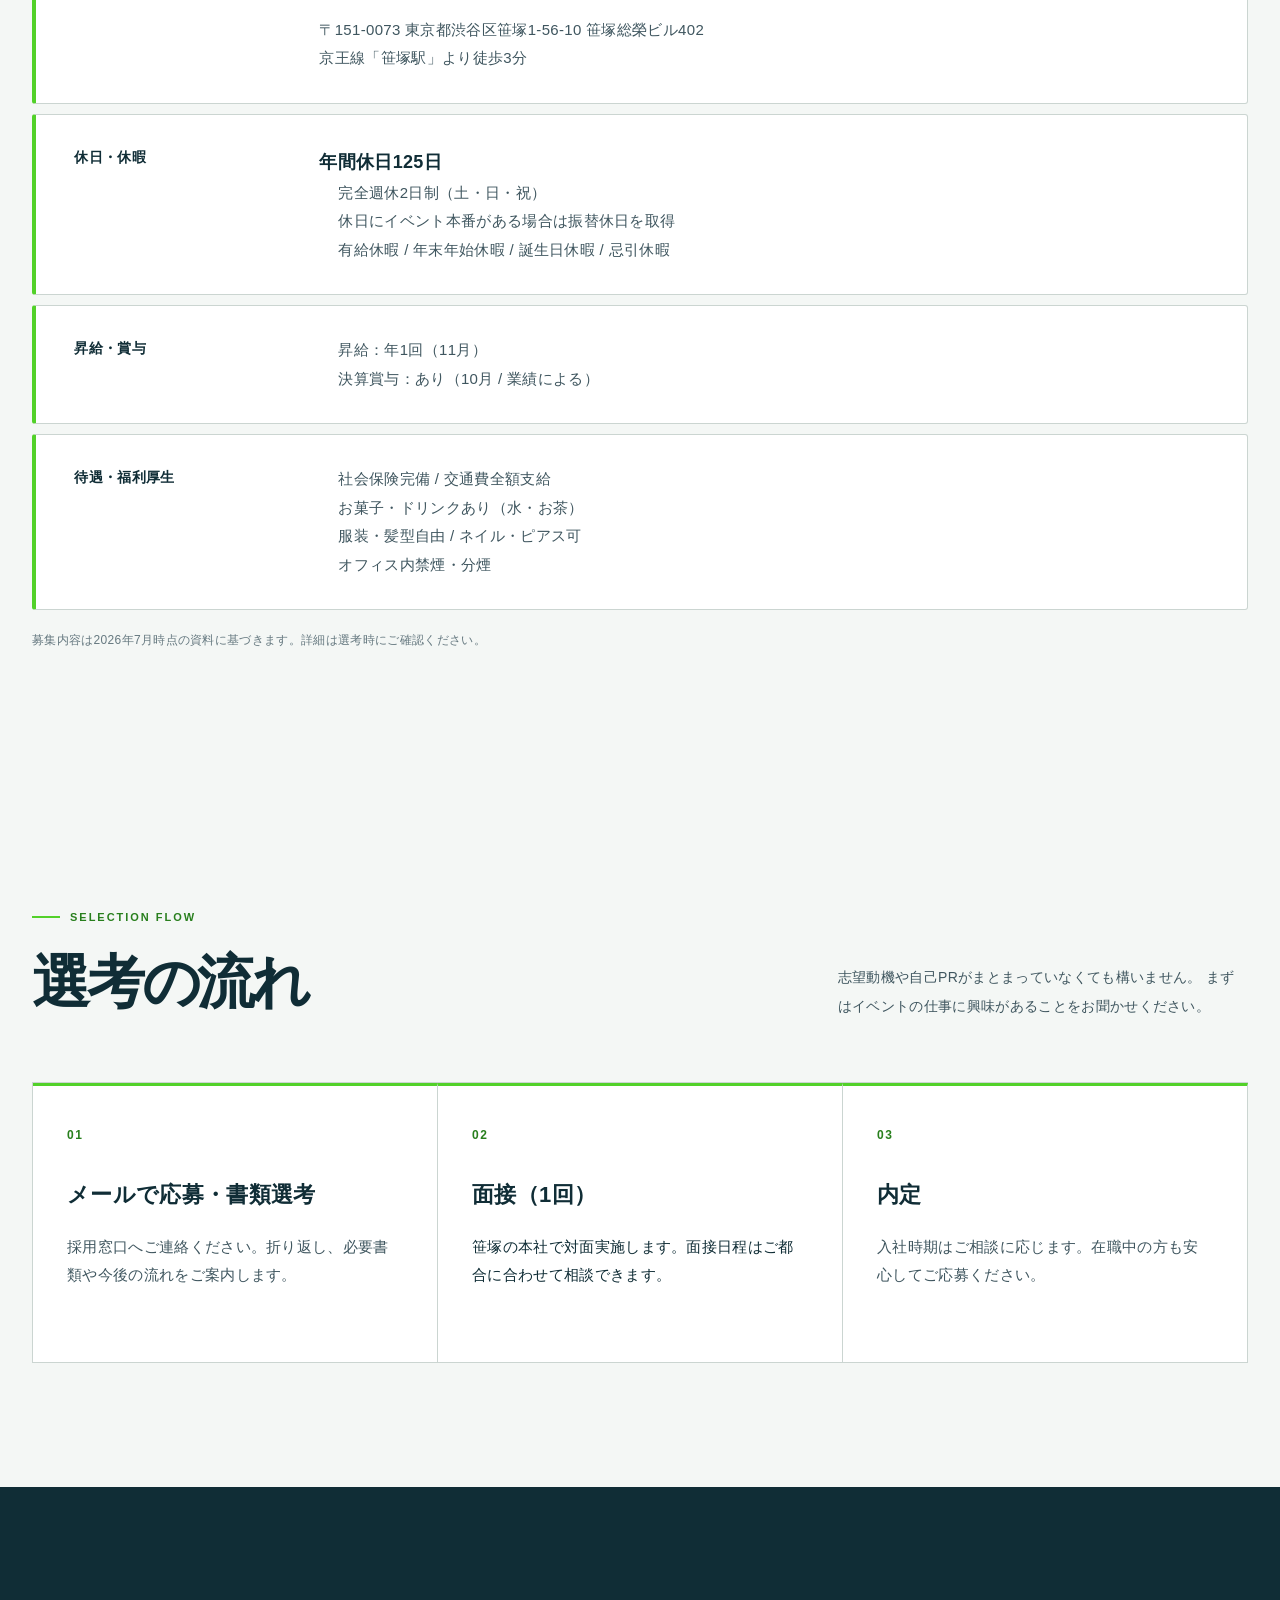
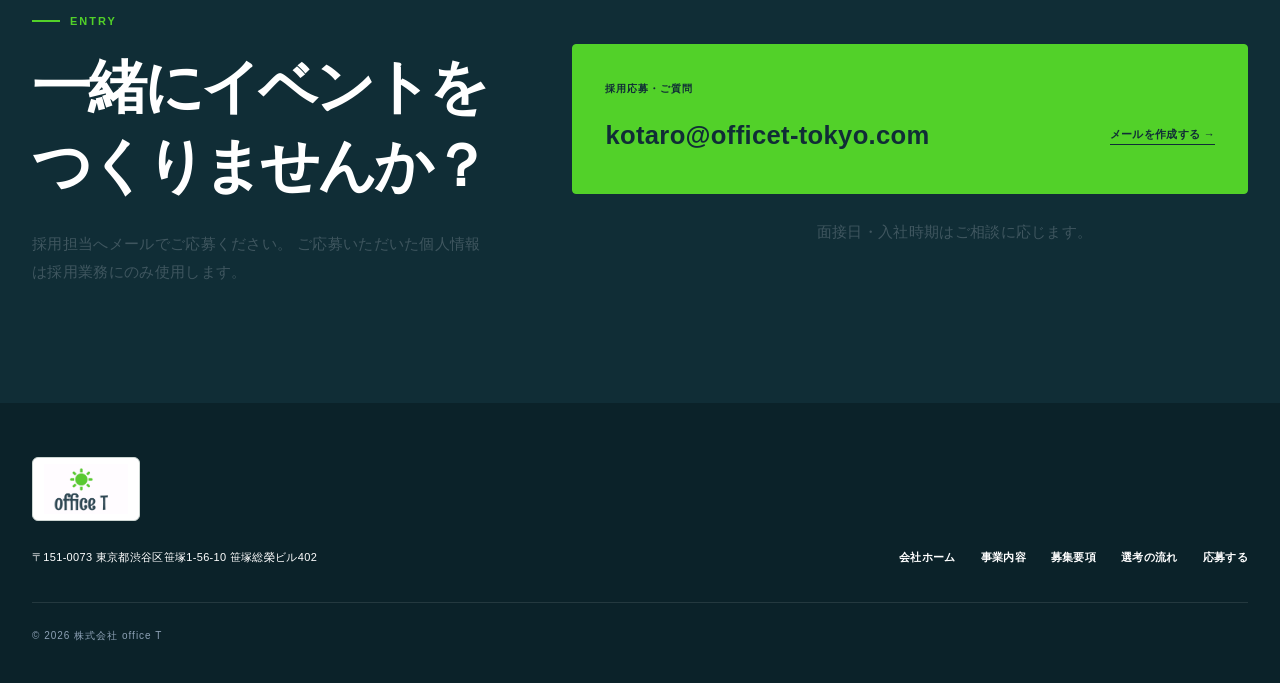
==== commit cde76162: "Update index.html" ====
--- a/recruit/index.html
+++ b/recruit/index.html
@@ -1,2 +1,2 @@
-<!DOCTYPE html><html lang="ja"><head><meta charSet="utf-8"/><meta name="viewport" content="width=device-width, initial-scale=1"/><link rel="stylesheet" href="/assets/index-C11oo7cw.css" data-rsc-css-href="/assets/index-C11oo7cw.css" data-precedence="vite-rsc/importer-resources"/><title>採用情報｜株式会社 office T</title><meta name="description" content="株式会社 office Tの採用情報。未経験からイベント制作・運営に挑戦できる正社員募集です。仕事内容、給与、休日、福利厚生、選考の流れをご案内します。"/><meta name="robots" content="index, follow"/><meta property="og:title" content="イベントの舞台裏を、あなたの仕事に。｜株式会社 office T 採用情報"/><meta property="og:description" content="未経験歓迎。企画から当日の運営まで、有名イベントをつくる仕事に挑戦しませんか。"/><meta property="og:site_name" content="株式会社 office T"/><meta property="og:type" content="website"/><meta property="og:locale" content="ja_JP"/><meta property="og:image" content="https://officettokyo.com/recruit-og.png"/><meta property="og:image:width" content="1731"/><meta property="og:image:height" content="909"/><meta property="og:image:alt" content="office T RECRUIT イベントの舞台裏を、あなたの仕事に。"/><meta name="twitter:card" content="summary_large_image"/><meta name="twitter:title" content="イベントの舞台裏を、あなたの仕事に。｜株式会社 office T 採用情報"/><meta name="twitter:description" content="未経験歓迎。企画から当日の運営まで、有名イベントをつくる仕事に挑戦しませんか。"/><meta name="twitter:image" content="https://officettokyo.com/recruit-og.png"/>
+<!DOCTYPE html><html lang="ja"><head><meta charSet="utf-8"/><meta name="viewport" content="width=device-width, initial-scale=1"/><link rel="stylesheet" href="/assets/index-v6ig7R8d.css" data-rsc-css-href="/assets/index-v6ig7R8d.css" data-precedence="vite-rsc/importer-resources"/><title>採用情報｜株式会社 office T</title><meta name="description" content="株式会社 office Tの採用情報。未経験からイベント制作・運営に挑戦できる正社員募集です。仕事内容、給与、休日、福利厚生、選考の流れをご案内します。"/><meta name="robots" content="index, follow"/><meta property="og:title" content="イベントの舞台裏を、あなたの仕事に。｜株式会社 office T 採用情報"/><meta property="og:description" content="未経験歓迎。企画から当日の運営まで、有名イベントをつくる仕事に挑戦しませんか。"/><meta property="og:site_name" content="株式会社 office T"/><meta property="og:type" content="website"/><meta property="og:locale" content="ja_JP"/><meta property="og:image" content="https://officettokyo.com/recruit-og.png"/><meta property="og:image:width" content="1731"/><meta property="og:image:height" content="909"/><meta property="og:image:alt" content="office T RECRUIT イベントの舞台裏を、あなたの仕事に。"/><meta name="twitter:card" content="summary_large_image"/><meta name="twitter:title" content="イベントの舞台裏を、あなたの仕事に。｜株式会社 office T 採用情報"/><meta name="twitter:description" content="未経験歓迎。企画から当日の運営まで、有名イベントをつくる仕事に挑戦しませんか。"/><meta name="twitter:image" content="https://officettokyo.com/recruit-og.png"/>
 <link rel="canonical" href="https://officettokyo.com/recruit/"><meta property="og:url" content="https://officettokyo.com/recruit/"></head><body><a class="skip-link" href="#main">本文へ移動</a><header class="site-header"><div class="shell header-inner"><a href="/" class="brand" aria-label="株式会社 office T ホームへ"><span class="brand-logo-frame" aria-hidden="true"><img class="brand-logo" src="[data-uri]" alt="" width="832" height="503"/></span></a><nav class="desktop-nav" aria-label="採用ページナビゲーション"><a href="#work">仕事について</a><a href="#career">キャリア</a><a href="#conditions">募集要項</a><a href="#process">選考の流れ</a><a class="nav-contact" href="mailto:kotaro@officet-tokyo.com?subject=%E6%8E%A1%E7%94%A8%E5%BF%9C%E5%8B%9F%EF%BC%88%E3%82%A4%E3%83%99%E3%83%B3%E3%83%88%E5%88%B6%E4%BD%9C%E3%83%BB%E9%81%8B%E5%96%B6%EF%BC%89&amp;body=%E6%A0%AA%E5%BC%8F%E4%BC%9A%E7%A4%BE%20office%20T%20%E6%8E%A1%E7%94%A8%E3%81%94%E6%8B%85%E5%BD%93%E8%80%85%E6%A7%98%0A%0A%E3%82%A4%E3%83%99%E3%83%B3%E3%83%88%E5%88%B6%E4%BD%9C%E3%83%BB%E9%81%8B%E5%96%B6%E8%81%B7%E3%81%B8%E3%81%AE%E5%BF%9C%E5%8B%9F%E3%82%92%E5%B8%8C%E6%9C%9B%E3%81%97%E3%81%BE%E3%81%99%E3%80%82%0A%0A%E3%81%8A%E5%90%8D%E5%89%8D%EF%BC%9A%0A%E9%9B%BB%E8%A9%B1%E7%95%AA%E5%8F%B7%EF%BC%9A%0A%E7%8F%BE%E5%9C%A8%E3%81%AE%E3%81%94%E8%81%B7%E6%A5%AD%EF%BC%9A%0A%E9%9D%A2%E6%8E%A5%E5%B8%8C%E6%9C%9B%E6%99%82%E6%9C%9F%EF%BC%9A%0A%0A%E3%82%88%E3%82%8D%E3%81%97%E3%81%8F%E3%81%8A%E9%A1%98%E3%81%84%E3%81%84%E3%81%9F%E3%81%97%E3%81%BE%E3%81%99%E3%80%82">応募する</a></nav><details class="mobile-menu"><summary aria-label="メニューを開く"><span aria-hidden="true"></span></summary><nav aria-label="採用ページ モバイルナビゲーション"><a href="/">会社ホーム</a><a href="#work">仕事について</a><a href="#career">キャリア</a><a href="#conditions">募集要項</a><a href="#process">選考の流れ</a><a href="mailto:kotaro@officet-tokyo.com?subject=%E6%8E%A1%E7%94%A8%E5%BF%9C%E5%8B%9F%EF%BC%88%E3%82%A4%E3%83%99%E3%83%B3%E3%83%88%E5%88%B6%E4%BD%9C%E3%83%BB%E9%81%8B%E5%96%B6%EF%BC%89&amp;body=%E6%A0%AA%E5%BC%8F%E4%BC%9A%E7%A4%BE%20office%20T%20%E6%8E%A1%E7%94%A8%E3%81%94%E6%8B%85%E5%BD%93%E8%80%85%E6%A7%98%0A%0A%E3%82%A4%E3%83%99%E3%83%B3%E3%83%88%E5%88%B6%E4%BD%9C%E3%83%BB%E9%81%8B%E5%96%B6%E8%81%B7%E3%81%B8%E3%81%AE%E5%BF%9C%E5%8B%9F%E3%82%92%E5%B8%8C%E6%9C%9B%E3%81%97%E3%81%BE%E3%81%99%E3%80%82%0A%0A%E3%81%8A%E5%90%8D%E5%89%8D%EF%BC%9A%0A%E9%9B%BB%E8%A9%B1%E7%95%AA%E5%8F%B7%EF%BC%9A%0A%E7%8F%BE%E5%9C%A8%E3%81%AE%E3%81%94%E8%81%B7%E6%A5%AD%EF%BC%9A%0A%E9%9D%A2%E6%8E%A5%E5%B8%8C%E6%9C%9B%E6%99%82%E6%9C%9F%EF%BC%9A%0A%0A%E3%82%88%E3%82%8D%E3%81%97%E3%81%8F%E3%81%8A%E9%A1%98%E3%81%84%E3%81%84%E3%81%9F%E3%81%97%E3%81%BE%E3%81%99%E3%80%82">応募する</a></nav></details></div></header><main id="main"><section class="recruit-hero" aria-labelledby="recruit-title"><div class="recruit-hero-grid" aria-hidden="true"></div><div class="recruit-hero-beam" aria-hidden="true"></div><div class="shell recruit-hero-inner"><div class="recruit-hero-copy"><div class="hero-meta"><span>RECRUIT 2026</span><span>EVENT PRODUCTION</span></div><p class="recruit-opening">未経験から、イベントをつくる側へ。</p><h1 id="recruit-title"><span class="heading-line"><span class="text-chunk">イベントの</span><wbr/><span class="text-chunk">舞台裏を、</span></span><span class="heading-line"><span class="text-chunk"><em>あなたの仕事</em></span><wbr/><span class="text-chunk">に。</span></span></h1><p>参加するすべての人に楽しんでいただくために、 会場選びから準備、当日の進行までを一つずつ形にする仕事です。 少人数のチームで、企画から運営まで幅広く挑戦できます。</p><div class="hero-actions"><a class="button button-primary" href="#conditions">募集要項を見る <span aria-hidden="true">↓</span></a><a class="button button-secondary" href="mailto:kotaro@officet-tokyo.com?subject=%E6%8E%A1%E7%94%A8%E5%BF%9C%E5%8B%9F%EF%BC%88%E3%82%A4%E3%83%99%E3%83%B3%E3%83%88%E5%88%B6%E4%BD%9C%E3%83%BB%E9%81%8B%E5%96%B6%EF%BC%89&amp;body=%E6%A0%AA%E5%BC%8F%E4%BC%9A%E7%A4%BE%20office%20T%20%E6%8E%A1%E7%94%A8%E3%81%94%E6%8B%85%E5%BD%93%E8%80%85%E6%A7%98%0A%0A%E3%82%A4%E3%83%99%E3%83%B3%E3%83%88%E5%88%B6%E4%BD%9C%E3%83%BB%E9%81%8B%E5%96%B6%E8%81%B7%E3%81%B8%E3%81%AE%E5%BF%9C%E5%8B%9F%E3%82%92%E5%B8%8C%E6%9C%9B%E3%81%97%E3%81%BE%E3%81%99%E3%80%82%0A%0A%E3%81%8A%E5%90%8D%E5%89%8D%EF%BC%9A%0A%E9%9B%BB%E8%A9%B1%E7%95%AA%E5%8F%B7%EF%BC%9A%0A%E7%8F%BE%E5%9C%A8%E3%81%AE%E3%81%94%E8%81%B7%E6%A5%AD%EF%BC%9A%0A%E9%9D%A2%E6%8E%A5%E5%B8%8C%E6%9C%9B%E6%99%82%E6%9C%9F%EF%BC%9A%0A%0A%E3%82%88%E3%82%8D%E3%81%97%E3%81%8F%E3%81%8A%E9%A1%98%E3%81%84%E3%81%84%E3%81%9F%E3%81%97%E3%81%BE%E3%81%99%E3%80%82">メールで応募する</a></div></div><aside class="recruit-hero-facts" aria-label="募集のポイント"><div><small>MONTHLY SALARY</small><strong>29〜35万円</strong><span>経験・スキル等を考慮</span></div><div><small>HOLIDAYS</small><strong>年間125日</strong><span>完全週休2日制</span></div><div><small>EXPERIENCE</small><strong>未経験歓迎</strong><span>3か月の育成期間</span></div><div><small>LOCATION</small><strong>笹塚駅3分</strong><span>転勤なし</span></div></aside></div></section><section class="section recruit-message" aria-labelledby="recruit-message-title"><div class="shell recruit-message-grid"><div><span class="section-kicker">OUR WORK</span><h2 id="recruit-message-title"><span class="heading-line"><span class="text-chunk">つくるのは、</span></span><span class="heading-line"><span class="text-chunk">人が心を動かす</span><wbr/><span class="text-chunk">瞬間。</span></span></h2></div><div class="recruit-message-copy"><p>office Tは、イベントの企画から制作、運営までを一貫して手掛けています。 大手広告代理店やPR企業から継続的なご依頼をいただき、 東京ゲームショウ、Tokyo Auto Salon、お台場冒険王など、 規模も内容もさまざまなイベントに携わってきました。</p><p>一つとして同じ現場はありません。 だからこそ、自分の工夫や判断がイベントの成功につながる手応えがあります。</p></div></div></section><section class="section recruit-work-section" id="work" aria-labelledby="work-title"><div class="shell"><div class="section-heading"><div><span class="section-kicker">WHAT YOU WILL DO</span><h2 id="work-title">仕事内容</h2></div><p>制作準備と当日の運営を行き来しながら、 イベント全体がスムーズに進むよう現場を支えます。</p></div><div class="recruit-work-grid"><article><span>01 / PRODUCTION</span><h3>制作</h3><p>当日のスタッフが迷わず動けるように、 進行手順や注意事項を整理した運営マニュアルを作成します。</p><ul><li>会場・導線・進行内容の確認</li><li>運営マニュアルの作成</li><li>スタッフ配置と役割の設計</li></ul></article><article><span>02 / OPERATION</span><h3>運営</h3><p>スタッフ、備品、ケータリングなど必要なものを手配し、 本番当日はリーダーとして現場をまとめます。</p><ul><li>スタッフ・備品等の手配</li><li>関係者との連絡・調整</li><li>当日の進行と現場管理</li></ul></article><article class="recruit-training-card"><span>03 / ONBOARDING</span><h3>入社後</h3><p>最初の3か月はイベントスタッフとして現場を経験。 先輩のフォローを受けながら、PCスキルや仕事の基礎も身につけます。</p><ul><li>イベントの仕組みを現場で学ぶ</li><li>先輩社員が実務をフォロー</li><li>育成前提で段階的に担当</li></ul></article></div></div></section><section class="recruit-balance-section" aria-labelledby="balance-title"><div class="shell recruit-balance-grid"><div class="recruit-balance-title"><span class="section-kicker light">WORK STYLE</span><h2 id="balance-title"><span class="heading-line"><span class="text-chunk">大きな仕事と、</span></span><span class="heading-line"><span class="text-chunk">自分らしい</span><wbr/><span class="text-chunk">働き方。</span></span></h2></div><div class="recruit-balance-points"><article><strong>少数精鋭</strong><p>少数精鋭で、仕事の枠にとらわれず幅広い経験ができます。</p></article><article><strong>長期休暇・連休OK</strong><p>年間休日125日。イベント本番で休日勤務となった場合は、 振替休日を取得できます。</p></article><article><strong>裁量ある進め方</strong><p>業務に慣れた後は、プロジェクトの状況に合わせて スケジュールを組み立てられます。</p></article></div></div></section><section class="section recruit-career-section" id="career" aria-labelledby="career-title"><div class="shell"><div class="section-heading"><div><span class="section-kicker">CAREER PATH</span><h2 id="career-title">将来のキャリア</h2></div><p>全工程を経験するスタッフから、複数案件や組織を率いる プロデューサーへ。段階的な成長イメージがあります。</p></div><ol class="career-timeline"><li><span>01</span><div><small>1〜3年目</small><h3>スタッフ</h3><strong>想定年収 360万〜450万円</strong><p>制作から運営まで全工程を経験し、担当業務を一人で進められる力を身につけます。</p></div></li><li><span>02</span><div><small>4〜5年目</small><h3>シニアスタッフ</h3><strong>想定年収 450万〜600万円</strong><p>プロジェクトの主担当として、スケジュールや予算を管理。プロデューサーへ成長します。</p></div></li><li><span>03</span><div><small>6〜7年目</small><h3><span class="text-chunk">アシスタント</span><wbr/><span class="text-chunk">プロデューサー</span></h3><strong>想定年収 600万〜720万円</strong><p>複数案件のリーダーを担い、受注から制作・運営まで一気通貫で対応します。</p></div></li><li><span>04</span><div><small>8年目〜</small><h3>プロデューサー</h3><strong>想定年収 720万〜1,000万円</strong><p>部署のリーダーとして、案件進行、組織マネジメント、お客様との関係構築を担います。</p></div></li></ol><p class="recruit-data-note">記載の年収は募集資料に基づく想定年収です。</p></div></section><section class="section recruit-conditions-section" id="conditions" aria-labelledby="conditions-title"><div class="shell"><div class="section-heading"><div><span class="section-kicker">JOB DESCRIPTION</span><h2 id="conditions-title">募集要項</h2></div><p>イベントが好きな方、人と柔軟に関われる方、 自分のアイデアを仕事に活かしたい方を歓迎します。</p></div><dl class="recruit-conditions-table"><div><dt>募集職種</dt><dd><strong>イベント制作・運営</strong><p>正社員 / 職種・業種未経験OK / 第二新卒歓迎</p></dd></div><div><dt>応募条件</dt><dd><ul><li>普通自動車運転免許（AT限定可）</li><li>35歳以下の方（若年層の長期キャリア形成を図るため）</li><li>経験・学歴・資格・性別は不問</li></ul></dd></div><div><dt>給与</dt><dd><strong>月給29万円〜35万円</strong><p>経験・スキル・希望に応じて決定します。 固定残業代40時間分（72,000円〜98,000円）を含み、 超過分は別途全額支給します。</p><p>試用期間3か月。期間中の給与・待遇に変更はありません。</p></dd></div><div><dt>年収例</dt><dd><ul><li>初年度想定年収：360万円〜450万円</li><li>年収392万円 / 25歳・経験1年（月給31万円 + 賞与1か月分）</li><li>年収740万円 / 28歳・経験5年（月給55万円 + 賞与1.5か月分）</li></ul><p>モデル年収は2025年実績です。</p></dd></div><div><dt>勤務時間</dt><dd><strong>専門業務型裁量労働制</strong><p>1日8時間のみなし労働時間 / 参考勤務時間 11:00〜20:00</p><p>夏から秋はイベントシーズンのため繁忙期、 冬は閑散期となるなど、年間でメリハリがあります。</p></dd></div><div><dt>勤務地</dt><dd><strong>本社 / 転勤なし</strong><p>〒151-0073 東京都渋谷区笹塚1-56-10 笹塚総榮ビル402<br/>京王線「笹塚駅」より徒歩3分</p></dd></div><div><dt>休日・休暇</dt><dd><strong>年間休日125日</strong><ul><li>完全週休2日制（土・日・祝）</li><li>休日にイベント本番がある場合は振替休日を取得</li><li>有給休暇 / 年末年始休暇 / 誕生日休暇 / 忌引休暇</li></ul></dd></div><div><dt>昇給・賞与</dt><dd><ul><li>昇給：年1回（11月）</li><li>決算賞与：あり（10月 / 業績による）</li></ul></dd></div><div><dt>待遇・福利厚生</dt><dd><ul><li>社会保険完備 / 交通費全額支給</li><li>お菓子・ドリンクあり（水・お茶）</li><li>服装・髪型自由 / ネイル・ピアス可</li><li>オフィス内禁煙・分煙</li></ul></dd></div></dl><p class="recruit-data-note">募集内容は2026年7月時点の資料に基づきます。詳細は選考時にご確認ください。</p></div></section><section class="section recruit-process-section" id="process" aria-labelledby="process-title"><div class="shell"><div class="section-heading"><div><span class="section-kicker">SELECTION FLOW</span><h2 id="process-title">選考の流れ</h2></div><p>志望動機や自己PRがまとまっていなくても構いません。 まずはイベントの仕事に興味があることをお聞かせください。</p></div><ol class="recruit-process-list"><li><span>01</span><h3>メールで応募・書類選考</h3><p>採用窓口へご連絡ください。折り返し、必要書類や今後の流れをご案内します。</p></li><li><span>02</span><h3>面接（1回）</h3><p>笹塚の本社で対面実施します。面接日程はご都合に合わせて相談できます。</p></li><li><span>03</span><h3>内定</h3><p>入社時期はご相談に応じます。在職中の方も安心してご応募ください。</p></li></ol></div></section><section class="recruit-apply-section" aria-labelledby="apply-title"><div class="shell recruit-apply-inner"><div><span class="section-kicker light">ENTRY</span><h2 id="apply-title"><span class="heading-line"><span class="text-chunk">一緒にイベントを</span></span><span class="heading-line"><span class="text-chunk">つくりませんか？</span></span></h2><p>採用担当へメールでご応募ください。 ご応募いただいた個人情報は採用業務にのみ使用します。</p></div><div class="recruit-apply-action"><a href="mailto:kotaro@officet-tokyo.com?subject=%E6%8E%A1%E7%94%A8%E5%BF%9C%E5%8B%9F%EF%BC%88%E3%82%A4%E3%83%99%E3%83%B3%E3%83%88%E5%88%B6%E4%BD%9C%E3%83%BB%E9%81%8B%E5%96%B6%EF%BC%89&amp;body=%E6%A0%AA%E5%BC%8F%E4%BC%9A%E7%A4%BE%20office%20T%20%E6%8E%A1%E7%94%A8%E3%81%94%E6%8B%85%E5%BD%93%E8%80%85%E6%A7%98%0A%0A%E3%82%A4%E3%83%99%E3%83%B3%E3%83%88%E5%88%B6%E4%BD%9C%E3%83%BB%E9%81%8B%E5%96%B6%E8%81%B7%E3%81%B8%E3%81%AE%E5%BF%9C%E5%8B%9F%E3%82%92%E5%B8%8C%E6%9C%9B%E3%81%97%E3%81%BE%E3%81%99%E3%80%82%0A%0A%E3%81%8A%E5%90%8D%E5%89%8D%EF%BC%9A%0A%E9%9B%BB%E8%A9%B1%E7%95%AA%E5%8F%B7%EF%BC%9A%0A%E7%8F%BE%E5%9C%A8%E3%81%AE%E3%81%94%E8%81%B7%E6%A5%AD%EF%BC%9A%0A%E9%9D%A2%E6%8E%A5%E5%B8%8C%E6%9C%9B%E6%99%82%E6%9C%9F%EF%BC%9A%0A%0A%E3%82%88%E3%82%8D%E3%81%97%E3%81%8F%E3%81%8A%E9%A1%98%E3%81%84%E3%81%84%E3%81%9F%E3%81%97%E3%81%BE%E3%81%99%E3%80%82"><small>採用応募・ご質問</small><strong>kotaro@officet-tokyo.com</strong><span>メールを作成する →</span></a><p>面接日・入社時期はご相談に応じます。</p></div></div></section></main><footer class="site-footer"><div class="shell footer-inner"><div><a href="/" class="brand footer-brand" aria-label="株式会社 office T ホームへ"><span class="brand-logo-frame" aria-hidden="true"><img class="brand-logo" src="[data-uri]" alt="" width="832" height="503"/></span></a><address>〒151-0073 東京都渋谷区笹塚1-56-10 笹塚総榮ビル402</address></div><div class="footer-links"><a href="/">会社ホーム</a><a href="/#business">事業内容</a><a href="#conditions">募集要項</a><a href="#process">選考の流れ</a><a href="mailto:kotaro@officet-tokyo.com?subject=%E6%8E%A1%E7%94%A8%E5%BF%9C%E5%8B%9F%EF%BC%88%E3%82%A4%E3%83%99%E3%83%B3%E3%83%88%E5%88%B6%E4%BD%9C%E3%83%BB%E9%81%8B%E5%96%B6%EF%BC%89&amp;body=%E6%A0%AA%E5%BC%8F%E4%BC%9A%E7%A4%BE%20office%20T%20%E6%8E%A1%E7%94%A8%E3%81%94%E6%8B%85%E5%BD%93%E8%80%85%E6%A7%98%0A%0A%E3%82%A4%E3%83%99%E3%83%B3%E3%83%88%E5%88%B6%E4%BD%9C%E3%83%BB%E9%81%8B%E5%96%B6%E8%81%B7%E3%81%B8%E3%81%AE%E5%BF%9C%E5%8B%9F%E3%82%92%E5%B8%8C%E6%9C%9B%E3%81%97%E3%81%BE%E3%81%99%E3%80%82%0A%0A%E3%81%8A%E5%90%8D%E5%89%8D%EF%BC%9A%0A%E9%9B%BB%E8%A9%B1%E7%95%AA%E5%8F%B7%EF%BC%9A%0A%E7%8F%BE%E5%9C%A8%E3%81%AE%E3%81%94%E8%81%B7%E6%A5%AD%EF%BC%9A%0A%E9%9D%A2%E6%8E%A5%E5%B8%8C%E6%9C%9B%E6%99%82%E6%9C%9F%EF%BC%9A%0A%0A%E3%82%88%E3%82%8D%E3%81%97%E3%81%8F%E3%81%8A%E9%A1%98%E3%81%84%E3%81%84%E3%81%9F%E3%81%97%E3%81%BE%E3%81%99%E3%80%82">応募する</a></div><small class="copyright">© 2026 株式会社 office T</small></div></footer><a class="recruit-mobile-entry" href="mailto:kotaro@officet-tokyo.com?subject=%E6%8E%A1%E7%94%A8%E5%BF%9C%E5%8B%9F%EF%BC%88%E3%82%A4%E3%83%99%E3%83%B3%E3%83%88%E5%88%B6%E4%BD%9C%E3%83%BB%E9%81%8B%E5%96%B6%EF%BC%89&amp;body=%E6%A0%AA%E5%BC%8F%E4%BC%9A%E7%A4%BE%20office%20T%20%E6%8E%A1%E7%94%A8%E3%81%94%E6%8B%85%E5%BD%93%E8%80%85%E6%A7%98%0A%0A%E3%82%A4%E3%83%99%E3%83%B3%E3%83%88%E5%88%B6%E4%BD%9C%E3%83%BB%E9%81%8B%E5%96%B6%E8%81%B7%E3%81%B8%E3%81%AE%E5%BF%9C%E5%8B%9F%E3%82%92%E5%B8%8C%E6%9C%9B%E3%81%97%E3%81%BE%E3%81%99%E3%80%82%0A%0A%E3%81%8A%E5%90%8D%E5%89%8D%EF%BC%9A%0A%E9%9B%BB%E8%A9%B1%E7%95%AA%E5%8F%B7%EF%BC%9A%0A%E7%8F%BE%E5%9C%A8%E3%81%AE%E3%81%94%E8%81%B7%E6%A5%AD%EF%BC%9A%0A%E9%9D%A2%E6%8E%A5%E5%B8%8C%E6%9C%9B%E6%99%82%E6%9C%9F%EF%BC%9A%0A%0A%E3%82%88%E3%82%8D%E3%81%97%E3%81%8F%E3%81%8A%E9%A1%98%E3%81%84%E3%81%84%E3%81%9F%E3%81%97%E3%81%BE%E3%81%99%E3%80%82"><small>イベント制作・運営</small><strong>メールで応募する</strong></a></body></html>
